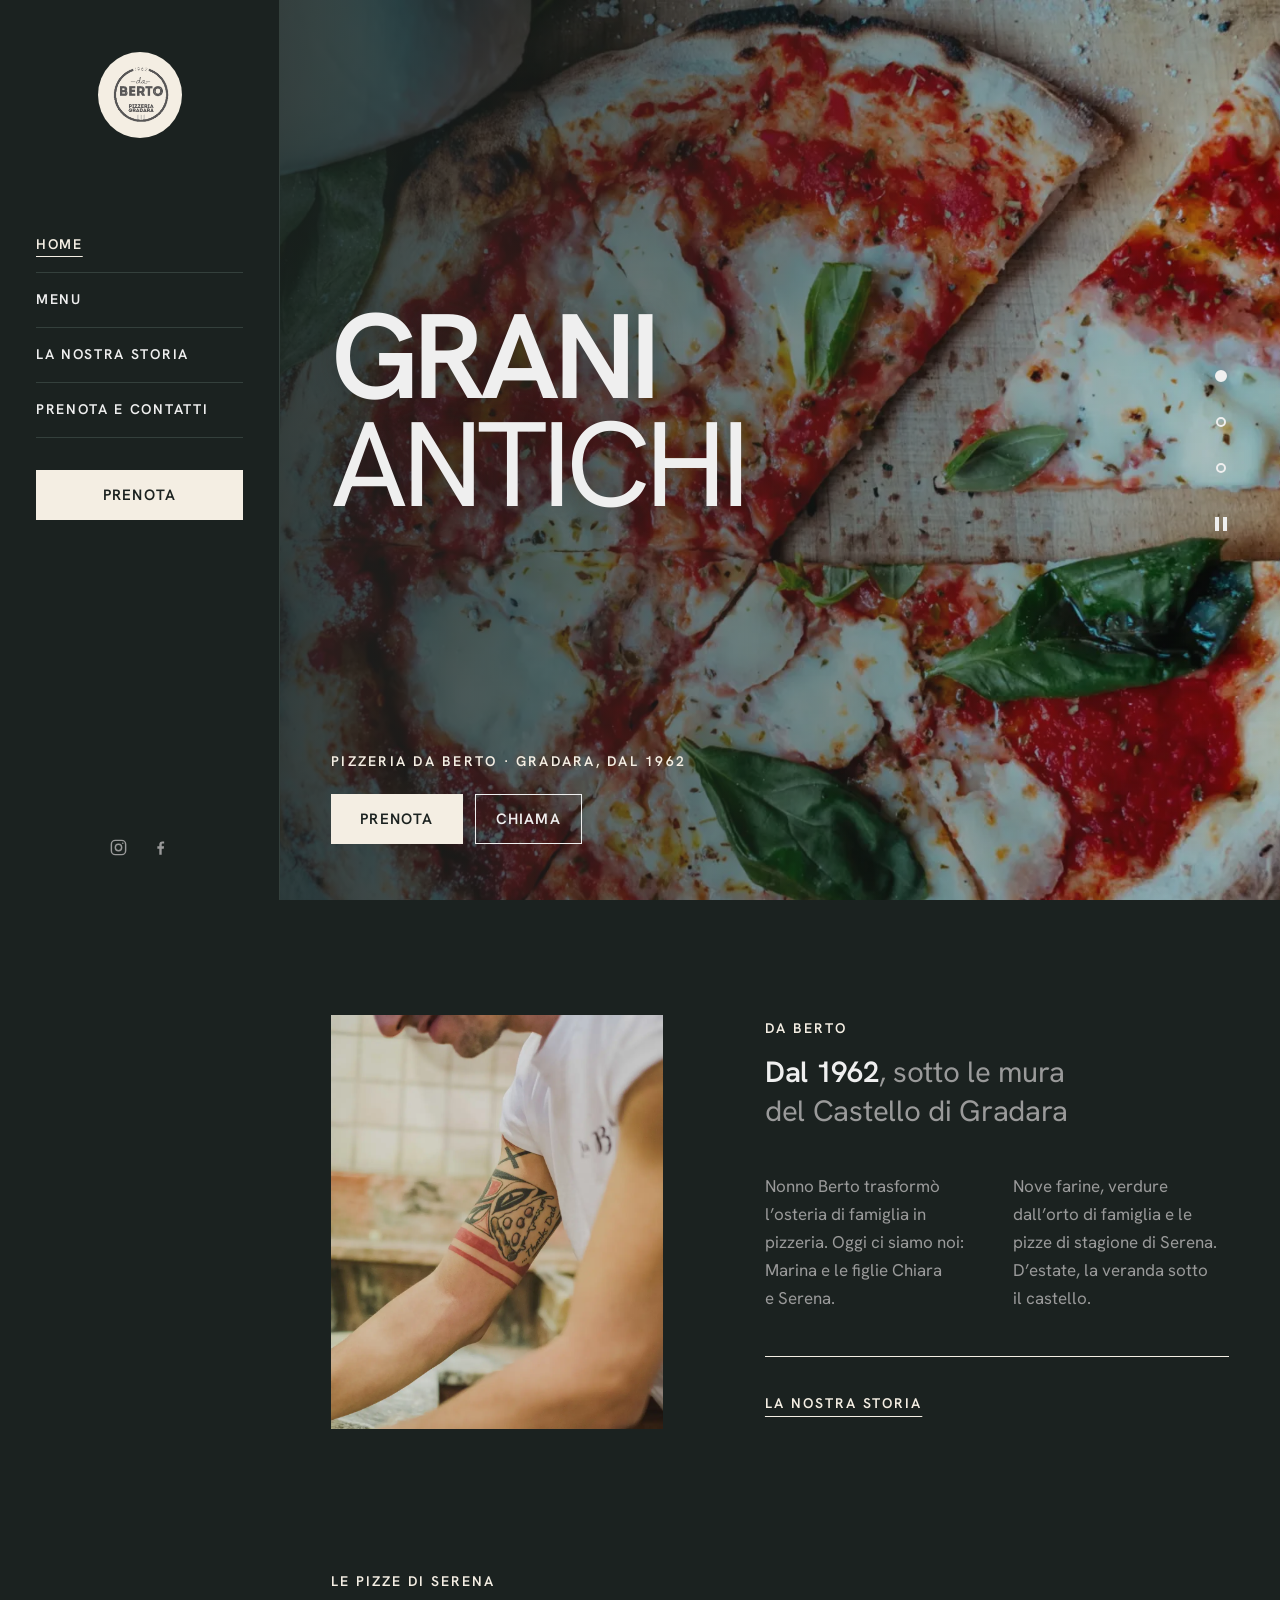
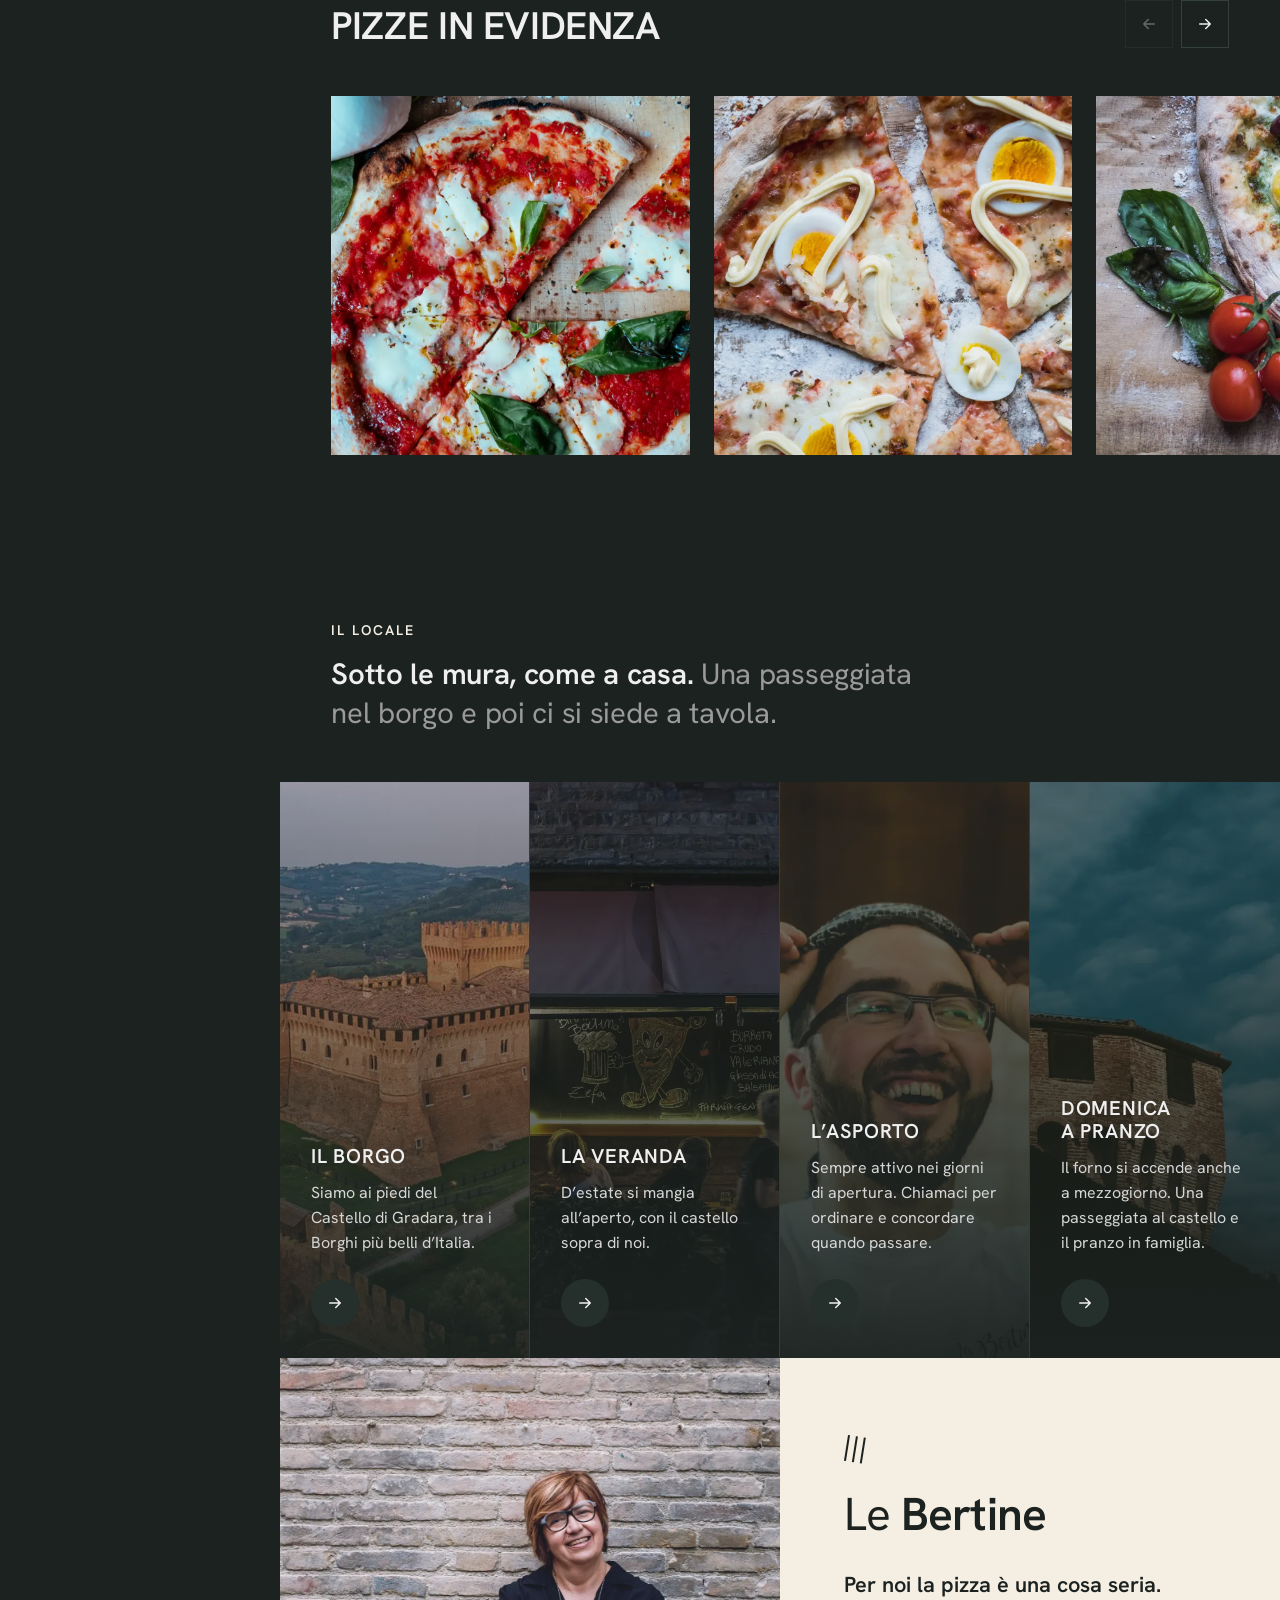
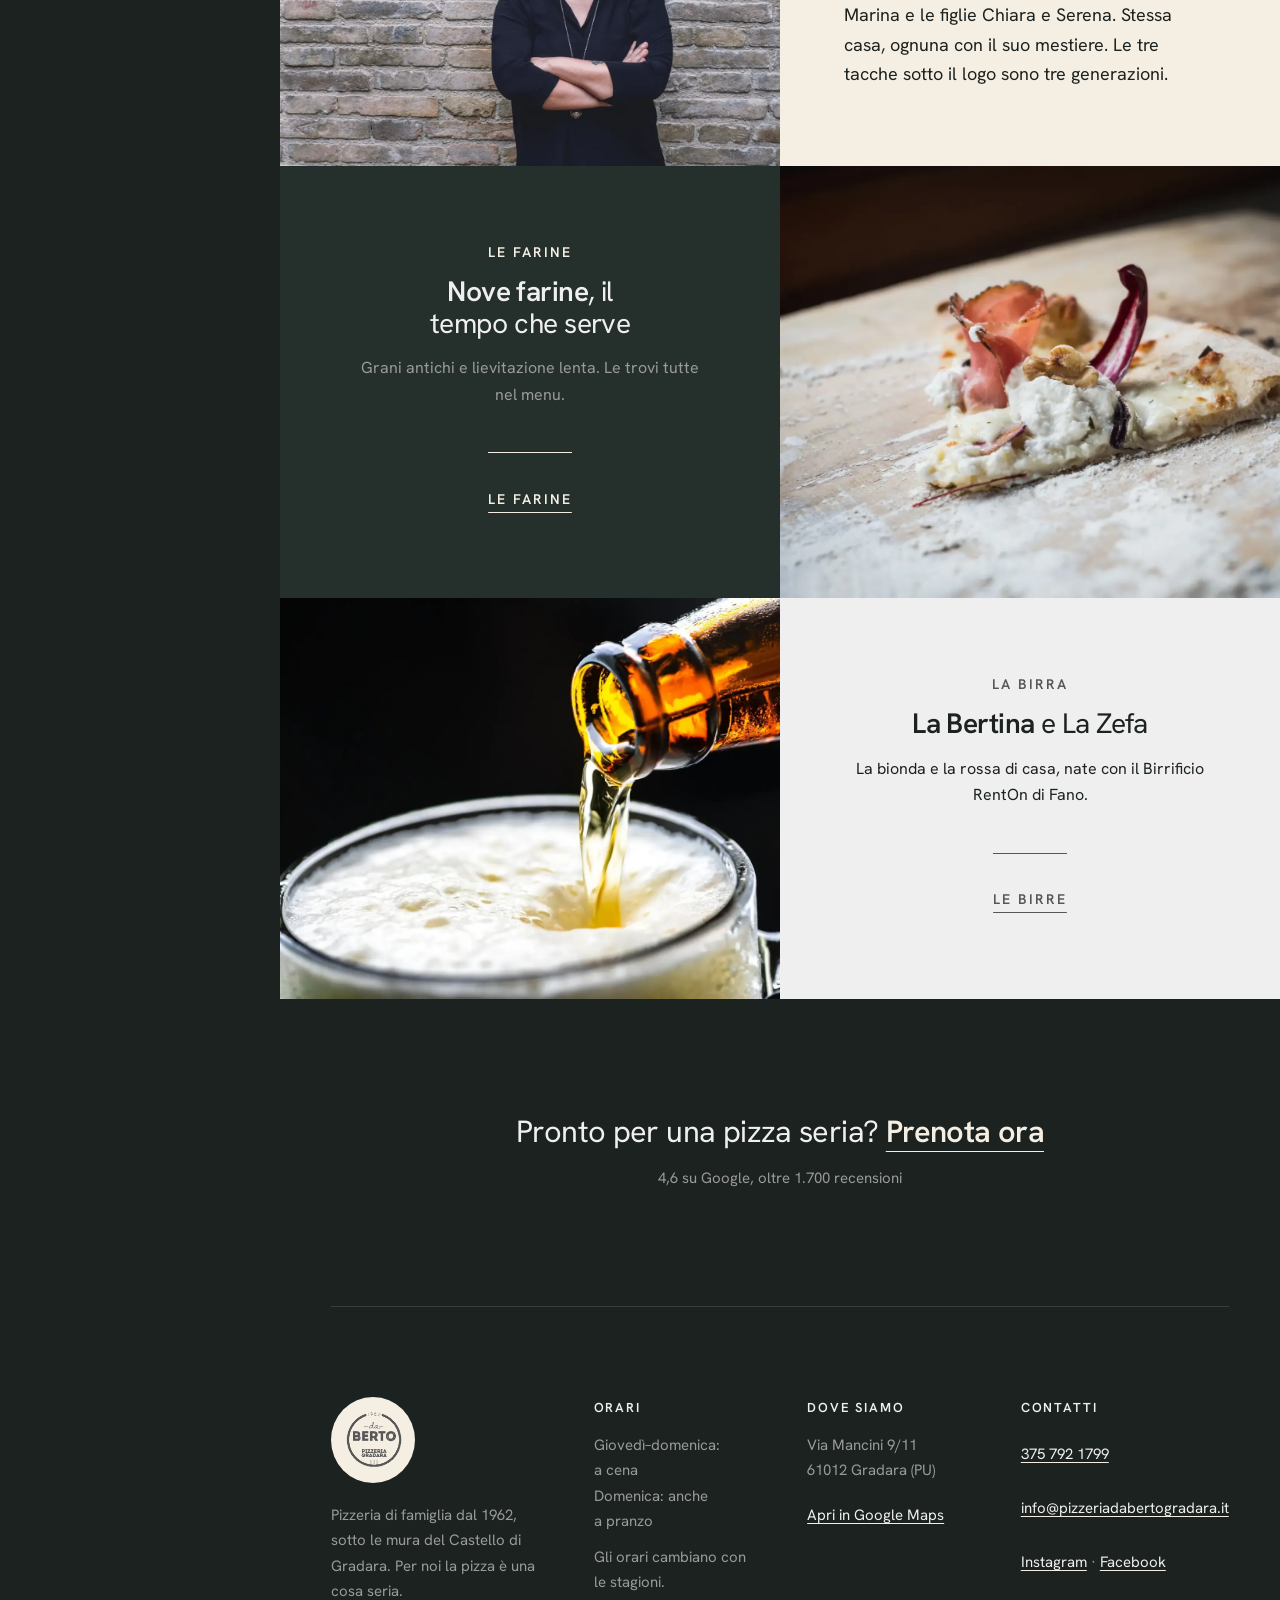
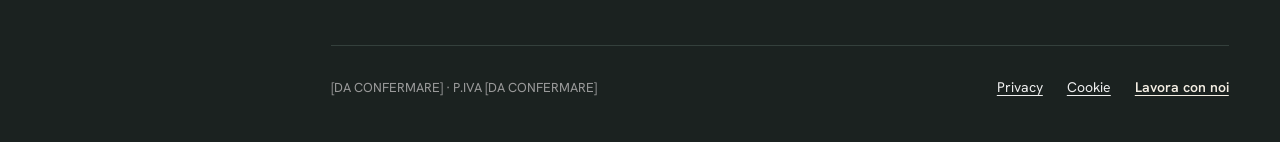
==== index.html @ d1d8c428 "Da Berto 4.0: anteprima statica (stile Pepe, verde notte e crema del logo) Co-Authored-By: Claude Op" ====
<!DOCTYPE html>
<html lang="it">
<head>
<meta name="robots" content="noindex, nofollow">
	<meta charset="UTF-8" />
	<meta name="viewport" content="width=device-width, initial-scale=1, viewport-fit=cover">
<meta name="theme-color" content="#1B2220">
<script>document.documentElement.classList.add("has-site-js")</script>
<meta name="viewport" content="width=device-width, initial-scale=1" />
<script>document.documentElement.classList.add('js')</script>
<link rel="preload" href="./wp-content/themes/daberto/assets/fonts/hankengrotesk-1.woff2" as="font" type="font/woff2" crossorigin>
<title>Pizzeria Da Berto &#8211; Per noi la pizza è una cosa seria.</title>
<meta name="description" content="Una pizza sotto il Castello di Gradara, dal 1962. Scopri Le Bertine, le pizze con grani antichi, il menu e come prenotare.">
<meta property="og:type" content="website">
<meta property="og:locale" content="it_IT">
<meta property="og:site_name" content="Pizzeria Da Berto">
<meta property="og:title" content="Pizzeria Da Berto &#8211; Per noi la pizza è una cosa seria.">
<meta property="og:description" content="Una pizza sotto il Castello di Gradara, dal 1962. Scopri Le Bertine, le pizze con grani antichi, il menu e come prenotare.">
<meta property="og:url" content="./">
<meta property="og:image" content="./wp-content/uploads/2026/10/veranda-1280-1024x652.webp">
<style id="wp-block-site-logo-inline-css">
.wp-block-site-logo{box-sizing:border-box;line-height:0}.wp-block-site-logo a{display:inline-block;line-height:0}.wp-block-site-logo.is-default-size img{height:auto;width:120px}.wp-block-site-logo img{height:auto;max-width:100%}.wp-block-site-logo a,.wp-block-site-logo img{border-radius:inherit}.wp-block-site-logo.aligncenter{margin-left:auto;margin-right:auto;text-align:center}:root :where(.wp-block-site-logo.is-style-rounded){border-radius:9999px}
/*# sourceURL=./wp-includes/blocks/site-logo/style.min.css */
</style>
<style id="wp-block-navigation-link-inline-css">
.wp-block-navigation .wp-block-navigation-item__label{overflow-wrap:break-word}.wp-block-navigation .wp-block-navigation-item__description{display:none}.link-ui-tools{outline:1px solid #f0f0f0;padding:8px}.link-ui-block-inserter{padding-top:8px}.link-ui-block-inserter__back{margin-left:8px;text-transform:uppercase}
/*# sourceURL=./wp-includes/blocks/navigation-link/style.min.css */
</style>
<link rel='stylesheet' id='wp-block-navigation-css' href='./wp-includes/blocks/navigation/style.min.css?ver=7.1.4' media='all' />
<style id="wp-block-button-inline-css">
.wp-block-button__link{align-content:center;box-sizing:border-box;cursor:pointer;display:inline-block;height:100%;text-align:center;word-break:break-word}.wp-block-button__link.aligncenter{text-align:center}.wp-block-button__link.alignright{text-align:right}:where(.wp-block-button__link){border-radius:9999px;box-shadow:none;padding:calc(.667em + 2px) calc(1.333em + 2px);text-decoration:none}.wp-block-button[style*=text-decoration] .wp-block-button__link{text-decoration:inherit}.wp-block-buttons>.wp-block-button.has-custom-width{max-width:none}.wp-block-buttons>.wp-block-button.has-custom-width .wp-block-button__link{width:100%}.wp-block-buttons>.wp-block-button.has-custom-font-size .wp-block-button__link{font-size:inherit}.wp-block-buttons>.wp-block-button[class*=wp-block-button__width]{width:calc(var(--wp--block-button--width)*1% - var(--wp--style--block-gap, .5em)*(1 - var(--wp--block-button--width)/100))}.wp-block-buttons>.wp-block-button.wp-block-button__width-25{width:calc(25% - var(--wp--style--block-gap, .5em)*.75)}.wp-block-buttons>.wp-block-button.wp-block-button__width-50{width:calc(50% - var(--wp--style--block-gap, .5em)*.5)}.wp-block-buttons>.wp-block-button.wp-block-button__width-75{width:calc(75% - var(--wp--style--block-gap, .5em)*.25)}.wp-block-buttons>.wp-block-button.wp-block-button__width-100{flex-basis:100%;width:100%}.wp-block-buttons.is-vertical>.wp-block-button[class*=wp-block-button__width]{width:calc(var(--wp--block-button--width)*1%)}.wp-block-buttons.is-vertical>.wp-block-button.wp-block-button__width-25{width:25%}.wp-block-buttons.is-vertical>.wp-block-button.wp-block-button__width-50{width:50%}.wp-block-buttons.is-vertical>.wp-block-button.wp-block-button__width-75{width:75%}.wp-block-button.is-style-squared,.wp-block-button__link.wp-block-button.is-style-squared{border-radius:0}.wp-block-button.no-border-radius,.wp-block-button__link.no-border-radius{border-radius:0!important}:root :where(.wp-block-button .wp-block-button__link.is-style-outline),:root :where(.wp-block-button.is-style-outline>.wp-block-button__link){border:2px solid;padding:.667em 1.333em}:root :where(.wp-block-button .wp-block-button__link.is-style-outline:not(.has-text-color)),:root :where(.wp-block-button.is-style-outline>.wp-block-button__link:not(.has-text-color)){color:currentColor}:root :where(.wp-block-button .wp-block-button__link.is-style-outline:not(.has-background)),:root :where(.wp-block-button.is-style-outline>.wp-block-button__link:not(.has-background)){background-color:transparent;background-image:none}
/*# sourceURL=./wp-includes/blocks/button/style.min.css */
</style>
<style id="wp-block-buttons-inline-css">
.wp-block-buttons{box-sizing:border-box}.wp-block-buttons.is-vertical{flex-direction:column}.wp-block-buttons.is-vertical>.wp-block-button:last-child{margin-bottom:0}.wp-block-buttons>.wp-block-button{display:inline-block;margin:0}.wp-block-buttons.is-content-justification-left{justify-content:flex-start}.wp-block-buttons.is-content-justification-left.is-vertical{align-items:flex-start}.wp-block-buttons.is-content-justification-center{justify-content:center}.wp-block-buttons.is-content-justification-center.is-vertical{align-items:center}.wp-block-buttons.is-content-justification-right{justify-content:flex-end}.wp-block-buttons.is-content-justification-right.is-vertical{align-items:flex-end}.wp-block-buttons.is-content-justification-space-between{justify-content:space-between}.wp-block-buttons.aligncenter{text-align:center}.wp-block-buttons:not(.is-content-justification-space-between,.is-content-justification-right,.is-content-justification-left,.is-content-justification-center) .wp-block-button.aligncenter{margin-left:auto;margin-right:auto;width:100%}.wp-block-buttons[style*=text-decoration] .wp-block-button,.wp-block-buttons[style*=text-decoration] .wp-block-button__link{text-decoration:inherit}.wp-block-buttons.has-custom-font-size .wp-block-button__link{font-size:inherit}.wp-block-buttons .wp-block-button__link{width:100%}.wp-block-button.aligncenter{text-align:center}
/*# sourceURL=./wp-includes/blocks/buttons/style.min.css */
</style>
<style id="wp-block-group-inline-css">
.wp-block-group{box-sizing:border-box}:where(.wp-block-group.wp-block-group-is-layout-constrained){position:relative}
/*# sourceURL=./wp-includes/blocks/group/style.min.css */
</style>
<style id="wp-block-paragraph-inline-css">
.is-small-text{font-size:.875em}.is-regular-text{font-size:1em}.is-large-text{font-size:2.25em}.is-larger-text{font-size:3em}.has-drop-cap:not(:focus):first-letter{float:left;font-size:8.4em;font-style:normal;font-weight:100;line-height:.68;margin:.05em .1em 0 0;text-transform:uppercase}body.rtl .has-drop-cap:not(:focus):first-letter{float:none;margin-left:.1em}p.has-drop-cap.has-background{overflow:hidden}:root :where(p.has-background){padding:1.25em 2.375em}:where(p.has-text-color:not(.has-link-color)) a{color:inherit}p.has-text-align-left[style*="writing-mode:vertical-lr"],p.has-text-align-right[style*="writing-mode:vertical-rl"]{rotate:180deg}
/*# sourceURL=./wp-includes/blocks/paragraph/style.min.css */
</style>
<style id="wp-block-cover-inline-css">
.wp-block-cover,.wp-block-cover-image{align-items:center;background-position:50%;box-sizing:border-box;display:flex;justify-content:center;min-height:430px;overflow:hidden;overflow:clip;padding:1em;position:relative}.wp-block-cover .has-background-dim:not([class*=-background-color]),.wp-block-cover-image .has-background-dim:not([class*=-background-color]),.wp-block-cover-image.has-background-dim:not([class*=-background-color]),.wp-block-cover.has-background-dim:not([class*=-background-color]){background-color:#000}.wp-block-cover .has-background-dim.has-background-gradient,.wp-block-cover-image .has-background-dim.has-background-gradient{background-color:transparent}.wp-block-cover-image.has-background-dim:before,.wp-block-cover.has-background-dim:before{background-color:inherit;content:""}.wp-block-cover .wp-block-cover__background,.wp-block-cover .wp-block-cover__gradient-background,.wp-block-cover-image .wp-block-cover__background,.wp-block-cover-image .wp-block-cover__gradient-background,.wp-block-cover-image.has-background-dim:not(.has-background-gradient):before,.wp-block-cover.has-background-dim:not(.has-background-gradient):before{bottom:0;left:0;opacity:.5;position:absolute;right:0;top:0}.wp-block-cover-image.has-background-dim.has-background-dim-10 .wp-block-cover__background,.wp-block-cover-image.has-background-dim.has-background-dim-10 .wp-block-cover__gradient-background,.wp-block-cover-image.has-background-dim.has-background-dim-10:not(.has-background-gradient):before,.wp-block-cover.has-background-dim.has-background-dim-10 .wp-block-cover__background,.wp-block-cover.has-background-dim.has-background-dim-10 .wp-block-cover__gradient-background,.wp-block-cover.has-background-dim.has-background-dim-10:not(.has-background-gradient):before{opacity:.1}.wp-block-cover-image.has-background-dim.has-background-dim-20 .wp-block-cover__background,.wp-block-cover-image.has-background-dim.has-background-dim-20 .wp-block-cover__gradient-background,.wp-block-cover-image.has-background-dim.has-background-dim-20:not(.has-background-gradient):before,.wp-block-cover.has-background-dim.has-background-dim-20 .wp-block-cover__background,.wp-block-cover.has-background-dim.has-background-dim-20 .wp-block-cover__gradient-background,.wp-block-cover.has-background-dim.has-background-dim-20:not(.has-background-gradient):before{opacity:.2}.wp-block-cover-image.has-background-dim.has-background-dim-30 .wp-block-cover__background,.wp-block-cover-image.has-background-dim.has-background-dim-30 .wp-block-cover__gradient-background,.wp-block-cover-image.has-background-dim.has-background-dim-30:not(.has-background-gradient):before,.wp-block-cover.has-background-dim.has-background-dim-30 .wp-block-cover__background,.wp-block-cover.has-background-dim.has-background-dim-30 .wp-block-cover__gradient-background,.wp-block-cover.has-background-dim.has-background-dim-30:not(.has-background-gradient):before{opacity:.3}.wp-block-cover-image.has-background-dim.has-background-dim-40 .wp-block-cover__background,.wp-block-cover-image.has-background-dim.has-background-dim-40 .wp-block-cover__gradient-background,.wp-block-cover-image.has-background-dim.has-background-dim-40:not(.has-background-gradient):before,.wp-block-cover.has-background-dim.has-background-dim-40 .wp-block-cover__background,.wp-block-cover.has-background-dim.has-background-dim-40 .wp-block-cover__gradient-background,.wp-block-cover.has-background-dim.has-background-dim-40:not(.has-background-gradient):before{opacity:.4}.wp-block-cover-image.has-background-dim.has-background-dim-50 .wp-block-cover__background,.wp-block-cover-image.has-background-dim.has-background-dim-50 .wp-block-cover__gradient-background,.wp-block-cover-image.has-background-dim.has-background-dim-50:not(.has-background-gradient):before,.wp-block-cover.has-background-dim.has-background-dim-50 .wp-block-cover__background,.wp-block-cover.has-background-dim.has-background-dim-50 .wp-block-cover__gradient-background,.wp-block-cover.has-background-dim.has-background-dim-50:not(.has-background-gradient):before{opacity:.5}.wp-block-cover-image.has-background-dim.has-background-dim-60 .wp-block-cover__background,.wp-block-cover-image.has-background-dim.has-background-dim-60 .wp-block-cover__gradient-background,.wp-block-cover-image.has-background-dim.has-background-dim-60:not(.has-background-gradient):before,.wp-block-cover.has-background-dim.has-background-dim-60 .wp-block-cover__background,.wp-block-cover.has-background-dim.has-background-dim-60 .wp-block-cover__gradient-background,.wp-block-cover.has-background-dim.has-background-dim-60:not(.has-background-gradient):before{opacity:.6}.wp-block-cover-image.has-background-dim.has-background-dim-70 .wp-block-cover__background,.wp-block-cover-image.has-background-dim.has-background-dim-70 .wp-block-cover__gradient-background,.wp-block-cover-image.has-background-dim.has-background-dim-70:not(.has-background-gradient):before,.wp-block-cover.has-background-dim.has-background-dim-70 .wp-block-cover__background,.wp-block-cover.has-background-dim.has-background-dim-70 .wp-block-cover__gradient-background,.wp-block-cover.has-background-dim.has-background-dim-70:not(.has-background-gradient):before{opacity:.7}.wp-block-cover-image.has-background-dim.has-background-dim-80 .wp-block-cover__background,.wp-block-cover-image.has-background-dim.has-background-dim-80 .wp-block-cover__gradient-background,.wp-block-cover-image.has-background-dim.has-background-dim-80:not(.has-background-gradient):before,.wp-block-cover.has-background-dim.has-background-dim-80 .wp-block-cover__background,.wp-block-cover.has-background-dim.has-background-dim-80 .wp-block-cover__gradient-background,.wp-block-cover.has-background-dim.has-background-dim-80:not(.has-background-gradient):before{opacity:.8}.wp-block-cover-image.has-background-dim.has-background-dim-90 .wp-block-cover__background,.wp-block-cover-image.has-background-dim.has-background-dim-90 .wp-block-cover__gradient-background,.wp-block-cover-image.has-background-dim.has-background-dim-90:not(.has-background-gradient):before,.wp-block-cover.has-background-dim.has-background-dim-90 .wp-block-cover__background,.wp-block-cover.has-background-dim.has-background-dim-90 .wp-block-cover__gradient-background,.wp-block-cover.has-background-dim.has-background-dim-90:not(.has-background-gradient):before{opacity:.9}.wp-block-cover-image.has-background-dim.has-background-dim-100 .wp-block-cover__background,.wp-block-cover-image.has-background-dim.has-background-dim-100 .wp-block-cover__gradient-background,.wp-block-cover-image.has-background-dim.has-background-dim-100:not(.has-background-gradient):before,.wp-block-cover.has-background-dim.has-background-dim-100 .wp-block-cover__background,.wp-block-cover.has-background-dim.has-background-dim-100 .wp-block-cover__gradient-background,.wp-block-cover.has-background-dim.has-background-dim-100:not(.has-background-gradient):before{opacity:1}.wp-block-cover .wp-block-cover__background.has-background-dim.has-background-dim-0,.wp-block-cover .wp-block-cover__gradient-background.has-background-dim.has-background-dim-0,.wp-block-cover-image .wp-block-cover__background.has-background-dim.has-background-dim-0,.wp-block-cover-image .wp-block-cover__gradient-background.has-background-dim.has-background-dim-0{opacity:0}.wp-block-cover .wp-block-cover__background.has-background-dim.has-background-dim-10,.wp-block-cover .wp-block-cover__gradient-background.has-background-dim.has-background-dim-10,.wp-block-cover-image .wp-block-cover__background.has-background-dim.has-background-dim-10,.wp-block-cover-image .wp-block-cover__gradient-background.has-background-dim.has-background-dim-10{opacity:.1}.wp-block-cover .wp-block-cover__background.has-background-dim.has-background-dim-20,.wp-block-cover .wp-block-cover__gradient-background.has-background-dim.has-background-dim-20,.wp-block-cover-image .wp-block-cover__background.has-background-dim.has-background-dim-20,.wp-block-cover-image .wp-block-cover__gradient-background.has-background-dim.has-background-dim-20{opacity:.2}.wp-block-cover .wp-block-cover__background.has-background-dim.has-background-dim-30,.wp-block-cover .wp-block-cover__gradient-background.has-background-dim.has-background-dim-30,.wp-block-cover-image .wp-block-cover__background.has-background-dim.has-background-dim-30,.wp-block-cover-image .wp-block-cover__gradient-background.has-background-dim.has-background-dim-30{opacity:.3}.wp-block-cover .wp-block-cover__background.has-background-dim.has-background-dim-40,.wp-block-cover .wp-block-cover__gradient-background.has-background-dim.has-background-dim-40,.wp-block-cover-image .wp-block-cover__background.has-background-dim.has-background-dim-40,.wp-block-cover-image .wp-block-cover__gradient-background.has-background-dim.has-background-dim-40{opacity:.4}.wp-block-cover .wp-block-cover__background.has-background-dim.has-background-dim-50,.wp-block-cover .wp-block-cover__gradient-background.has-background-dim.has-background-dim-50,.wp-block-cover-image .wp-block-cover__background.has-background-dim.has-background-dim-50,.wp-block-cover-image .wp-block-cover__gradient-background.has-background-dim.has-background-dim-50{opacity:.5}.wp-block-cover .wp-block-cover__background.has-background-dim.has-background-dim-60,.wp-block-cover .wp-block-cover__gradient-background.has-background-dim.has-background-dim-60,.wp-block-cover-image .wp-block-cover__background.has-background-dim.has-background-dim-60,.wp-block-cover-image .wp-block-cover__gradient-background.has-background-dim.has-background-dim-60{opacity:.6}.wp-block-cover .wp-block-cover__background.has-background-dim.has-background-dim-70,.wp-block-cover .wp-block-cover__gradient-background.has-background-dim.has-background-dim-70,.wp-block-cover-image .wp-block-cover__background.has-background-dim.has-background-dim-70,.wp-block-cover-image .wp-block-cover__gradient-background.has-background-dim.has-background-dim-70{opacity:.7}.wp-block-cover .wp-block-cover__background.has-background-dim.has-background-dim-80,.wp-block-cover .wp-block-cover__gradient-background.has-background-dim.has-background-dim-80,.wp-block-cover-image .wp-block-cover__background.has-background-dim.has-background-dim-80,.wp-block-cover-image .wp-block-cover__gradient-background.has-background-dim.has-background-dim-80{opacity:.8}.wp-block-cover .wp-block-cover__background.has-background-dim.has-background-dim-90,.wp-block-cover .wp-block-cover__gradient-background.has-background-dim.has-background-dim-90,.wp-block-cover-image .wp-block-cover__background.has-background-dim.has-background-dim-90,.wp-block-cover-image .wp-block-cover__gradient-background.has-background-dim.has-background-dim-90{opacity:.9}.wp-block-cover .wp-block-cover__background.has-background-dim.has-background-dim-100,.wp-block-cover .wp-block-cover__gradient-background.has-background-dim.has-background-dim-100,.wp-block-cover-image .wp-block-cover__background.has-background-dim.has-background-dim-100,.wp-block-cover-image .wp-block-cover__gradient-background.has-background-dim.has-background-dim-100{opacity:1}.wp-block-cover-image.alignleft,.wp-block-cover-image.alignright,.wp-block-cover.alignleft,.wp-block-cover.alignright{max-width:420px;width:100%}.wp-block-cover-image.aligncenter,.wp-block-cover-image.alignleft,.wp-block-cover-image.alignright,.wp-block-cover.aligncenter,.wp-block-cover.alignleft,.wp-block-cover.alignright{display:flex}.wp-block-cover .wp-block-cover__inner-container,.wp-block-cover-image .wp-block-cover__inner-container{color:inherit;position:relative;width:100%}.wp-block-cover-image.is-position-top-left,.wp-block-cover.is-position-top-left{align-items:flex-start;justify-content:flex-start}.wp-block-cover-image.is-position-top-center,.wp-block-cover.is-position-top-center{align-items:flex-start;justify-content:center}.wp-block-cover-image.is-position-top-right,.wp-block-cover.is-position-top-right{align-items:flex-start;justify-content:flex-end}.wp-block-cover-image.is-position-center-left,.wp-block-cover.is-position-center-left{align-items:center;justify-content:flex-start}.wp-block-cover-image.is-position-center-center,.wp-block-cover.is-position-center-center{align-items:center;justify-content:center}.wp-block-cover-image.is-position-center-right,.wp-block-cover.is-position-center-right{align-items:center;justify-content:flex-end}.wp-block-cover-image.is-position-bottom-left,.wp-block-cover.is-position-bottom-left{align-items:flex-end;justify-content:flex-start}.wp-block-cover-image.is-position-bottom-center,.wp-block-cover.is-position-bottom-center{align-items:flex-end;justify-content:center}.wp-block-cover-image.is-position-bottom-right,.wp-block-cover.is-position-bottom-right{align-items:flex-end;justify-content:flex-end}.wp-block-cover-image.has-custom-content-position.has-custom-content-position .wp-block-cover__inner-container,.wp-block-cover.has-custom-content-position.has-custom-content-position .wp-block-cover__inner-container{margin:0}.wp-block-cover-image.has-custom-content-position.has-custom-content-position.is-position-bottom-left .wp-block-cover__inner-container,.wp-block-cover-image.has-custom-content-position.has-custom-content-position.is-position-bottom-right .wp-block-cover__inner-container,.wp-block-cover-image.has-custom-content-position.has-custom-content-position.is-position-center-left .wp-block-cover__inner-container,.wp-block-cover-image.has-custom-content-position.has-custom-content-position.is-position-center-right .wp-block-cover__inner-container,.wp-block-cover-image.has-custom-content-position.has-custom-content-position.is-position-top-left .wp-block-cover__inner-container,.wp-block-cover-image.has-custom-content-position.has-custom-content-position.is-position-top-right .wp-block-cover__inner-container,.wp-block-cover.has-custom-content-position.has-custom-content-position.is-position-bottom-left .wp-block-cover__inner-container,.wp-block-cover.has-custom-content-position.has-custom-content-position.is-position-bottom-right .wp-block-cover__inner-container,.wp-block-cover.has-custom-content-position.has-custom-content-position.is-position-center-left .wp-block-cover__inner-container,.wp-block-cover.has-custom-content-position.has-custom-content-position.is-position-center-right .wp-block-cover__inner-container,.wp-block-cover.has-custom-content-position.has-custom-content-position.is-position-top-left .wp-block-cover__inner-container,.wp-block-cover.has-custom-content-position.has-custom-content-position.is-position-top-right .wp-block-cover__inner-container{margin:0;width:auto}.wp-block-cover .wp-block-cover__image-background,.wp-block-cover video.wp-block-cover__video-background,.wp-block-cover-image .wp-block-cover__image-background,.wp-block-cover-image video.wp-block-cover__video-background{border:none;bottom:0;box-shadow:none;height:100%;left:0;margin:0;max-height:none;max-width:none;-o-object-fit:cover;object-fit:cover;outline:none;padding:0;position:absolute;right:0;top:0;width:100%}.wp-block-cover .wp-block-cover__embed-background,.wp-block-cover-image .wp-block-cover__embed-background{border:none;bottom:0;box-shadow:none;height:100%;left:0;margin:0;max-height:none;max-width:none;outline:none;padding:0;pointer-events:none;position:absolute;right:0;top:0;width:100%}.wp-block-cover .wp-block-cover__embed-background .wp-block-embed__wrapper,.wp-block-cover-image .wp-block-cover__embed-background .wp-block-embed__wrapper{bottom:0;height:100%;left:0;margin:0;padding:0;position:absolute;right:0;top:0;width:100%}.wp-block-cover .wp-block-cover__embed-background .wp-block-embed__wrapper iframe,.wp-block-cover .wp-block-cover__embed-background iframe,.wp-block-cover-image .wp-block-cover__embed-background .wp-block-embed__wrapper iframe,.wp-block-cover-image .wp-block-cover__embed-background iframe{height:100vh;left:50%;min-height:100%;min-width:100%;pointer-events:none;position:absolute;top:50%;transform:translate(-50%,-50%);width:100vw}.wp-block-cover-image.has-parallax,.wp-block-cover.has-parallax,.wp-block-cover__image-background.has-parallax,video.wp-block-cover__video-background.has-parallax{background-attachment:fixed;background-repeat:no-repeat;background-size:cover}@supports (-webkit-touch-callout:inherit){.wp-block-cover-image.has-parallax,.wp-block-cover.has-parallax,.wp-block-cover__image-background.has-parallax,video.wp-block-cover__video-background.has-parallax{background-attachment:scroll}}@media (prefers-reduced-motion:reduce){.wp-block-cover-image.has-parallax,.wp-block-cover.has-parallax,.wp-block-cover__image-background.has-parallax,video.wp-block-cover__video-background.has-parallax{background-attachment:scroll}}.wp-block-cover-image.is-repeated,.wp-block-cover.is-repeated,.wp-block-cover__image-background.is-repeated,video.wp-block-cover__video-background.is-repeated{background-repeat:repeat;background-size:auto}.wp-block-cover-image-text,.wp-block-cover-image-text a,.wp-block-cover-image-text a:active,.wp-block-cover-image-text a:focus,.wp-block-cover-image-text a:hover,.wp-block-cover-text,.wp-block-cover-text a,.wp-block-cover-text a:active,.wp-block-cover-text a:focus,.wp-block-cover-text a:hover,section.wp-block-cover-image h2,section.wp-block-cover-image h2 a,section.wp-block-cover-image h2 a:active,section.wp-block-cover-image h2 a:focus,section.wp-block-cover-image h2 a:hover{color:#fff}.wp-block-cover-image .wp-block-cover.has-left-content{justify-content:flex-start}.wp-block-cover-image .wp-block-cover.has-right-content{justify-content:flex-end}.wp-block-cover-image.has-left-content .wp-block-cover-image-text,.wp-block-cover.has-left-content .wp-block-cover-text,section.wp-block-cover-image.has-left-content>h2{margin-left:0;text-align:left}.wp-block-cover-image.has-right-content .wp-block-cover-image-text,.wp-block-cover.has-right-content .wp-block-cover-text,section.wp-block-cover-image.has-right-content>h2{margin-right:0;text-align:right}.wp-block-cover .wp-block-cover-text,.wp-block-cover-image .wp-block-cover-image-text,section.wp-block-cover-image>h2{font-size:2em;line-height:1.25;margin-bottom:0;max-width:840px;padding:.44em;text-align:center;z-index:1}:where(.wp-block-cover-image:not(.has-text-color)),:where(.wp-block-cover:not(.has-text-color)){color:#fff}:where(.wp-block-cover-image.is-light:not(.has-text-color)),:where(.wp-block-cover.is-light:not(.has-text-color)){color:#000}:root :where(.wp-block-cover h1:not(.has-text-color)),:root :where(.wp-block-cover h2:not(.has-text-color)),:root :where(.wp-block-cover h3:not(.has-text-color)),:root :where(.wp-block-cover h4:not(.has-text-color)),:root :where(.wp-block-cover h5:not(.has-text-color)),:root :where(.wp-block-cover h6:not(.has-text-color)),:root :where(.wp-block-cover p:not(.has-text-color)){color:inherit}body:not(.editor-styles-wrapper) .wp-block-cover:not(.wp-block-cover:has(.wp-block-cover__background+.wp-block-cover__inner-container)) .wp-block-cover__video-background{z-index:0}body:not(.editor-styles-wrapper) .wp-block-cover:not(.wp-block-cover:has(.wp-block-cover__background+.wp-block-cover__inner-container)) .wp-block-cover__embed-background{z-index:0}body:not(.editor-styles-wrapper) .wp-block-cover:not(.wp-block-cover:has(.wp-block-cover__background+.wp-block-cover__inner-container)) .wp-block-cover__image-background{z-index:0}body:not(.editor-styles-wrapper) .wp-block-cover:not(.wp-block-cover:has(.wp-block-cover__background+.wp-block-cover__inner-container)) .wp-block-cover__background,body:not(.editor-styles-wrapper) .wp-block-cover:not(.wp-block-cover:has(.wp-block-cover__background+.wp-block-cover__inner-container)) .wp-block-cover__gradient-background,body:not(.editor-styles-wrapper) .wp-block-cover:not(.wp-block-cover:has(.wp-block-cover__background+.wp-block-cover__inner-container)).has-background-dim:not(.has-background-gradient):before{z-index:1}body:not(.editor-styles-wrapper) .wp-block-cover:not(.wp-block-cover:has(.wp-block-cover__background+.wp-block-cover__inner-container)) .wp-block-cover__inner-container{z-index:1}.has-modal-open body:not(.editor-styles-wrapper) .wp-block-cover:not(.wp-block-cover:has(.wp-block-cover__background+.wp-block-cover__inner-container)) .wp-block-cover__inner-container{z-index:auto}
/*# sourceURL=./wp-includes/blocks/cover/style.min.css */
</style>
<style id="wp-block-heading-inline-css">
h1:where(.wp-block-heading).has-background,h2:where(.wp-block-heading).has-background,h3:where(.wp-block-heading).has-background,h4:where(.wp-block-heading).has-background,h5:where(.wp-block-heading).has-background,h6:where(.wp-block-heading).has-background{padding:1.25em 2.375em}h1.has-text-align-left[style*=writing-mode]:where([style*=vertical-lr]),h1.has-text-align-right[style*=writing-mode]:where([style*=vertical-rl]),h2.has-text-align-left[style*=writing-mode]:where([style*=vertical-lr]),h2.has-text-align-right[style*=writing-mode]:where([style*=vertical-rl]),h3.has-text-align-left[style*=writing-mode]:where([style*=vertical-lr]),h3.has-text-align-right[style*=writing-mode]:where([style*=vertical-rl]),h4.has-text-align-left[style*=writing-mode]:where([style*=vertical-lr]),h4.has-text-align-right[style*=writing-mode]:where([style*=vertical-rl]),h5.has-text-align-left[style*=writing-mode]:where([style*=vertical-lr]),h5.has-text-align-right[style*=writing-mode]:where([style*=vertical-rl]),h6.has-text-align-left[style*=writing-mode]:where([style*=vertical-lr]),h6.has-text-align-right[style*=writing-mode]:where([style*=vertical-rl]){rotate:180deg}
/*# sourceURL=./wp-includes/blocks/heading/style.min.css */
</style>
<style id="wp-block-image-inline-css">
.wp-block-image>a,.wp-block-image>figure>a{display:inline-block}.wp-block-image img{box-sizing:border-box;height:auto;max-width:100%;vertical-align:bottom}@media not (prefers-reduced-motion){.wp-block-image img.hide{visibility:hidden}.wp-block-image img.show{animation:show-content-image .4s}}.wp-block-image[style*=border-radius] img,.wp-block-image[style*=border-radius]>a{border-radius:inherit}.wp-block-image.has-custom-border img{box-sizing:border-box}.wp-block-image.aligncenter{text-align:center}.wp-block-image.alignfull>a,.wp-block-image.alignwide>a{width:100%}.wp-block-image.alignfull img,.wp-block-image.alignwide img{height:auto;width:100%}.wp-block-image .aligncenter,.wp-block-image .alignleft,.wp-block-image .alignright,.wp-block-image.aligncenter,.wp-block-image.alignleft,.wp-block-image.alignright{display:table}.wp-block-image .aligncenter>figcaption,.wp-block-image .alignleft>figcaption,.wp-block-image .alignright>figcaption,.wp-block-image.aligncenter>figcaption,.wp-block-image.alignleft>figcaption,.wp-block-image.alignright>figcaption{caption-side:bottom;display:table-caption}.wp-block-image .alignleft{float:left;margin:.5em 1em .5em 0}.wp-block-image .alignright{float:right;margin:.5em 0 .5em 1em}.wp-block-image .aligncenter{margin-left:auto;margin-right:auto}.wp-block-image :where(figcaption){margin-bottom:1em;margin-top:.5em}.wp-block-image.is-style-circle-mask img{border-radius:9999px}@supports ((-webkit-mask-image:none) or (mask-image:none)) or (-webkit-mask-image:none){.wp-block-image.is-style-circle-mask img{border-radius:0;-webkit-mask-image:url('data:image/svg+xml;utf8,<svg viewBox="0 0 100 100" xmlns="http://www.w3.org/2000/svg"><circle cx="50" cy="50" r="50"/></svg>');mask-image:url('data:image/svg+xml;utf8,<svg viewBox="0 0 100 100" xmlns="http://www.w3.org/2000/svg"><circle cx="50" cy="50" r="50"/></svg>');mask-mode:alpha;-webkit-mask-position:center;mask-position:center;-webkit-mask-repeat:no-repeat;mask-repeat:no-repeat;-webkit-mask-size:contain;mask-size:contain}}:root :where(.wp-block-image.is-style-rounded img,.wp-block-image .is-style-rounded img){border-radius:9999px}.wp-block-image figure{margin:0}.wp-lightbox-container{display:flex;flex-direction:column;position:relative}.wp-lightbox-container img{cursor:zoom-in}.wp-lightbox-container img:hover+button{opacity:1}.wp-lightbox-container button{align-items:center;backdrop-filter:blur(16px) saturate(180%);background-color:rgba(90,90,90,.25);border:none;border-radius:4px;cursor:zoom-in;display:flex;height:20px;justify-content:center;opacity:0;padding:0;position:absolute;right:16px;text-align:center;top:16px;width:20px;z-index:100}@media not (prefers-reduced-motion){.wp-lightbox-container button{transition:opacity .2s ease}}.wp-lightbox-container button:focus-visible{outline:3px auto rgba(90,90,90,.25);outline:3px auto -webkit-focus-ring-color;outline-offset:3px}.wp-lightbox-container button:hover{cursor:pointer;opacity:1}.wp-lightbox-container button:focus{opacity:1}.wp-lightbox-container button:focus,.wp-lightbox-container button:hover,.wp-lightbox-container button:not(:hover):not(:active):not(.has-background){background-color:rgba(90,90,90,.25);border:none}.wp-lightbox-overlay{box-sizing:border-box;cursor:zoom-out;height:100vh;left:0;overflow:hidden;position:fixed;top:0;visibility:hidden;width:100%;z-index:100000}.wp-lightbox-overlay .wp-lightbox-close-button{align-items:center;cursor:pointer;display:flex;font-family:inherit;gap:8px;justify-content:center;line-height:1;min-height:40px;min-width:40px;padding:0 4px;position:absolute;right:calc(env(safe-area-inset-right) + 16px);top:calc(env(safe-area-inset-top) + 16px);z-index:5000000}.wp-lightbox-overlay .wp-lightbox-close-button:focus,.wp-lightbox-overlay .wp-lightbox-close-button:hover,.wp-lightbox-overlay .wp-lightbox-close-button:not(:hover):not(:active):not(.has-background){background:none;border:none}.wp-lightbox-overlay .wp-lightbox-close-button:has(.wp-lightbox-close-text:not([hidden])) .wp-lightbox-close-icon svg{height:1em;width:1em}.wp-lightbox-overlay .wp-lightbox-close-icon svg{display:block}.wp-lightbox-overlay .wp-lightbox-navigation-button-next,.wp-lightbox-overlay .wp-lightbox-navigation-button-prev{align-items:center;bottom:16px;cursor:pointer;display:flex;font-family:inherit;gap:4px;justify-content:center;line-height:1;min-height:40px;min-width:40px;padding:0 8px;position:absolute;z-index:2000002}.wp-lightbox-overlay .wp-lightbox-navigation-button-next[hidden],.wp-lightbox-overlay .wp-lightbox-navigation-button-prev[hidden]{display:none}@media (min-width:960px){.wp-lightbox-overlay .wp-lightbox-navigation-button-next,.wp-lightbox-overlay .wp-lightbox-navigation-button-prev{bottom:50%;transform:translateY(-50%)}}.wp-lightbox-overlay .wp-lightbox-navigation-button-next:focus,.wp-lightbox-overlay .wp-lightbox-navigation-button-next:hover,.wp-lightbox-overlay .wp-lightbox-navigation-button-next:not(:hover):not(:active):not(.has-background),.wp-lightbox-overlay .wp-lightbox-navigation-button-prev:focus,.wp-lightbox-overlay .wp-lightbox-navigation-button-prev:hover,.wp-lightbox-overlay .wp-lightbox-navigation-button-prev:not(:hover):not(:active):not(.has-background){background:none;border:none;padding:0 8px}.wp-lightbox-overlay .wp-lightbox-navigation-button-next:has(.wp-lightbox-navigation-text:not([hidden])) .wp-lightbox-navigation-icon svg,.wp-lightbox-overlay .wp-lightbox-navigation-button-prev:has(.wp-lightbox-navigation-text:not([hidden])) .wp-lightbox-navigation-icon svg{display:block;height:1.5em;width:1.5em}.wp-lightbox-overlay .wp-lightbox-navigation-button-prev{left:calc(env(safe-area-inset-left) + 16px)}.wp-lightbox-overlay .wp-lightbox-navigation-button-next{right:calc(env(safe-area-inset-right) + 16px)}.wp-lightbox-overlay .wp-lightbox-navigation-icon svg{vertical-align:middle}.wp-lightbox-overlay .lightbox-image-container{height:var(--wp--lightbox-container-height);left:50%;overflow:hidden;position:absolute;top:50%;transform:translate(-50%,-50%);transform-origin:top left;width:var(--wp--lightbox-container-width);z-index:2000001}.wp-lightbox-overlay .wp-block-image{align-items:center;box-sizing:border-box;display:flex;height:100%;justify-content:center;margin:0;position:relative;transform-origin:0 0;width:100%;z-index:3000000}.wp-lightbox-overlay .wp-block-image img{height:var(--wp--lightbox-image-height);min-height:var(--wp--lightbox-image-height);min-width:var(--wp--lightbox-image-width);width:var(--wp--lightbox-image-width)}.wp-lightbox-overlay .wp-block-image figcaption{display:none}.wp-lightbox-overlay button{background:none;border:none}.wp-lightbox-overlay .scrim{background-color:#fff;height:100%;opacity:.9;position:absolute;width:100%;z-index:2000000}.wp-lightbox-overlay.active{visibility:visible}@media not (prefers-reduced-motion){.wp-lightbox-overlay.active{animation:turn-on-visibility .25s both}.wp-lightbox-overlay.active img{animation:turn-on-visibility .35s both}.wp-lightbox-overlay.show-closing-animation:not(.active){animation:turn-off-visibility .35s both}.wp-lightbox-overlay.show-closing-animation:not(.active) img{animation:turn-off-visibility .25s both}.wp-lightbox-overlay.zoom.active{animation:none;opacity:1;visibility:visible}.wp-lightbox-overlay.zoom.active .lightbox-image-container{animation:lightbox-zoom-in .4s}.wp-lightbox-overlay.zoom.active .lightbox-image-container img{animation:none}.wp-lightbox-overlay.zoom.active .scrim{animation:turn-on-visibility .4s forwards}.wp-lightbox-overlay.zoom.show-closing-animation:not(.active){animation:none}.wp-lightbox-overlay.zoom.show-closing-animation:not(.active) .lightbox-image-container{animation:lightbox-zoom-out .4s}.wp-lightbox-overlay.zoom.show-closing-animation:not(.active) .lightbox-image-container img{animation:none}.wp-lightbox-overlay.zoom.show-closing-animation:not(.active) .scrim{animation:turn-off-visibility .4s forwards}}@keyframes show-content-image{0%{visibility:hidden}99%{visibility:hidden}to{visibility:visible}}@keyframes turn-on-visibility{0%{opacity:0}to{opacity:1}}@keyframes turn-off-visibility{0%{opacity:1;visibility:visible}99%{opacity:0;visibility:visible}to{opacity:0;visibility:hidden}}@keyframes lightbox-zoom-in{0%{transform:translate(calc((-100vw + var(--wp--lightbox-scrollbar-width))/2 + var(--wp--lightbox-initial-left-position)),calc(-50vh + var(--wp--lightbox-initial-top-position))) scale(var(--wp--lightbox-scale))}to{transform:translate(-50%,-50%) scale(1)}}@keyframes lightbox-zoom-out{0%{transform:translate(-50%,-50%) scale(1);visibility:visible}99%{visibility:visible}to{transform:translate(calc((-100vw + var(--wp--lightbox-scrollbar-width))/2 + var(--wp--lightbox-initial-left-position)),calc(-50vh + var(--wp--lightbox-initial-top-position))) scale(var(--wp--lightbox-scale));visibility:hidden}}
/*# sourceURL=./wp-includes/blocks/image/style.min.css */
</style>
<style id="wp-block-post-content-inline-css">
.wp-block-post-content{display:flow-root}
/*# sourceURL=./wp-includes/blocks/post-content/style.min.css */
</style>
<style id="wp-block-library-inline-css">
:root{--wp-block-synced-color:#7a00df;--wp-block-synced-color--rgb:122,0,223;--wp-bound-block-color:var(--wp-block-synced-color);--wp-editor-canvas-background:#ddd;--wp-admin-theme-color:#007cba;--wp-admin-theme-color--rgb:0,124,186;--wp-admin-theme-color-darker-10:#006ba1;--wp-admin-theme-color-darker-10--rgb:0,107,160.5;--wp-admin-theme-color-darker-20:#005a87;--wp-admin-theme-color-darker-20--rgb:0,90,135;--wp-admin-border-width-focus:2px}@media (min-resolution:192dpi){:root{--wp-admin-border-width-focus:1.5px}}.wp-element-button{cursor:pointer}:root .has-very-light-gray-background-color{background-color:#eee}:root .has-very-dark-gray-background-color{background-color:#313131}:root .has-very-light-gray-color{color:#eee}:root .has-very-dark-gray-color{color:#313131}:root .has-vivid-green-cyan-to-vivid-cyan-blue-gradient-background{background:linear-gradient(135deg,#00d084,#0693e3)}:root .has-purple-crush-gradient-background{background:linear-gradient(135deg,#34e2e4,#4721fb 50%,#ab1dfe)}:root .has-hazy-dawn-gradient-background{background:linear-gradient(135deg,#faaca8,#dad0ec)}:root .has-subdued-olive-gradient-background{background:linear-gradient(135deg,#fafae1,#67a671)}:root .has-atomic-cream-gradient-background{background:linear-gradient(135deg,#fdd79a,#004a59)}:root .has-nightshade-gradient-background{background:linear-gradient(135deg,#330968,#31cdcf)}:root .has-midnight-gradient-background{background:linear-gradient(135deg,#020381,#2874fc)}:root{--wp--preset--font-size--normal:16px;--wp--preset--font-size--huge:42px}.has-regular-font-size{font-size:1em}.has-larger-font-size{font-size:2.625em}.has-normal-font-size{font-size:var(--wp--preset--font-size--normal)}.has-huge-font-size{font-size:var(--wp--preset--font-size--huge)}:root .has-text-align-center{text-align:center}:root .has-text-align-left{text-align:left}:root .has-text-align-right{text-align:right}.has-fit-text{white-space:nowrap!important}#end-resizable-editor-section{display:none}.aligncenter{clear:both}.items-justified-left{justify-content:flex-start}.items-justified-center{justify-content:center}.items-justified-right{justify-content:flex-end}.items-justified-space-between{justify-content:space-between}.screen-reader-text{word-wrap:normal!important;border:0;clip-path:inset(50%);height:1px;margin:-1px;overflow:hidden;padding:0;position:absolute;width:1px;word-break:normal!important}.screen-reader-text:focus{background-color:#ddd;clip-path:none;color:#444;display:block;font-size:1em;height:auto;left:5px;line-height:normal;padding:15px 23px 14px;text-decoration:none;top:5px;width:auto;z-index:100000}html :where(.has-border-color){border-style:solid}html :where([style^=border-color],[style*=";border-color"],[style*="; border-color"]){border-style:solid}html :where([style^=border-top-color],[style*=";border-top-color"],[style*="; border-top-color"]){border-top-style:solid}html :where([style^=border-right-color],[style*=";border-right-color"],[style*="; border-right-color"]){border-right-style:solid}html :where([style^=border-bottom-color],[style*=";border-bottom-color"],[style*="; border-bottom-color"]){border-bottom-style:solid}html :where([style^=border-left-color],[style*=";border-left-color"],[style*="; border-left-color"]){border-left-style:solid}html :where([style^=border-width],[style*=";border-width"],[style*="; border-width"]){border-style:solid}html :where([style^=border-top-width],[style*=";border-top-width"],[style*="; border-top-width"]){border-top-style:solid}html :where([style^=border-right-width],[style*=";border-right-width"],[style*="; border-right-width"]){border-right-style:solid}html :where([style^=border-bottom-width],[style*=";border-bottom-width"],[style*="; border-bottom-width"]){border-bottom-style:solid}html :where([style^=border-left-width],[style*=";border-left-width"],[style*="; border-left-width"]){border-left-style:solid}html :where(img[class*=wp-image-]){height:auto;max-width:100%}:where(figure){margin:0 0 1em}html :where(.is-position-sticky){--wp-admin--admin-bar--position-offset:var(--wp-admin--admin-bar--height,0px)}@media screen and (max-width:600px){html :where(.is-position-sticky){--wp-admin--admin-bar--position-offset:0px}}
/*# sourceURL=/wp-includes/css/dist/block-library/common.min.css */
</style>
<style id="global-styles-inline-css">
:root{--wp--preset--aspect-ratio--square: 1;--wp--preset--aspect-ratio--4-3: 4/3;--wp--preset--aspect-ratio--3-4: 3/4;--wp--preset--aspect-ratio--3-2: 3/2;--wp--preset--aspect-ratio--2-3: 2/3;--wp--preset--aspect-ratio--16-9: 16/9;--wp--preset--aspect-ratio--9-16: 9/16;--wp--preset--color--black: #000000;--wp--preset--color--cyan-bluish-gray: #abb8c3;--wp--preset--color--white: #ffffff;--wp--preset--color--pale-pink: #f78da7;--wp--preset--color--vivid-red: #cf2e2e;--wp--preset--color--luminous-vivid-orange: #ff6900;--wp--preset--color--luminous-vivid-amber: #fcb900;--wp--preset--color--light-green-cyan: #7bdcb5;--wp--preset--color--vivid-green-cyan: #00d084;--wp--preset--color--pale-cyan-blue: #8ed1fc;--wp--preset--color--vivid-cyan-blue: #0693e3;--wp--preset--color--vivid-purple: #9b51e0;--wp--preset--color--notte: #1B2220;--wp--preset--color--notte-chiara: #25302C;--wp--preset--color--crema: #EFEFEF;--wp--preset--color--crema-tenue: #9A9A9A;--wp--preset--color--ambra: #F4EEE3;--wp--preset--color--mattone: #D98462;--wp--preset--color--salvia: #F4EEE3;--wp--preset--color--linea: #34403C;--wp--preset--gradient--vivid-cyan-blue-to-vivid-purple: linear-gradient(135deg,rgb(6,147,227) 0%,rgb(155,81,224) 100%);--wp--preset--gradient--light-green-cyan-to-vivid-green-cyan: linear-gradient(135deg,rgb(122,220,180) 0%,rgb(0,208,130) 100%);--wp--preset--gradient--luminous-vivid-amber-to-luminous-vivid-orange: linear-gradient(135deg,rgb(252,185,0) 0%,rgb(255,105,0) 100%);--wp--preset--gradient--luminous-vivid-orange-to-vivid-red: linear-gradient(135deg,rgb(255,105,0) 0%,rgb(207,46,46) 100%);--wp--preset--gradient--very-light-gray-to-cyan-bluish-gray: linear-gradient(135deg,rgb(238,238,238) 0%,rgb(169,184,195) 100%);--wp--preset--gradient--cool-to-warm-spectrum: linear-gradient(135deg,rgb(74,234,220) 0%,rgb(151,120,209) 20%,rgb(207,42,186) 40%,rgb(238,44,130) 60%,rgb(251,105,98) 80%,rgb(254,248,76) 100%);--wp--preset--gradient--blush-light-purple: linear-gradient(135deg,rgb(255,206,236) 0%,rgb(152,150,240) 100%);--wp--preset--gradient--blush-bordeaux: linear-gradient(135deg,rgb(254,205,165) 0%,rgb(254,45,45) 50%,rgb(107,0,62) 100%);--wp--preset--gradient--luminous-dusk: linear-gradient(135deg,rgb(255,203,112) 0%,rgb(199,81,192) 50%,rgb(65,88,208) 100%);--wp--preset--gradient--pale-ocean: linear-gradient(135deg,rgb(255,245,203) 0%,rgb(182,227,212) 50%,rgb(51,167,181) 100%);--wp--preset--gradient--electric-grass: linear-gradient(135deg,rgb(202,248,128) 0%,rgb(113,206,126) 100%);--wp--preset--gradient--midnight: linear-gradient(135deg,rgb(2,3,129) 0%,rgb(40,116,252) 100%);--wp--preset--font-size--small: 13px;--wp--preset--font-size--medium: clamp(14px, 0.875rem + ((1vw - 3.9px) * 0.779), 20px);--wp--preset--font-size--large: clamp(22.041px, 1.378rem + ((1vw - 3.9px) * 1.813), 36px);--wp--preset--font-size--x-large: clamp(25.014px, 1.563rem + ((1vw - 3.9px) * 2.206), 42px);--wp--preset--font-size--piccolo: 14px;--wp--preset--font-size--base: clamp(17px, 1.063rem + ((1vw - 3.9px) * 0.13), 18px);--wp--preset--font-size--sottotitolo: clamp(24px, 1.5rem + ((1vw - 3.9px) * 0.13), 25px);--wp--preset--font-size--sezione: clamp(30px, 1.875rem + ((1vw - 3.9px) * 1.299), 40px);--wp--preset--font-size--titolo: clamp(35px, 2.188rem + ((1vw - 3.9px) * 2.468), 54px);--wp--preset--font-family--titoli: "Hanken Grotesk", sans-serif;--wp--preset--font-family--testo: "Hanken Grotesk", sans-serif;--wp--preset--spacing--20: 0.44rem;--wp--preset--spacing--30: 0.67rem;--wp--preset--spacing--40: 1rem;--wp--preset--spacing--50: 1.5rem;--wp--preset--spacing--60: 2.25rem;--wp--preset--spacing--70: 3.38rem;--wp--preset--spacing--80: 5.06rem;--wp--preset--spacing--8: 8px;--wp--preset--spacing--16: 16px;--wp--preset--spacing--24: 24px;--wp--preset--spacing--32: 32px;--wp--preset--spacing--48: 48px;--wp--preset--spacing--72: 72px;--wp--preset--spacing--96: 96px;--wp--preset--shadow--natural: 6px 6px 9px rgba(0, 0, 0, 0.2);--wp--preset--shadow--deep: 12px 12px 50px rgba(0, 0, 0, 0.4);--wp--preset--shadow--sharp: 6px 6px 0px rgba(0, 0, 0, 0.2);--wp--preset--shadow--outlined: 6px 6px 0px -3px rgb(255, 255, 255), 6px 6px rgb(0, 0, 0);--wp--preset--shadow--crisp: 6px 6px 0px rgb(0, 0, 0);}.wp-block-button{--wp--preset--dimension--25: 25%;--wp--preset--dimension--50: 50%;--wp--preset--dimension--75: 75%;--wp--preset--dimension--100: 100%;}:root { --wp--style--global--content-size: 720px;--wp--style--global--wide-size: 1360px; }:where(body) { margin: 0; }.wp-site-blocks > .alignleft { float: left; margin-right: 2em; }.wp-site-blocks > .alignright { float: right; margin-left: 2em; }.wp-site-blocks > .aligncenter { justify-content: center; margin-left: auto; margin-right: auto; }:where(.wp-site-blocks) > * { margin-block-start: 0; margin-block-end: 0; }:where(.wp-site-blocks) > :first-child { margin-block-start: 0; }:where(.wp-site-blocks) > :last-child { margin-block-end: 0; }:root { --wp--style--block-gap: 0; }:root :where(.is-layout-flow) > :first-child{margin-block-start: 0;}:root :where(.is-layout-flow) > :last-child{margin-block-end: 0;}:root :where(.is-layout-flow) > *{margin-block-start: 0;margin-block-end: 0;}:root :where(.is-layout-constrained) > :first-child{margin-block-start: 0;}:root :where(.is-layout-constrained) > :last-child{margin-block-end: 0;}:root :where(.is-layout-constrained) > *{margin-block-start: 0;margin-block-end: 0;}:root :where(.is-layout-flex){gap: 0;}:root :where(.is-layout-grid){gap: 0;}.is-layout-flow > .alignleft{float: left;margin-inline-start: 0;margin-inline-end: 2em;}.is-layout-flow > .alignright{float: right;margin-inline-start: 2em;margin-inline-end: 0;}.is-layout-flow > .aligncenter{margin-left: auto !important;margin-right: auto !important;}.is-layout-constrained > .alignleft{float: left;margin-inline-start: 0;margin-inline-end: 2em;}.is-layout-constrained > .alignright{float: right;margin-inline-start: 2em;margin-inline-end: 0;}.is-layout-constrained > .aligncenter{margin-left: auto !important;margin-right: auto !important;}.is-layout-constrained > :where(:not(.alignleft):not(.alignright):not(.alignfull)){max-width: var(--wp--style--global--content-size);margin-left: auto !important;margin-right: auto !important;}.is-layout-constrained > .alignwide{max-width: var(--wp--style--global--wide-size);}body .is-layout-flex{display: flex;}.is-layout-flex{flex-wrap: wrap;align-items: center;}.is-layout-flex > :is(*, div){margin: 0;}body .is-layout-grid{display: grid;}.is-layout-grid > :is(*, div){margin: 0;}body{background-color: var(--wp--preset--color--notte);color: var(--wp--preset--color--crema);font-family: var(--wp--preset--font-family--testo);font-size: var(--wp--preset--font-size--base);line-height: 1.65;padding-top: 0px;padding-right: 0px;padding-bottom: 0px;padding-left: 0px;}a:where(:not(.wp-element-button)){color: var(--wp--preset--color--salvia);text-decoration: underline;}h1, h2, h3, h4, h5, h6{font-family: var(--wp--preset--font-family--titoli);font-weight: 600;letter-spacing: -0.02em;line-height: 1.12;}h1{font-size: var(--wp--preset--font-size--titolo);letter-spacing: -0.03em;}h2{font-size: var(--wp--preset--font-size--sezione);}h3{font-size: var(--wp--preset--font-size--sottotitolo);}:root :where(.wp-element-button, .wp-block-button__link){background-color: #32373c;border-width: 0;color: #fff;font-family: inherit;font-size: inherit;font-style: inherit;font-weight: inherit;letter-spacing: inherit;line-height: inherit;padding-top: calc(0.667em + 2px);padding-right: calc(1.333em + 2px);padding-bottom: calc(0.667em + 2px);padding-left: calc(1.333em + 2px);text-decoration: none;text-transform: inherit;}.has-black-color{color: var(--wp--preset--color--black) !important;}.has-cyan-bluish-gray-color{color: var(--wp--preset--color--cyan-bluish-gray) !important;}.has-white-color{color: var(--wp--preset--color--white) !important;}.has-pale-pink-color{color: var(--wp--preset--color--pale-pink) !important;}.has-vivid-red-color{color: var(--wp--preset--color--vivid-red) !important;}.has-luminous-vivid-orange-color{color: var(--wp--preset--color--luminous-vivid-orange) !important;}.has-luminous-vivid-amber-color{color: var(--wp--preset--color--luminous-vivid-amber) !important;}.has-light-green-cyan-color{color: var(--wp--preset--color--light-green-cyan) !important;}.has-vivid-green-cyan-color{color: var(--wp--preset--color--vivid-green-cyan) !important;}.has-pale-cyan-blue-color{color: var(--wp--preset--color--pale-cyan-blue) !important;}.has-vivid-cyan-blue-color{color: var(--wp--preset--color--vivid-cyan-blue) !important;}.has-vivid-purple-color{color: var(--wp--preset--color--vivid-purple) !important;}.has-notte-color{color: var(--wp--preset--color--notte) !important;}.has-notte-chiara-color{color: var(--wp--preset--color--notte-chiara) !important;}.has-crema-color{color: var(--wp--preset--color--crema) !important;}.has-crema-tenue-color{color: var(--wp--preset--color--crema-tenue) !important;}.has-ambra-color{color: var(--wp--preset--color--ambra) !important;}.has-mattone-color{color: var(--wp--preset--color--mattone) !important;}.has-salvia-color{color: var(--wp--preset--color--salvia) !important;}.has-linea-color{color: var(--wp--preset--color--linea) !important;}.has-black-background-color{background-color: var(--wp--preset--color--black) !important;}.has-cyan-bluish-gray-background-color{background-color: var(--wp--preset--color--cyan-bluish-gray) !important;}.has-white-background-color{background-color: var(--wp--preset--color--white) !important;}.has-pale-pink-background-color{background-color: var(--wp--preset--color--pale-pink) !important;}.has-vivid-red-background-color{background-color: var(--wp--preset--color--vivid-red) !important;}.has-luminous-vivid-orange-background-color{background-color: var(--wp--preset--color--luminous-vivid-orange) !important;}.has-luminous-vivid-amber-background-color{background-color: var(--wp--preset--color--luminous-vivid-amber) !important;}.has-light-green-cyan-background-color{background-color: var(--wp--preset--color--light-green-cyan) !important;}.has-vivid-green-cyan-background-color{background-color: var(--wp--preset--color--vivid-green-cyan) !important;}.has-pale-cyan-blue-background-color{background-color: var(--wp--preset--color--pale-cyan-blue) !important;}.has-vivid-cyan-blue-background-color{background-color: var(--wp--preset--color--vivid-cyan-blue) !important;}.has-vivid-purple-background-color{background-color: var(--wp--preset--color--vivid-purple) !important;}.has-notte-background-color{background-color: var(--wp--preset--color--notte) !important;}.has-notte-chiara-background-color{background-color: var(--wp--preset--color--notte-chiara) !important;}.has-crema-background-color{background-color: var(--wp--preset--color--crema) !important;}.has-crema-tenue-background-color{background-color: var(--wp--preset--color--crema-tenue) !important;}.has-ambra-background-color{background-color: var(--wp--preset--color--ambra) !important;}.has-mattone-background-color{background-color: var(--wp--preset--color--mattone) !important;}.has-salvia-background-color{background-color: var(--wp--preset--color--salvia) !important;}.has-linea-background-color{background-color: var(--wp--preset--color--linea) !important;}.has-black-border-color{border-color: var(--wp--preset--color--black) !important;}.has-cyan-bluish-gray-border-color{border-color: var(--wp--preset--color--cyan-bluish-gray) !important;}.has-white-border-color{border-color: var(--wp--preset--color--white) !important;}.has-pale-pink-border-color{border-color: var(--wp--preset--color--pale-pink) !important;}.has-vivid-red-border-color{border-color: var(--wp--preset--color--vivid-red) !important;}.has-luminous-vivid-orange-border-color{border-color: var(--wp--preset--color--luminous-vivid-orange) !important;}.has-luminous-vivid-amber-border-color{border-color: var(--wp--preset--color--luminous-vivid-amber) !important;}.has-light-green-cyan-border-color{border-color: var(--wp--preset--color--light-green-cyan) !important;}.has-vivid-green-cyan-border-color{border-color: var(--wp--preset--color--vivid-green-cyan) !important;}.has-pale-cyan-blue-border-color{border-color: var(--wp--preset--color--pale-cyan-blue) !important;}.has-vivid-cyan-blue-border-color{border-color: var(--wp--preset--color--vivid-cyan-blue) !important;}.has-vivid-purple-border-color{border-color: var(--wp--preset--color--vivid-purple) !important;}.has-notte-border-color{border-color: var(--wp--preset--color--notte) !important;}.has-notte-chiara-border-color{border-color: var(--wp--preset--color--notte-chiara) !important;}.has-crema-border-color{border-color: var(--wp--preset--color--crema) !important;}.has-crema-tenue-border-color{border-color: var(--wp--preset--color--crema-tenue) !important;}.has-ambra-border-color{border-color: var(--wp--preset--color--ambra) !important;}.has-mattone-border-color{border-color: var(--wp--preset--color--mattone) !important;}.has-salvia-border-color{border-color: var(--wp--preset--color--salvia) !important;}.has-linea-border-color{border-color: var(--wp--preset--color--linea) !important;}.has-vivid-cyan-blue-to-vivid-purple-gradient-background{background: var(--wp--preset--gradient--vivid-cyan-blue-to-vivid-purple) !important;}.has-light-green-cyan-to-vivid-green-cyan-gradient-background{background: var(--wp--preset--gradient--light-green-cyan-to-vivid-green-cyan) !important;}.has-luminous-vivid-amber-to-luminous-vivid-orange-gradient-background{background: var(--wp--preset--gradient--luminous-vivid-amber-to-luminous-vivid-orange) !important;}.has-luminous-vivid-orange-to-vivid-red-gradient-background{background: var(--wp--preset--gradient--luminous-vivid-orange-to-vivid-red) !important;}.has-very-light-gray-to-cyan-bluish-gray-gradient-background{background: var(--wp--preset--gradient--very-light-gray-to-cyan-bluish-gray) !important;}.has-cool-to-warm-spectrum-gradient-background{background: var(--wp--preset--gradient--cool-to-warm-spectrum) !important;}.has-blush-light-purple-gradient-background{background: var(--wp--preset--gradient--blush-light-purple) !important;}.has-blush-bordeaux-gradient-background{background: var(--wp--preset--gradient--blush-bordeaux) !important;}.has-luminous-dusk-gradient-background{background: var(--wp--preset--gradient--luminous-dusk) !important;}.has-pale-ocean-gradient-background{background: var(--wp--preset--gradient--pale-ocean) !important;}.has-electric-grass-gradient-background{background: var(--wp--preset--gradient--electric-grass) !important;}.has-midnight-gradient-background{background: var(--wp--preset--gradient--midnight) !important;}.has-small-font-size{font-size: var(--wp--preset--font-size--small) !important;}.has-medium-font-size{font-size: var(--wp--preset--font-size--medium) !important;}.has-large-font-size{font-size: var(--wp--preset--font-size--large) !important;}.has-x-large-font-size{font-size: var(--wp--preset--font-size--x-large) !important;}.has-piccolo-font-size{font-size: var(--wp--preset--font-size--piccolo) !important;}.has-base-font-size{font-size: var(--wp--preset--font-size--base) !important;}.has-sottotitolo-font-size{font-size: var(--wp--preset--font-size--sottotitolo) !important;}.has-sezione-font-size{font-size: var(--wp--preset--font-size--sezione) !important;}.has-titolo-font-size{font-size: var(--wp--preset--font-size--titolo) !important;}.has-titoli-font-family{font-family: var(--wp--preset--font-family--titoli) !important;}.has-testo-font-family{font-family: var(--wp--preset--font-family--testo) !important;}
:root :where(.wp-block-button .wp-block-button__link){background-color: var(--wp--preset--color--ambra);border-radius: 0;border-color: var(--wp--preset--color--ambra);border-width: 1px;border-style: solid;color: var(--wp--preset--color--notte);font-size: clamp(14px, 0.875rem + ((1vw - 3.9px) * 0.13), 15px);font-weight: 600;letter-spacing: 0.08em;line-height: 1.2;padding-top: 14px;padding-right: 28px;padding-bottom: 14px;padding-left: 28px;text-decoration: none;text-transform: uppercase;}
:root :where(.wp-block-navigation){font-size: clamp(14px, 0.875rem + ((1vw - 3.9px) * 0.26), 16px);}:root :where(.wp-block-navigation-is-layout-flow) > :first-child{margin-block-start: 0;}:root :where(.wp-block-navigation-is-layout-flow) > :last-child{margin-block-end: 0;}:root :where(.wp-block-navigation-is-layout-flow) > *{margin-block-start: 30px;margin-block-end: 0;}:root :where(.wp-block-navigation-is-layout-constrained) > :first-child{margin-block-start: 0;}:root :where(.wp-block-navigation-is-layout-constrained) > :last-child{margin-block-end: 0;}:root :where(.wp-block-navigation-is-layout-constrained) > *{margin-block-start: 30px;margin-block-end: 0;}:root :where(.wp-block-navigation-is-layout-flex){gap: 30px;}:root :where(.wp-block-navigation-is-layout-grid){gap: 30px;}
:root :where(.wp-block-navigation a:where(:not(.wp-element-button))){color: var(--wp--preset--color--crema);text-decoration: none;}
:root :where(.wp-block-heading){margin-top: 0;margin-bottom: 0;}
:root :where(.wp-block-image){margin-top: 0;margin-bottom: 0;}
:root :where(.wp-block-image .wp-element-caption, .wp-block-image .wp-block-audio figcaption, .wp-block-image .wp-block-embed figcaption, .wp-block-image .wp-block-gallery figcaption, .wp-block-image .wp-block-image figcaption, .wp-block-image .wp-block-table figcaption, .wp-block-image .wp-block-video figcaption){color: var(--wp--preset--color--crema-tenue);font-size: 14px;line-height: 1.5;}
:root :where(.wp-block-post-content-is-layout-flow) > :first-child{margin-block-start: 0;}:root :where(.wp-block-post-content-is-layout-flow) > :last-child{margin-block-end: 0;}:root :where(.wp-block-post-content-is-layout-flow) > *{margin-block-start: 0;margin-block-end: 0;}:root :where(.wp-block-post-content-is-layout-constrained) > :first-child{margin-block-start: 0;}:root :where(.wp-block-post-content-is-layout-constrained) > :last-child{margin-block-end: 0;}:root :where(.wp-block-post-content-is-layout-constrained) > *{margin-block-start: 0;margin-block-end: 0;}:root :where(.wp-block-post-content-is-layout-flex){gap: 0;}:root :where(.wp-block-post-content-is-layout-grid){gap: 0;}
/*# sourceURL=global-styles-inline-css */
</style>
<style id="block-style-variation-styles-inline-css">
:root :where(.wp-block-button.is-style-outline--2 .wp-block-button__link){background: transparent none;background-color: transparent;border-color: var(--wp--preset--color--crema);border-width: 1px;border-style: solid;color: var(--wp--preset--color--crema);padding-top: 0.667em;padding-right: 1.33em;padding-bottom: 0.667em;padding-left: 1.33em;}
:root :where(.wp-block-button.is-style-outline--3 .wp-block-button__link){background: transparent none;background-color: transparent;border-color: var(--wp--preset--color--crema);border-width: 1px;border-style: solid;color: var(--wp--preset--color--crema);padding-top: 0.667em;padding-right: 1.33em;padding-bottom: 0.667em;padding-left: 1.33em;}
:root :where(.wp-block-button.is-style-outline--4 .wp-block-button__link){background: transparent none;background-color: transparent;border-color: var(--wp--preset--color--crema);border-width: 1px;border-style: solid;color: var(--wp--preset--color--crema);padding-top: 0.667em;padding-right: 1.33em;padding-bottom: 0.667em;padding-left: 1.33em;}
/*# sourceURL=block-style-variation-styles-inline-css */
</style>
<style id="core-block-supports-inline-css">
.wp-container-core-navigation-is-layout-5a33197b{justify-content:flex-end;}
/*# sourceURL=core-block-supports-inline-css */
</style>
<style id="wp-block-template-skip-link-inline-css">
/*! This file is auto-generated */
.skip-link.screen-reader-text{border:0;clip-path:inset(50%);height:1px;margin:-1px;overflow:hidden;padding:0;position:absolute!important;width:1px;word-wrap:normal!important;word-break:normal!important}.skip-link.screen-reader-text:focus{background-color:#eee;clip-path:none;color:#444;display:block;font-size:1em;height:auto;left:5px;line-height:normal;padding:15px 23px 14px;text-decoration:none;top:5px;width:auto;z-index:100000}
/*# sourceURL=/wp-includes/css/wp-block-template-skip-link.min.css */
</style>
<link rel='stylesheet' id='daberto-css' href='./wp-content/themes/daberto/assets/css/theme.css?ver=1794484530' media='all' />
<style id="daberto-pepe-inline-css">
/* Stile Pepe (copia di prova, 12/11/2026): look ispirato a pepeingrani.it sopra theme.css.
   Verde notte del 3.0, accento crema del logo (#F4EEE3; le classi conservano il nome "rame"), titoli maiuscoli a due pesi, barra laterale fissa su desktop.
   Togliere questo file (e il suo enqueue in functions.php) riporta il tema 3.4.9. */
:root{--nero:var(--wp--preset--color--notte);--scuro:var(--wp--preset--color--notte-chiara);--bianco:var(--wp--preset--color--crema);--grigio:var(--wp--preset--color--crema-tenue);--rame:var(--wp--preset--color--ambra);--linea:var(--wp--preset--color--linea);--rame-scuro:#575656;--rame-testo:var(--wp--preset--color--salvia);--su-rame:var(--nero);--nero-rgb:27 34 32;--rame-rgb:244 238 227;--side:0px;--freccia:url("data:image/svg+xml,%3Csvg xmlns='http://www.w3.org/2000/svg' viewBox='0 0 24 24' fill='none' stroke='%23000' stroke-width='2' stroke-linecap='round' stroke-linejoin='round'%3E%3Cpath d='M5 12h14M13 6l6 6-6 6'/%3E%3C/svg%3E")}
html{scrollbar-color:var(--rame) var(--nero)}
::selection{background:var(--rame);color:var(--su-rame)}
.is-style-luce::after{background:linear-gradient(to top,rgb(var(--rame-rgb) / .4),rgb(var(--rame-rgb) / .1) 45%,transparent 75%)}
.wp-block-button__link{border-radius:0}

/* Testi ricorrenti: sopratitolo rame, titoli maiuscoli, frasi a due toni (grigio + parole chiave in bianco). */
.sopra{margin:0 0 14px;max-width:none;font-size:14px;line-height:1.4;font-weight:600;letter-spacing:.14em;text-transform:uppercase;color:var(--rame-testo)}
.maiuscolo{text-transform:uppercase;font-size:clamp(28px,3vw,40px);letter-spacing:-.01em}
.dichiarazione{max-width:none;font-size:clamp(24px,2.3vw,34px);line-height:1.35;font-weight:400;letter-spacing:-.01em;color:var(--grigio)}
.dichiarazione strong{color:var(--bianco);font-weight:600}
.link-rame{max-width:none;margin-top:44px;padding-top:24px;border-top:1px solid var(--rame-testo)}
.link-rame a{display:inline-flex;align-items:center;min-height:44px;color:var(--rame-testo);font-size:14px;font-weight:600;letter-spacing:.14em;text-transform:uppercase;text-decoration:underline;text-decoration-thickness:1px;text-underline-offset:.6em}
.link-rame a:hover{color:var(--bianco)}

/* Freccia tonda (riquadri e scacchiera): pulsante con il testo come nome accessibile, a schermo solo la freccia. */
.freccia-tonda{margin-top:24px}
.freccia-tonda .wp-block-button__link{width:48px;height:48px;min-height:48px;padding:0;border:0;border-radius:50%;font-size:0;letter-spacing:0;background:var(--scuro);color:var(--bianco)}
.freccia-tonda .wp-block-button__link::before{content:'';width:18px;height:18px;background:currentColor;-webkit-mask:var(--freccia) center/contain no-repeat;mask:var(--freccia) center/contain no-repeat}
@media(hover:hover) and (pointer:fine){.freccia-tonda .wp-block-button__link:hover{transform:translateX(4px)}}

/* Apertura: slider a tutto schermo, una foto alla volta (site.js). Senza JS resta la prima foto. */
.pepe-slider{position:relative;display:grid;min-height:100svh;background:var(--nero);overflow:hidden;isolation:isolate}
.pepe-slider>*{grid-area:1/1;min-width:0}
.pepe-slider .pepe-slide.wp-block-cover{min-height:100svh;padding:140px var(--gutter) 220px;align-items:center;justify-content:flex-start;transition:opacity .9s var(--ease-out),visibility 0s .9s}
.pepe-slide .wp-block-cover__background{background:linear-gradient(90deg,rgb(var(--nero-rgb) / .86) 0%,rgb(var(--nero-rgb) / .55) 45%,rgb(var(--nero-rgb) / .2) 100%)!important;opacity:1!important}
.pepe-slide .wp-block-cover__inner-container{width:100%;color:var(--bianco)}
.slide-title{margin:0;max-width:none;font-size:clamp(52px,9.4vw,136px);line-height:.9;font-weight:400;letter-spacing:-.05em;text-transform:uppercase;color:var(--bianco);text-shadow:0 2px 28px rgb(var(--nero-rgb) / .45)}
.slide-title strong{display:block;font-weight:600}
.pepe-slider:not(.is-ready) .pepe-slide~.pepe-slide,.pepe-slider.is-ready .pepe-slide:not(.is-active){opacity:0;visibility:hidden}
.pepe-slider.is-ready .pepe-slide.is-active{transition:opacity .9s var(--ease-out),visibility 0s}
@media(prefers-reduced-motion:no-preference){
 .pepe-slider.is-ready .slide-title{transform:translateY(48px);transition:transform 1.1s var(--ease-out)}
 .pepe-slider.is-ready .is-active .slide-title{transform:none}
}
.slider-copy{z-index:3;align-self:end;padding:0 var(--gutter) 56px}
.slider-copy h1{margin:0;font-size:14px;line-height:1.5;font-weight:600;letter-spacing:.16em;text-transform:uppercase;color:var(--rame-testo)}
.slider-copy .actions{justify-content:flex-start;margin-top:22px}
.slider-nav{position:absolute;z-index:4;top:50%;right:max(8px,calc(var(--gutter) - 14px));transform:translateY(-50%);display:flex;flex-direction:column;align-items:center;gap:2px}
.slider-nav button{width:44px;height:44px;display:grid;place-items:center;padding:0;border:0;background:none;color:var(--bianco);cursor:pointer}
.slider-nav button::before{content:'';width:10px;height:10px;border:2px solid currentColor;border-radius:50%;transition:background-color .2s,transform .2s}
.slider-nav button[aria-current="true"]::before{background:currentColor;transform:scale(1.2)}
.slider-nav .slider-pause{margin-top:10px}
.slider-nav .slider-pause::before{width:12px;height:14px;border:0;border-radius:0;background:linear-gradient(90deg,currentColor 0 4px,transparent 4px 8px,currentColor 8px)}
.slider-nav .slider-pause.is-paused::before{width:0;height:0;background:none;border-style:solid;border-width:8px 0 8px 13px;border-color:transparent transparent transparent currentColor}

/* Dal 1962: foto a sinistra, frase e due colonne a destra. */
.pepe-intro{display:grid;grid-template-columns:minmax(0,5fr) minmax(0,7fr);gap:clamp(40px,8vw,140px);align-items:center;padding-block:clamp(72px,9vw,130px) 40px}
.pepe-intro .wp-block-image img{width:100%;aspect-ratio:4/5;object-fit:cover}
.intro-colonne{display:grid;grid-template-columns:1fr 1fr;gap:32px;margin-top:40px}
.intro-colonne p{font-size:17px;color:var(--grigio)}

/* Pizze in evidenza: fila che scorre di lato dentro la sezione (la pagina non scorre mai di lato). */
.pepe-pizze{padding-block:clamp(64px,8vw,110px)}
.pizze-head{display:flex;align-items:flex-end;justify-content:space-between;gap:24px;margin-bottom:48px}
.pizze-frecce{display:flex;gap:8px;flex:none}
.pizze-frecce button{width:48px;height:48px;display:grid;place-items:center;padding:0;border:1px solid var(--linea);background:none;color:var(--bianco);cursor:pointer;transition:border-color .2s,color .2s}
.pizze-frecce button::before{content:'';width:18px;height:18px;background:currentColor;-webkit-mask:var(--freccia) center/contain no-repeat;mask:var(--freccia) center/contain no-repeat}
.pizze-frecce .freccia-indietro::before{transform:scaleX(-1)}
.pizze-frecce button:hover{border-color:var(--rame-testo);color:var(--rame-testo)}
.pizze-frecce button:disabled{opacity:.35;cursor:default;border-color:var(--linea);color:var(--bianco)}
.pizze-track{display:flex;gap:24px;overflow-x:auto;overscroll-behavior-x:contain;scroll-snap-type:x mandatory;scrollbar-width:none;padding-inline:max(var(--gutter),(100% - var(--page-max)) / 2);scroll-padding-inline:max(var(--gutter),(100% - var(--page-max)) / 2)}
.pizze-track::-webkit-scrollbar{display:none}
.pizza-card{position:relative;flex:0 0 clamp(270px,28vw,420px);margin:0;overflow:hidden;scroll-snap-align:start;background:var(--scuro)}
.pizza-card .wp-block-image img{width:100%;aspect-ratio:1;object-fit:cover;transition:transform .8s var(--ease-out)}
.pizza-testo{position:absolute;inset:0;display:flex;flex-direction:column;justify-content:flex-end;gap:8px;padding:clamp(22px,2.4vw,40px);background:var(--rame);color:var(--su-rame);opacity:0;transition:opacity .35s var(--ease-out)}
.pizza-testo h3{font-size:22px;font-weight:600;letter-spacing:.02em;text-transform:uppercase;color:inherit}
.pizza-testo p,.pizza-testo p+p{margin:0;font-size:16px;line-height:1.5}
.pizza-testo .price{margin-top:6px;font-size:17px}
.pizza-card:hover .pizza-testo,.pizze-track:focus-visible .pizza-testo{opacity:1}
.pizza-card:hover img{transform:scale(1.04)}
@media(hover:none),(max-width:760px){
 .pizza-testo{position:static;opacity:1;padding:20px 20px 24px;background:var(--scuro);color:var(--bianco)}
 .pizza-testo h3{color:var(--bianco)}.pizza-testo p{color:var(--grigio)}.pizza-testo .price{color:var(--rame-testo)}
}

/* Il locale: quattro riquadri con foto; al passaggio il rame sale dal basso. */
.pepe-locale-head{padding-block:clamp(40px,5vw,72px) 48px}
.pepe-tessere{display:grid;grid-template-columns:repeat(4,minmax(0,1fr))}
.pepe-tessere>.wp-block-cover{min-height:clamp(440px,64vh,640px);margin:0;padding:clamp(24px,2.4vw,40px);align-items:flex-end;justify-content:flex-start;overflow:hidden;border-right:1px solid rgba(239,239,239,.12)}
.pepe-tessere>.wp-block-cover:last-child{border-right:0}
.pepe-tessere .wp-block-cover__background{background:linear-gradient(to top,rgb(var(--nero-rgb) / .94) 0%,rgb(var(--nero-rgb) / .62) 45%,rgb(var(--nero-rgb) / .25) 100%)!important;opacity:1!important}
.pepe-tessere>.wp-block-cover::after{content:'';position:absolute;inset:0;z-index:1;background:var(--rame);transform:translateY(101%);transition:transform .5s var(--ease-out)}
.pepe-tessere .wp-block-cover__inner-container{z-index:2;width:100%}
.pepe-tessere h3{margin-bottom:14px;font-size:20px;font-weight:600;letter-spacing:.04em;text-transform:uppercase;color:var(--bianco)}
.pepe-tessere p{max-width:34ch;font-size:16px;line-height:1.55;color:#D6D6D6}
@media(hover:hover) and (pointer:fine){
 .pepe-tessere>.wp-block-cover:is(:hover,:focus-within)::after{transform:none}
 .pepe-tessere>.wp-block-cover:is(:hover,:focus-within) :is(h3,p){color:var(--su-rame)}
}

/* Scacchiera: foto e blocchi di colore alternati (rame, grigio scuro, bianco). */
.pepe-scacchi{display:grid;grid-template-columns:repeat(2,minmax(0,1fr))}
.pepe-scacchi>*{min-width:0;margin:0}
.pepe-scacchi>.wp-block-image img{width:100%;height:100%;min-height:340px;object-fit:cover}
.pepe-scacchi .s-marina img{object-position:63% 35%}
.scacco{display:flex;flex-direction:column;justify-content:center;padding:clamp(40px,6vw,104px) clamp(28px,5vw,96px)}
.scacco-rame{background:var(--rame);color:var(--su-rame)}
.scacco-rame h2{font-size:clamp(34px,3.6vw,52px);font-weight:400;color:inherit}
.scacco-rame h2 strong{font-weight:600}
.scacco-rame h2::before{content:'';display:block;width:2px;height:26px;margin:0 0 28px 2px;background:currentColor;transform:rotate(9deg);box-shadow:8px 0,16px 0}
.scacco-rame .citazione{margin-top:28px;font-size:clamp(20px,1.7vw,24px);line-height:1.45;font-weight:600}
.scacco-rame p{max-width:46ch}
.scacco-scuro{background:var(--scuro)}
.scacco-chiaro{background:var(--bianco);color:var(--nero)}
.scacco-scuro,.scacco-chiaro{align-items:center;text-align:center}
.scacco-scuro p,.scacco-chiaro p{margin-inline:auto}
.scacco h3{font-size:clamp(24px,2.2vw,32px);font-weight:400}
.scacco h3 strong{font-weight:600}
.scacco h3+p{margin-top:16px;font-size:16px}
.scacco-scuro h3+p{color:var(--grigio)}
.scacco-chiaro .sopra,.scacco-chiaro .link-rame a{color:var(--rame-scuro)}
.scacco-chiaro .link-rame{border-top-color:var(--rame-scuro)}
.scacco-chiaro .link-rame a:hover{color:var(--nero)}
.scacco-chiaro h3{color:var(--nero)}
.scacco-chiaro .freccia-tonda .wp-block-button__link{background:var(--nero)}
.scacco-scuro .freccia-tonda .wp-block-button__link{background:var(--nero)}
.s-marina{order:1}.scacco-rame{order:2}.scacco-scuro{order:3}.s-tavola{order:4}.s-birra{order:5}.scacco-chiaro{order:6}

/* Invito finale. */
.pepe-cta{padding-block:clamp(72px,9vw,130px);text-align:center}
.pepe-cta h2{max-width:none;font-size:clamp(24px,2.4vw,34px);font-weight:400}
.pepe-cta h2 a{color:var(--rame-testo);font-weight:600;text-decoration-thickness:1px;text-underline-offset:.3em}
.pepe-cta h2 a:hover{color:var(--bianco)}
.pepe-cta .recensioni{margin:18px auto 0;font-size:15px;color:var(--grigio)}

/* Piè di pagina a quattro colonne: marchio, orari, dove siamo, contatti. */
.footer.wrap{padding-block:0}
.footer-pepe{display:grid;grid-template-columns:1.3fr 1fr 1fr 1fr;gap:clamp(32px,4vw,64px);padding-block:clamp(56px,7vw,96px) 40px;border-top:1px solid var(--linea)}
.footer-pepe p,.footer-pepe p+p{margin:0;max-width:none;font-size:15px;line-height:1.7;color:var(--grigio)}
.footer-pepe p+p{margin-top:10px}
.footer-pepe .footer-etichetta{margin-bottom:14px;font-size:13px;font-weight:600;letter-spacing:.14em;text-transform:uppercase;color:var(--bianco)}
.footer-pepe a{display:inline-flex;align-items:center;min-height:44px;color:var(--bianco);text-decoration-color:var(--rame-testo)}
.footer-pepe .footer-marchio .logo{margin-bottom:20px}
.footer-fondo{display:flex;flex-wrap:wrap;justify-content:space-between;align-items:center;gap:4px 32px;padding-block:20px 32px;border-top:1px solid var(--linea)}
.footer-fondo p{margin:0;max-width:none;font-size:13px;color:var(--grigio)}
.footer-fondo .footer-links{gap:4px 24px}
.footer-links .wp-block-button__link{font-size:14px;letter-spacing:0;text-transform:none}

/* Desktop: navigazione in una barra laterale fissa, come Pepe in Grani. */
@media(min-width:1024px){
 :root{--side:280px}
 html{scroll-padding-top:32px}
 a,button,summary{scroll-margin-block:32px 32px}
 .wp-site-blocks{padding-left:var(--side)}
 html .site-header.site-header.site-header{position:fixed;top:0;bottom:0;left:0;right:auto;width:var(--side);background:var(--nero);border:0;border-right:1px solid var(--linea);overflow-y:auto;transition:none}
 html .admin-bar .site-header.site-header.site-header{top:32px}
 .site-header .header-inner{width:auto;min-height:100%;margin:0;display:flex;flex-direction:column;align-items:stretch;gap:0;padding:52px 36px 28px}
 .site-header .logo{align-self:center}
 .site-header .main-nav{display:block;width:100%;margin:40px 0 0}
 html body .site-header .main-nav .wp-block-navigation__responsive-container:not(.is-menu-open){display:block!important;position:static}
 html body .site-header .main-nav .wp-block-navigation__container{display:flex;flex-direction:column;align-items:stretch;justify-content:flex-start;gap:0}
 .site-header .main-nav .wp-block-navigation-item{border-bottom:1px solid var(--linea)}
 html body .site-header .main-nav .wp-block-navigation-item__content{display:flex;align-items:center;min-height:54px;font-size:14px;font-weight:600;letter-spacing:.12em;text-transform:uppercase;text-decoration:none;text-shadow:none;color:var(--bianco)}
 html body .site-header .main-nav :is(.current-menu-item>a,[aria-current="page"],a:hover){color:var(--rame-testo);text-decoration:underline;text-decoration-thickness:1px;text-underline-offset:.5em}
 .site-header .header-booking{order:3;margin-top:32px}
 .site-header .header-booking .wp-block-button,.site-header .header-booking .wp-block-button__link{width:100%}
 .site-header .header-social{order:4;justify-content:center;margin-top:auto;padding-top:40px}
 .carta-index{top:0}.admin-bar .carta-index{top:32px}
 .legal-aside,.prenota-layout .practical{top:40px}
}
@media(min-width:761px) and (max-width:1100px){
 .pepe-tessere{grid-template-columns:repeat(2,minmax(0,1fr))}
 .pepe-tessere>.wp-block-cover:nth-child(2n){border-right:0}
 .footer-pepe{grid-template-columns:1fr 1fr}
 .intro-colonne{grid-template-columns:1fr}
}
@media(max-width:760px){
 .pepe-slider .pepe-slide.wp-block-cover{padding:110px 20px 270px}
 .slider-copy{padding:0 20px 40px}
 .slider-copy .actions{margin-top:18px}
 .pepe-intro{grid-template-columns:1fr;gap:32px;padding-block:56px 16px}
 .pepe-intro .wp-block-image img{aspect-ratio:4/3}
 .intro-colonne{grid-template-columns:1fr;gap:0;margin-top:24px}
 .intro-colonne p{margin-top:16px}
 .link-rame{margin-top:32px}
 .pizze-head{margin-bottom:28px}
 .pizza-card{flex-basis:78vw}
 .pizze-track{gap:14px}
 .pepe-tessere{grid-template-columns:1fr}
 .pepe-tessere>.wp-block-cover{min-height:380px;border-right:0;border-bottom:1px solid rgba(239,239,239,.12)}
 .pepe-scacchi{grid-template-columns:1fr}
 .pepe-scacchi>*{order:0}
 .pepe-scacchi>.wp-block-image img{min-height:0;height:auto;aspect-ratio:4/3}
 .scacco{padding:44px 24px}
 .footer-pepe{grid-template-columns:1fr;gap:32px;padding-block:48px 32px}
 .footer-fondo{flex-direction:column;align-items:flex-start}
}

/*# sourceURL=./wp-content/themes/daberto/assets/css/pepe.css */
</style>
<script type="application/ld+json">{"@context":"https://schema.org","@type":"Restaurant","name":"Pizzeria Da Berto","description":"Per noi la pizza è una cosa seria.","url":"./","telephone":"+393757921799","servesCuisine":["Pizza","Italiana"],"priceRange":"€€","acceptsReservations":"https://mytablebooking.lasersoft.it/berto/booking-engine/event/109","address":{"@type":"PostalAddress","streetAddress":"Via Mancini 9/11","addressLocality":"Gradara","postalCode":"61012","addressRegion":"PU","addressCountry":"IT"},"sameAs":["https://www.instagram.com/pizzeriadaberto/","https://www.facebook.com/pizzeriadaberto/"],"logo":"./wp-content/uploads/2026/10/logo.png","hasMenu":"./wp-content/uploads/2026/10/menu-marzo-2026.pdf"}</script>
<script id="wp-importmap" type="importmap">
{"imports":{"@wordpress/interactivity":"./wp-includes/js/dist/script-modules/interactivity/index.min.js?ver=6a43cba92ed701f32cd9"}}
</script>
<link rel="modulepreload" href="./wp-includes/js/dist/script-modules/interactivity/index.min.js?ver=6a43cba92ed701f32cd9" id="@wordpress/interactivity-js-modulepreload" fetchpriority="low">
<style class="wp-fonts-local">
@font-face{font-family:"Hanken Grotesk";font-style:normal;font-weight:400;font-display:swap;src:url('./wp-content/themes/daberto/assets/fonts/hankengrotesk-0.woff2') format('woff2');}
@font-face{font-family:"Hanken Grotesk";font-style:normal;font-weight:600;font-display:swap;src:url('./wp-content/themes/daberto/assets/fonts/hankengrotesk-1.woff2') format('woff2');}
</style>
<link rel="icon" href="./wp-content/uploads/2026/10/logo-150x150.png" sizes="32x32" />
<link rel="icon" href="./wp-content/uploads/2026/10/logo.png" sizes="192x192" />
<link rel="apple-touch-icon" href="./wp-content/uploads/2026/10/logo.png" />
<meta name="msapplication-TileImage" content="./wp-content/uploads/2026/10/logo.png" />
</head>

<body class="home wp-singular page-template-default page page-id-16 wp-custom-logo wp-embed-responsive wp-theme-daberto">

<a class="skip-link screen-reader-text" id="wp-skip-link" href="#contenuto">Vai al contenuto</a><div class="wp-site-blocks"><header class="site-header wp-block-template-part">
<div class="wp-block-group wrap header-inner is-layout-flow wp-block-group-is-layout-flow"><div class="logo wp-block-site-logo"><a href="./" class="custom-logo-link" rel="home" aria-current="page"><img width="84" height="85" src="./wp-content/uploads/2026/10/logo.png" class="custom-logo" alt="Da Berto, pizzeria Gradara dal 1962" decoding="async" srcset="./wp-content/uploads/2026/10/logo.png 235w, ./wp-content/uploads/2026/10/logo-150x150.png 150w" sizes="(max-width: 84px) 100vw, 84px" /></a></div>

<nav class="is-responsive items-justified-right main-nav wp-block-navigation is-content-justification-right is-layout-flex wp-container-core-navigation-is-layout-5a33197b wp-block-navigation-is-layout-flex" aria-label="Navigazione principale" 
		 data-wp-interactive="core/navigation" data-wp-context='{"overlayOpenedBy":{"click":false,"hover":false,"focus":false},"type":"overlay","roleAttribute":"","ariaLabel":"Menu"}'><button aria-haspopup="dialog" aria-label="Apri menu" class="wp-block-navigation__responsive-container-open" 
				data-wp-on--click="actions.openMenuOnClick"
				data-wp-on--keydown="actions.handleMenuKeydown"
			><svg width="24" height="24" xmlns="http://www.w3.org/2000/svg" viewBox="0 0 24 24"><path d="M5 5v1.5h14V5H5z"></path><path d="M5 12.8h14v-1.5H5v1.5z"></path><path d="M5 19h14v-1.5H5V19z"></path></svg></button>
				<div class="wp-block-navigation__responsive-container"  id="modal-1" 
				data-wp-class--has-modal-open="state.isMenuOpen"
				data-wp-class--is-menu-open="state.isMenuOpen"
				data-wp-watch="callbacks.initMenu"
				data-wp-on--keydown="actions.handleMenuKeydown"
				data-wp-on--focusout="actions.handleMenuFocusout"
				tabindex="-1"
			>
					<div class="wp-block-navigation__responsive-close" tabindex="-1">
						<div class="wp-block-navigation__responsive-dialog" 
				data-wp-bind--aria-modal="state.ariaModal"
				data-wp-bind--aria-label="state.ariaLabel"
				data-wp-bind--role="state.roleAttribute"
			>
							<button aria-label="Chiudi menu" class="wp-block-navigation__responsive-container-close" 
				data-wp-on--click="actions.closeMenuOnClick"
			><svg xmlns="http://www.w3.org/2000/svg" viewBox="0 0 24 24" width="24" height="24" aria-hidden="true" focusable="false"><path d="m13.06 12 6.47-6.47-1.06-1.06L12 10.94 5.53 4.47 4.47 5.53 10.94 12l-6.47 6.47 1.06 1.06L12 13.06l6.47 6.47 1.06-1.06L13.06 12Z"></path></svg></button>
							<div class="wp-block-navigation__responsive-container-content" 
				data-wp-watch="callbacks.focusFirstElement"
			 id="modal-1-content">
								<ul class="wp-block-navigation__container is-responsive items-justified-right main-nav wp-block-navigation" aria-label="Navigazione principale"><li class="wp-block-navigation-item current-menu-item wp-block-home-link"><a class="wp-block-home-link__content wp-block-navigation-item__content" href="./" rel="home"  aria-current="page">Home</a></li><li class="wp-block-navigation-item wp-block-navigation-link"><a class="wp-block-navigation-item__content"  href="./menu/"><span class="wp-block-navigation-item__label">Menu</span></a></li><li class="wp-block-navigation-item wp-block-navigation-link"><a class="wp-block-navigation-item__content"  href="./storia/"><span class="wp-block-navigation-item__label">La nostra storia</span></a></li><li class="wp-block-navigation-item wp-block-navigation-link"><a class="wp-block-navigation-item__content"  href="./prenota/"><span class="wp-block-navigation-item__label">Prenota e contatti</span></a></li></ul>
								
							</div>
						</div>
					</div>
				</div></nav>


<div class="wp-block-buttons header-social is-layout-flex wp-block-buttons-is-layout-flex">
<div class="wp-block-button social-instagram"><a class="wp-block-button__link wp-element-button" href="https://www.instagram.com/pizzeriadaberto/">Instagram</a></div>



<div class="wp-block-button social-facebook"><a class="wp-block-button__link wp-element-button" href="https://www.facebook.com/pizzeriadaberto/">Facebook</a></div>
</div>



<div class="wp-block-buttons header-booking is-layout-flex wp-block-buttons-is-layout-flex">
<div class="wp-block-button"><a class="wp-block-button__link wp-element-button" href="https://mytablebooking.lasersoft.it/berto/booking-engine/event/109">Prenota</a></div>
</div>
</div>

</header>


<main id="contenuto" class="wp-block-group is-layout-flow wp-block-group-is-layout-flow"><div class="entry-content wp-block-post-content is-layout-flow wp-block-post-content-is-layout-flow">
<div class="wp-block-group pepe-slider is-layout-flow wp-block-group-is-layout-flow">
<div class="wp-block-cover pepe-slide"><img fetchpriority="high" decoding="async" width="2500" height="1667" class="wp-block-cover__image-background wp-image-66 size-full" alt="" src="./wp-content/uploads/2026/11/berto-margherita-2500.webp" data-object-fit="cover" srcset="./wp-content/uploads/2026/11/berto-margherita-2500.webp 2500w, ./wp-content/uploads/2026/11/berto-margherita-2500-300x200.webp 300w, ./wp-content/uploads/2026/11/berto-margherita-2500-1024x683.webp 1024w, ./wp-content/uploads/2026/11/berto-margherita-2500-768x512.webp 768w, ./wp-content/uploads/2026/11/berto-margherita-2500-1536x1024.webp 1536w, ./wp-content/uploads/2026/11/berto-margherita-2500-2048x1366.webp 2048w" sizes="(max-width: 2500px) 100vw, 2500px" /><span aria-hidden="true" class="wp-block-cover__background has-notte-background-color has-background-dim-70 has-background-dim"></span><div class="wp-block-cover__inner-container is-layout-flow wp-block-cover-is-layout-flow">
<p class="slide-title wp-block-paragraph"><strong>Grani</strong> antichi</p>
</div></div>



<div class="wp-block-cover pepe-slide"><img decoding="async" width="2000" height="1334" class="wp-block-cover__image-background wp-image-49 size-full" alt="" src="./wp-content/uploads/2026/11/gradara-vicolo-tramonto.webp" data-object-fit="cover" srcset="./wp-content/uploads/2026/11/gradara-vicolo-tramonto.webp 2000w, ./wp-content/uploads/2026/11/gradara-vicolo-tramonto-300x200.webp 300w, ./wp-content/uploads/2026/11/gradara-vicolo-tramonto-1024x683.webp 1024w, ./wp-content/uploads/2026/11/gradara-vicolo-tramonto-768x512.webp 768w, ./wp-content/uploads/2026/11/gradara-vicolo-tramonto-1536x1025.webp 1536w" sizes="(max-width: 2000px) 100vw, 2000px" /><span aria-hidden="true" class="wp-block-cover__background has-notte-background-color has-background-dim-70 has-background-dim"></span><div class="wp-block-cover__inner-container is-layout-flow wp-block-cover-is-layout-flow">
<p class="slide-title wp-block-paragraph"><strong>Sotto le</strong> mura</p>
</div></div>



<div class="wp-block-cover pepe-slide"><img decoding="async" width="2500" height="1667" class="wp-block-cover__image-background wp-image-67 size-full" alt="" src="./wp-content/uploads/2026/11/berto-staff-2500.webp" data-object-fit="cover" srcset="./wp-content/uploads/2026/11/berto-staff-2500.webp 2500w, ./wp-content/uploads/2026/11/berto-staff-2500-300x200.webp 300w, ./wp-content/uploads/2026/11/berto-staff-2500-1024x683.webp 1024w, ./wp-content/uploads/2026/11/berto-staff-2500-768x512.webp 768w, ./wp-content/uploads/2026/11/berto-staff-2500-1536x1024.webp 1536w, ./wp-content/uploads/2026/11/berto-staff-2500-2048x1366.webp 2048w" sizes="(max-width: 2500px) 100vw, 2500px" /><span aria-hidden="true" class="wp-block-cover__background has-notte-background-color has-background-dim-70 has-background-dim"></span><div class="wp-block-cover__inner-container is-layout-flow wp-block-cover-is-layout-flow">
<p class="slide-title wp-block-paragraph"><strong>In</strong> famiglia</p>
</div></div>



<div class="wp-block-group hero slider-copy is-layout-flow wp-block-group-is-layout-flow">
<h1 class="wp-block-heading">Pizzeria Da Berto · Gradara, dal 1962</h1>



<div class="wp-block-buttons actions is-layout-flex wp-block-buttons-is-layout-flex">
<div class="wp-block-button"><a class="wp-block-button__link wp-element-button" href="https://mytablebooking.lasersoft.it/berto/booking-engine/event/109">Prenota</a></div>



<div class="wp-block-button is-style-outline is-style-outline--2"><a class="wp-block-button__link wp-element-button" href="tel:+393757921799">Chiama</a></div>
</div>
</div>
</div>



<section class="wp-block-group wrap pepe-intro is-layout-flow wp-block-group-is-layout-flow">
<figure class="wp-block-image size-full"><img loading="lazy" decoding="async" width="1067" height="1600" src="./wp-content/uploads/2026/11/berto-mani-impasto.webp" alt="Un pizzaiolo di Da Berto stende l’impasto sul banco" class="wp-image-72" srcset="./wp-content/uploads/2026/11/berto-mani-impasto.webp 1067w, ./wp-content/uploads/2026/11/berto-mani-impasto-200x300.webp 200w, ./wp-content/uploads/2026/11/berto-mani-impasto-683x1024.webp 683w, ./wp-content/uploads/2026/11/berto-mani-impasto-768x1152.webp 768w, ./wp-content/uploads/2026/11/berto-mani-impasto-1024x1536.webp 1024w" sizes="(max-width: 1067px) 100vw, 1067px" /></figure>



<div class="wp-block-group intro-copy is-layout-flow wp-block-group-is-layout-flow">
<p class="sopra wp-block-paragraph">Da Berto</p>



<h2 class="wp-block-heading dichiarazione"><strong>Dal 1962</strong>, sotto le mura del Castello di Gradara</h2>



<div class="wp-block-group intro-colonne is-layout-flow wp-block-group-is-layout-flow">
<p class="wp-block-paragraph">Nonno Berto trasformò l’osteria di famiglia in pizzeria. Oggi ci siamo noi: Marina e le figlie Chiara e Serena.</p>



<p class="wp-block-paragraph">Nove farine, verdure dall’orto di famiglia e le pizze di stagione di Serena. D’estate, la veranda sotto il castello.</p>
</div>



<p class="link-rame wp-block-paragraph"><a href="./storia/">La nostra storia</a></p>
</div>
</section>



<section class="wp-block-group pepe-pizze is-layout-flow wp-block-group-is-layout-flow">
<div class="wp-block-group wrap pizze-head is-layout-flow wp-block-group-is-layout-flow">
<div class="wp-block-group is-layout-flow wp-block-group-is-layout-flow">
<p class="sopra wp-block-paragraph">Le pizze di Serena</p>



<h2 class="wp-block-heading maiuscolo">Pizze in evidenza</h2>
</div>
</div>



<div class="wp-block-group pizze-track is-layout-flow wp-block-group-is-layout-flow">
<div class="wp-block-group pizza-card is-layout-flow wp-block-group-is-layout-flow">
<figure class="wp-block-image size-full"><img loading="lazy" decoding="async" width="2000" height="1334" src="./wp-content/uploads/2026/11/berto-margherita.webp" alt="Una pizza margherita tagliata a spicchi, con basilico e pomodorini" class="wp-image-47" srcset="./wp-content/uploads/2026/11/berto-margherita.webp 2000w, ./wp-content/uploads/2026/11/berto-margherita-300x200.webp 300w, ./wp-content/uploads/2026/11/berto-margherita-1024x683.webp 1024w, ./wp-content/uploads/2026/11/berto-margherita-768x512.webp 768w, ./wp-content/uploads/2026/11/berto-margherita-1536x1025.webp 1536w" sizes="(max-width: 2000px) 100vw, 2000px" /></figure>



<div class="wp-block-group pizza-testo is-layout-flow wp-block-group-is-layout-flow">
<h3 class="wp-block-heading">Margherita</h3>



<p class="wp-block-paragraph">La classica.</p>



<p class="price wp-block-paragraph">€ 6,50</p>
</div>
</div>



<div class="wp-block-group pizza-card is-layout-flow wp-block-group-is-layout-flow">
<figure class="wp-block-image size-full"><img loading="lazy" decoding="async" width="2000" height="1334" src="./wp-content/uploads/2026/11/berto-rossini.webp" alt="La pizza Rossini con uovo sodo e maionese" class="wp-image-55" srcset="./wp-content/uploads/2026/11/berto-rossini.webp 2000w, ./wp-content/uploads/2026/11/berto-rossini-300x200.webp 300w, ./wp-content/uploads/2026/11/berto-rossini-1024x683.webp 1024w, ./wp-content/uploads/2026/11/berto-rossini-768x512.webp 768w, ./wp-content/uploads/2026/11/berto-rossini-1536x1025.webp 1536w" sizes="(max-width: 2000px) 100vw, 2000px" /></figure>



<div class="wp-block-group pizza-testo is-layout-flow wp-block-group-is-layout-flow">
<h3 class="wp-block-heading">Rossini</h3>



<p class="wp-block-paragraph">Pomodoro, mozzarella, uovo sodo, maionese di Lerry</p>



<p class="price wp-block-paragraph">€ 8,00</p>
</div>
</div>



<div class="wp-block-group pizza-card is-layout-flow wp-block-group-is-layout-flow">
<figure class="wp-block-image size-full"><img loading="lazy" decoding="async" width="2000" height="1334" src="./wp-content/uploads/2026/11/berto-pizza-orto.webp" alt="Una pizza con pomodorini rossi e gialli, basilico e olive" class="wp-image-53" srcset="./wp-content/uploads/2026/11/berto-pizza-orto.webp 2000w, ./wp-content/uploads/2026/11/berto-pizza-orto-300x200.webp 300w, ./wp-content/uploads/2026/11/berto-pizza-orto-1024x683.webp 1024w, ./wp-content/uploads/2026/11/berto-pizza-orto-768x512.webp 768w, ./wp-content/uploads/2026/11/berto-pizza-orto-1536x1025.webp 1536w" sizes="(max-width: 2000px) 100vw, 2000px" /></figure>



<div class="wp-block-group pizza-testo is-layout-flow wp-block-group-is-layout-flow">
<h3 class="wp-block-heading">Sapori dell’orto</h3>



<p class="wp-block-paragraph">Pomodoro, mozzarella, verdure a km 0 secondo stagionalità.</p>



<p class="price wp-block-paragraph">€ 12,00</p>
</div>
</div>



<div class="wp-block-group pizza-card is-layout-flow wp-block-group-is-layout-flow">
<figure class="wp-block-image size-full"><img loading="lazy" decoding="async" width="2000" height="1334" src="./wp-content/uploads/2026/11/berto-lavagna-stagione.webp" alt="La lavagna della pizza di stagione sul tavolo della veranda" class="wp-image-71" srcset="./wp-content/uploads/2026/11/berto-lavagna-stagione.webp 2000w, ./wp-content/uploads/2026/11/berto-lavagna-stagione-300x200.webp 300w, ./wp-content/uploads/2026/11/berto-lavagna-stagione-1024x683.webp 1024w, ./wp-content/uploads/2026/11/berto-lavagna-stagione-768x512.webp 768w, ./wp-content/uploads/2026/11/berto-lavagna-stagione-1536x1025.webp 1536w" sizes="(max-width: 2000px) 100vw, 2000px" /></figure>



<div class="wp-block-group pizza-testo is-layout-flow wp-block-group-is-layout-flow">
<h3 class="wp-block-heading">La pizza di stagione</h3>



<p class="wp-block-paragraph">Cambia spesso: Serena la scrive sulla lavagna e la racconta su Instagram.</p>



<p class="price wp-block-paragraph"><a href="./menu/">Tutto il menu</a></p>
</div>
</div>
</div>
</section>



<section class="wp-block-group pepe-locale is-layout-flow wp-block-group-is-layout-flow">
<div class="wp-block-group wrap pepe-locale-head is-layout-flow wp-block-group-is-layout-flow">
<p class="sopra wp-block-paragraph">Il locale</p>



<h2 class="wp-block-heading dichiarazione"><strong>Sotto le mura, come a casa.</strong> Una passeggiata nel borgo e poi ci si siede a tavola.</h2>
</div>



<div class="wp-block-group pepe-tessere is-layout-flow wp-block-group-is-layout-flow">
<div class="wp-block-cover"><img loading="lazy" decoding="async" width="1280" height="754" class="wp-block-cover__image-background wp-image-28 size-full" alt="" src="./wp-content/uploads/2026/10/gradara-1280.webp" data-object-fit="cover" srcset="./wp-content/uploads/2026/10/gradara-1280.webp 1280w, ./wp-content/uploads/2026/10/gradara-1280-300x177.webp 300w, ./wp-content/uploads/2026/10/gradara-1280-1024x603.webp 1024w, ./wp-content/uploads/2026/10/gradara-1280-768x452.webp 768w" sizes="(max-width: 1280px) 100vw, 1280px" /><span aria-hidden="true" class="wp-block-cover__background has-notte-background-color has-background-dim-70 has-background-dim"></span><div class="wp-block-cover__inner-container is-layout-flow wp-block-cover-is-layout-flow">
<h3 class="wp-block-heading">Il borgo</h3>



<p class="wp-block-paragraph">Siamo ai piedi del Castello di Gradara, tra i Borghi più belli d’Italia.</p>



<div class="wp-block-buttons freccia-tonda is-layout-flex wp-block-buttons-is-layout-flex">
<div class="wp-block-button"><a class="wp-block-button__link wp-element-button" href="https://www.google.com/maps/search/?api=1&#038;query=Pizzeria+Da+Berto+Via+Mancini+9+Gradara">Come arrivare</a></div>
</div>
</div></div>



<div class="wp-block-cover"><img loading="lazy" decoding="async" width="2000" height="1334" class="wp-block-cover__image-background wp-image-54 size-full" alt="" src="./wp-content/uploads/2026/11/berto-veranda-sera.webp" data-object-fit="cover" srcset="./wp-content/uploads/2026/11/berto-veranda-sera.webp 2000w, ./wp-content/uploads/2026/11/berto-veranda-sera-300x200.webp 300w, ./wp-content/uploads/2026/11/berto-veranda-sera-1024x683.webp 1024w, ./wp-content/uploads/2026/11/berto-veranda-sera-768x512.webp 768w, ./wp-content/uploads/2026/11/berto-veranda-sera-1536x1025.webp 1536w" sizes="(max-width: 2000px) 100vw, 2000px" /><span aria-hidden="true" class="wp-block-cover__background has-notte-background-color has-background-dim-70 has-background-dim"></span><div class="wp-block-cover__inner-container is-layout-flow wp-block-cover-is-layout-flow">
<h3 class="wp-block-heading">La veranda</h3>



<p class="wp-block-paragraph">D’estate si mangia all’aperto, con il castello sopra di noi.</p>



<div class="wp-block-buttons freccia-tonda is-layout-flex wp-block-buttons-is-layout-flex">
<div class="wp-block-button"><a class="wp-block-button__link wp-element-button" href="https://mytablebooking.lasersoft.it/berto/booking-engine/event/109">Prenota un tavolo</a></div>
</div>
</div></div>



<div class="wp-block-cover"><img loading="lazy" decoding="async" width="2000" height="1334" class="wp-block-cover__image-background wp-image-74 size-full" alt="" src="./wp-content/uploads/2026/11/berto-pizzaiolo.webp" data-object-fit="cover" srcset="./wp-content/uploads/2026/11/berto-pizzaiolo.webp 2000w, ./wp-content/uploads/2026/11/berto-pizzaiolo-300x200.webp 300w, ./wp-content/uploads/2026/11/berto-pizzaiolo-1024x683.webp 1024w, ./wp-content/uploads/2026/11/berto-pizzaiolo-768x512.webp 768w, ./wp-content/uploads/2026/11/berto-pizzaiolo-1536x1025.webp 1536w" sizes="(max-width: 2000px) 100vw, 2000px" /><span aria-hidden="true" class="wp-block-cover__background has-notte-background-color has-background-dim-70 has-background-dim"></span><div class="wp-block-cover__inner-container is-layout-flow wp-block-cover-is-layout-flow">
<h3 class="wp-block-heading">L’asporto</h3>



<p class="wp-block-paragraph">Sempre attivo nei giorni di apertura. Chiamaci per ordinare e concordare quando passare.</p>



<div class="wp-block-buttons freccia-tonda is-layout-flex wp-block-buttons-is-layout-flex">
<div class="wp-block-button"><a class="wp-block-button__link wp-element-button" href="tel:+393757921799">Chiama per l’asporto</a></div>
</div>
</div></div>



<div class="wp-block-cover"><img loading="lazy" decoding="async" width="2000" height="1333" class="wp-block-cover__image-background wp-image-73 size-full" alt="" src="./wp-content/uploads/2026/11/gradara-mura-cielo.webp" data-object-fit="cover" srcset="./wp-content/uploads/2026/11/gradara-mura-cielo.webp 2000w, ./wp-content/uploads/2026/11/gradara-mura-cielo-300x200.webp 300w, ./wp-content/uploads/2026/11/gradara-mura-cielo-1024x682.webp 1024w, ./wp-content/uploads/2026/11/gradara-mura-cielo-768x512.webp 768w, ./wp-content/uploads/2026/11/gradara-mura-cielo-1536x1024.webp 1536w" sizes="(max-width: 2000px) 100vw, 2000px" /><span aria-hidden="true" class="wp-block-cover__background has-notte-background-color has-background-dim-70 has-background-dim"></span><div class="wp-block-cover__inner-container is-layout-flow wp-block-cover-is-layout-flow">
<h3 class="wp-block-heading">Domenica a pranzo</h3>



<p class="wp-block-paragraph">Il forno si accende anche a mezzogiorno. Una passeggiata al castello e il pranzo in famiglia.</p>



<div class="wp-block-buttons freccia-tonda is-layout-flex wp-block-buttons-is-layout-flex">
<div class="wp-block-button"><a class="wp-block-button__link wp-element-button" href="https://mytablebooking.lasersoft.it/berto/booking-engine/event/109">Prenota il pranzo</a></div>
</div>
</div></div>
</div>
</section>



<section class="wp-block-group pepe-scacchi is-layout-flow wp-block-group-is-layout-flow">
<figure class="wp-block-image size-full s-marina"><img loading="lazy" decoding="async" width="2000" height="1334" src="./wp-content/uploads/2026/11/berto-marina.webp" alt="Marina, la Mari, davanti al muro di mattoni" class="wp-image-50" srcset="./wp-content/uploads/2026/11/berto-marina.webp 2000w, ./wp-content/uploads/2026/11/berto-marina-300x200.webp 300w, ./wp-content/uploads/2026/11/berto-marina-1024x683.webp 1024w, ./wp-content/uploads/2026/11/berto-marina-768x512.webp 768w, ./wp-content/uploads/2026/11/berto-marina-1536x1025.webp 1536w" sizes="(max-width: 2000px) 100vw, 2000px" /></figure>



<div class="wp-block-group scacco scacco-rame is-layout-flow wp-block-group-is-layout-flow">
<h2 class="wp-block-heading">Le <strong>Bertine</strong></h2>



<p class="citazione wp-block-paragraph">Per noi la pizza è una cosa seria.</p>



<p class="wp-block-paragraph">Marina e le figlie Chiara e Serena. Stessa casa, ognuna con il suo mestiere. Le tre tacche sotto il logo sono tre generazioni.</p>
</div>



<figure class="wp-block-image size-full s-tavola"><img loading="lazy" decoding="async" width="2000" height="1334" src="./wp-content/uploads/2026/11/berto-tavola-infarinata.webp" alt="Una fetta di pizza sulla tavola infarinata" class="wp-image-48" srcset="./wp-content/uploads/2026/11/berto-tavola-infarinata.webp 2000w, ./wp-content/uploads/2026/11/berto-tavola-infarinata-300x200.webp 300w, ./wp-content/uploads/2026/11/berto-tavola-infarinata-1024x683.webp 1024w, ./wp-content/uploads/2026/11/berto-tavola-infarinata-768x512.webp 768w, ./wp-content/uploads/2026/11/berto-tavola-infarinata-1536x1025.webp 1536w" sizes="(max-width: 2000px) 100vw, 2000px" /></figure>



<div class="wp-block-group scacco scacco-scuro is-layout-flow wp-block-group-is-layout-flow">
<p class="sopra wp-block-paragraph">Le farine</p>



<h3 class="wp-block-heading"><strong>Nove farine</strong>, il tempo che serve</h3>



<p class="wp-block-paragraph">Grani antichi e lievitazione lenta. Le trovi tutte nel menu.</p>



<p class="link-rame wp-block-paragraph"><a href="./menu/#farine">Le farine</a></p>
</div>



<figure class="wp-block-image size-full s-birra"><img loading="lazy" decoding="async" width="2000" height="1333" src="./wp-content/uploads/2026/11/berto-birra-versata.webp" alt="La birra La Bertina versata nel boccale" class="wp-image-75" srcset="./wp-content/uploads/2026/11/berto-birra-versata.webp 2000w, ./wp-content/uploads/2026/11/berto-birra-versata-300x200.webp 300w, ./wp-content/uploads/2026/11/berto-birra-versata-1024x682.webp 1024w, ./wp-content/uploads/2026/11/berto-birra-versata-768x512.webp 768w, ./wp-content/uploads/2026/11/berto-birra-versata-1536x1024.webp 1536w" sizes="(max-width: 2000px) 100vw, 2000px" /></figure>



<div class="wp-block-group scacco scacco-chiaro is-layout-flow wp-block-group-is-layout-flow">
<p class="sopra wp-block-paragraph">La birra</p>



<h3 class="wp-block-heading"><strong>La Bertina</strong> e La Zefa</h3>



<p class="wp-block-paragraph">La bionda e la rossa di casa, nate con il Birrificio RentOn di Fano.</p>



<p class="link-rame wp-block-paragraph"><a href="./menu/#birre">Le birre</a></p>
</div>
</section>



<section class="wp-block-group wrap pepe-cta is-layout-flow wp-block-group-is-layout-flow">
<h2 class="wp-block-heading">Pronto per una pizza seria? <a href="./prenota/">Prenota ora</a></h2>



<p class="recensioni wp-block-paragraph">4,6 su Google, oltre 1.700 recensioni</p>
</section>

</div></main>


<footer class="wp-block-template-part">
<div class="wp-block-group footer wrap is-layout-flow wp-block-group-is-layout-flow">
<div class="wp-block-group footer-pepe is-layout-flow wp-block-group-is-layout-flow">
<div class="wp-block-group footer-marchio is-layout-flow wp-block-group-is-layout-flow"><div class="logo wp-block-site-logo"><a href="./" class="custom-logo-link" rel="home" aria-current="page"><img loading="lazy" width="84" height="85" src="./wp-content/uploads/2026/10/logo.png" class="custom-logo" alt="Da Berto, pizzeria Gradara dal 1962" decoding="async" srcset="./wp-content/uploads/2026/10/logo.png 235w, ./wp-content/uploads/2026/10/logo-150x150.png 150w" sizes="(max-width: 84px) 100vw, 84px" /></a></div>


<p class="wp-block-paragraph">Pizzeria di famiglia dal 1962, sotto le mura del Castello di Gradara. Per noi la pizza è una cosa seria.</p>
</div>



<div class="wp-block-group is-layout-flow wp-block-group-is-layout-flow">
<p class="footer-etichetta wp-block-paragraph">Orari</p>



<p class="wp-block-paragraph">Giovedì–domenica: a cena<br>
Domenica: anche a pranzo</p>



<p class="wp-block-paragraph">Gli orari cambiano con le stagioni.</p>
</div>



<div class="wp-block-group is-layout-flow wp-block-group-is-layout-flow">
<p class="footer-etichetta wp-block-paragraph">Dove siamo</p>



<p class="wp-block-paragraph">Via Mancini 9/11<br>
61012 Gradara (PU)</p>



<p class="wp-block-paragraph"><a href="https://www.google.com/maps/search/?api=1&amp;query=Pizzeria+Da+Berto+Via+Mancini+9+Gradara">Apri in Google Maps</a></p>
</div>



<div class="wp-block-group is-layout-flow wp-block-group-is-layout-flow">
<p class="footer-etichetta wp-block-paragraph">Contatti</p>



<p class="wp-block-paragraph"><a href="tel:+393757921799">375 792 1799</a></p>



<p class="wp-block-paragraph"><a href="mailto:info@pizzeriadabertogradara.it">&#105;n&#102;&#111;&#064;&#112;&#105;&#122;&#122;&#101;&#114;ia&#100;a&#098;e&#114;&#116;o&#103;r&#097;&#100;ara&#046;it</a></p>



<p class="wp-block-paragraph"><a href="https://www.instagram.com/pizzeriadaberto/">Instagram</a> · <a href="https://www.facebook.com/pizzeriadaberto/">Facebook</a></p>
</div>
</div>



<div class="wp-block-group footer-fondo is-layout-flow wp-block-group-is-layout-flow">
<p class="wp-block-paragraph">[DA CONFERMARE] · P.IVA [DA CONFERMARE]</p>



<div class="wp-block-group footer-links is-layout-flow wp-block-group-is-layout-flow">
<p class="wp-block-paragraph"><a href="./privacy/">Privacy</a></p>



<p class="wp-block-paragraph"><a href="./cookie/">Cookie</a></p>



<div class="wp-block-buttons text-link is-layout-flex wp-block-buttons-is-layout-flex">
<div class="wp-block-button is-style-outline is-style-outline--3"><a class="wp-block-button__link wp-element-button" href="mailto:serena.urb@gmail.com">Lavora con noi</a></div>
</div>
</div>
</div>
</div>


<div class="wp-block-template-part">
<div class="wp-block-buttons mobile-bar is-layout-flex wp-block-buttons-is-layout-flex">
<div class="wp-block-button is-style-outline is-style-outline--4"><a class="wp-block-button__link wp-element-button" href="tel:+393757921799">Chiama</a></div>



<div class="wp-block-button"><a class="wp-block-button__link wp-element-button" href="https://mytablebooking.lasersoft.it/berto/booking-engine/event/109">Prenota</a></div>
</div>

</div>
</footer>

</div>
<script data-wp-router-options="{&quot;loadOnClientNavigation&quot;:true}" fetchpriority="low" id="@wordpress/block-library/navigation/view-js-module" src="./wp-includes/js/dist/script-modules/block-library/navigation/view.min.js?ver=1bf28ded04f9f188bdcb" type="module"></script>
<script data-wp-strategy="defer" defer id="daberto-site-js" src="./wp-content/themes/daberto/assets/js/site.js?ver=1794485442"></script>
</body>
</html>
---- wp-includes/blocks/navigation/style.min.css ----
.wp-block-navigation{position:relative}.wp-block-navigation ul{margin-bottom:0;margin-left:0;margin-top:0;padding-left:0}.wp-block-navigation ul,.wp-block-navigation ul li{list-style:none}.wp-block-navigation .wp-block-navigation-item{align-items:center;background-color:inherit;display:flex;position:relative}.wp-block-navigation .wp-block-navigation-item .wp-block-navigation__submenu-container:empty{display:none}.wp-block-navigation .wp-block-navigation-item__content{display:block;z-index:1}.wp-block-navigation .wp-block-navigation-item__content.wp-block-navigation-item__content{color:inherit}.wp-block-navigation.has-text-decoration-underline .wp-block-navigation-item__content,.wp-block-navigation.has-text-decoration-underline .wp-block-navigation-item__content:active,.wp-block-navigation.has-text-decoration-underline .wp-block-navigation-item__content:focus{text-decoration:underline}.wp-block-navigation.has-text-decoration-line-through .wp-block-navigation-item__content,.wp-block-navigation.has-text-decoration-line-through .wp-block-navigation-item__content:active,.wp-block-navigation.has-text-decoration-line-through .wp-block-navigation-item__content:focus{text-decoration:line-through}.wp-block-navigation :where(a),.wp-block-navigation :where(a:active),.wp-block-navigation :where(a:focus){text-decoration:none}.wp-block-navigation .wp-block-navigation__submenu-icon{align-self:center;background-color:inherit;border:none;color:currentColor;display:inline-block;font-size:inherit;height:.6em;line-height:0;margin-left:.25em;padding:0;width:.6em}.wp-block-navigation .wp-block-navigation__submenu-icon svg{stroke:currentColor;display:inline-block;height:inherit;margin-top:.075em;width:inherit}.wp-block-navigation{--navigation-layout-justification-setting:flex-start;--navigation-layout-direction:row;--navigation-layout-wrap:wrap;--navigation-layout-justify:flex-start;--navigation-layout-align:center}.wp-block-navigation.is-vertical{--navigation-layout-direction:column;--navigation-layout-justify:initial;--navigation-layout-align:flex-start}.wp-block-navigation.no-wrap{--navigation-layout-wrap:nowrap}.wp-block-navigation.items-justified-center{--navigation-layout-justification-setting:center;--navigation-layout-justify:center}.wp-block-navigation.items-justified-center.is-vertical{--navigation-layout-align:center}.wp-block-navigation.items-justified-right{--navigation-layout-justification-setting:flex-end;--navigation-layout-justify:flex-end}.wp-block-navigation.items-justified-right.is-vertical{--navigation-layout-align:flex-end}.wp-block-navigation.items-justified-space-between{--navigation-layout-justification-setting:space-between;--navigation-layout-justify:space-between}:where(.wp-block-navigation) ul li{padding:0}.wp-block-navigation .has-child .wp-block-navigation__submenu-container{align-items:normal;background-color:inherit;color:inherit;display:flex;flex-direction:column;opacity:0;position:absolute;z-index:2}@media not (prefers-reduced-motion){.wp-block-navigation .has-child .wp-block-navigation__submenu-container{transition:opacity .1s linear}}.wp-block-navigation .has-child .wp-block-navigation__submenu-container{height:0;overflow:hidden;visibility:hidden;width:0}.wp-block-navigation .has-child .wp-block-navigation__submenu-container>.wp-block-navigation-item>.wp-block-navigation-item__content{display:flex;flex-grow:1;padding:.5em 1em}.wp-block-navigation .has-child .wp-block-navigation__submenu-container>.wp-block-navigation-item>.wp-block-navigation-item__content .wp-block-navigation__submenu-icon{margin-left:auto;margin-right:0}.wp-block-navigation .has-child .wp-block-navigation__submenu-container .wp-block-navigation-item__content{margin:0}.wp-block-navigation .has-child .wp-block-navigation__submenu-container{left:-1px;top:100%}@media (min-width:782px){.wp-block-navigation .has-child .wp-block-navigation__submenu-container .wp-block-navigation__submenu-container{left:100%;top:-1px}.wp-block-navigation .has-child .wp-block-navigation__submenu-container .wp-block-navigation__submenu-container:before{background:transparent;content:"";display:block;height:100%;position:absolute;right:100%;width:.5em}.wp-block-navigation .has-child .wp-block-navigation__submenu-container .wp-block-navigation__submenu-icon{margin-right:.25em}.wp-block-navigation .has-child .wp-block-navigation__submenu-container .wp-block-navigation__submenu-icon svg{transform:rotate(-90deg)}}@media (hover:hover){.wp-block-navigation .has-child:not(.open-on-click):hover>.wp-block-navigation__submenu-container{height:auto;min-width:200px;opacity:1;overflow:visible;visibility:visible;width:auto}}.wp-block-navigation .has-child .wp-block-navigation-submenu__toggle[aria-expanded=true]~.wp-block-navigation__submenu-container,.wp-block-navigation .has-child:not(.open-on-click):not(.open-on-hover-click):focus-within>.wp-block-navigation__submenu-container{height:auto;min-width:200px;opacity:1;overflow:visible;visibility:visible;width:auto}.wp-block-navigation .has-child.open-always{align-items:var(--navigation-layout-align,initial);flex-direction:var(--navigation-layout-direction,initial);flex-wrap:var(--navigation-layout-wrap,wrap);gap:var(--wp--style--block-gap,2em)}.wp-block-navigation .has-child.open-always,.wp-block-navigation .has-child.open-always .wp-block-navigation-item{justify-content:var(--navigation-layout-justify,initial)}.wp-block-navigation .has-child.open-always .wp-block-navigation__submenu-container,.wp-block-navigation .has-child.open-always.wp-block-navigation-submenu{gap:var(--wp--style--block-gap,2em)}.wp-block-navigation .has-child.open-always .wp-block-navigation-item,.wp-block-navigation .has-child.open-always .wp-block-navigation__submenu-container,.wp-block-navigation .has-child.open-always.wp-block-navigation-submenu{padding-bottom:0;padding-top:0}.wp-block-navigation .has-child.open-always .wp-block-navigation__submenu-container{padding-left:var(--wp--style--block-gap,2em);padding-right:var(--wp--style--block-gap,2em)}.wp-block-navigation .has-child.open-always .wp-block-navigation__submenu-container .wp-block-navigation-item__content{padding:0}.wp-block-navigation .has-child.open-always .wp-block-navigation__submenu-container>.wp-block-navigation-item>.wp-block-navigation-item__content,.wp-block-navigation .has-child.open-always>.wp-block-navigation-item__content{flex-grow:0}.wp-block-navigation .has-child.open-always>.wp-block-navigation__submenu-container{background-color:transparent;border:none;color:inherit;flex-basis:100%;height:auto;opacity:1;overflow:visible;position:static;visibility:visible;width:auto}.wp-block-navigation.has-background .has-child .wp-block-navigation__submenu-container{left:0;top:100%}@media (min-width:782px){.wp-block-navigation.has-background .has-child .wp-block-navigation__submenu-container .wp-block-navigation__submenu-container{left:100%;top:0}}.wp-block-navigation-submenu{display:flex;position:relative}.wp-block-navigation-submenu .wp-block-navigation__submenu-icon svg{stroke:currentColor}button.wp-block-navigation-item__content{background-color:transparent;border:none;color:currentColor;font-family:inherit;font-size:inherit;font-style:inherit;font-weight:inherit;letter-spacing:inherit;line-height:inherit;text-align:left;text-transform:inherit}.wp-block-navigation-submenu__toggle{cursor:pointer}.wp-block-navigation-submenu__toggle[aria-expanded=true]+.wp-block-navigation__submenu-icon>svg,.wp-block-navigation-submenu__toggle[aria-expanded=true]>svg{transform:rotate(180deg)}.wp-block-navigation-item.open-on-click .wp-block-navigation-submenu__toggle{padding-left:0;padding-right:.85em}.wp-block-navigation-item.open-on-click .wp-block-navigation-submenu__toggle+.wp-block-navigation__submenu-icon{margin-left:-.6em;pointer-events:none}.wp-block-navigation-item.open-on-click button.wp-block-navigation-item__content:not(.wp-block-navigation-submenu__toggle){padding:0}.wp-block-navigation .wp-block-page-list,.wp-block-navigation__container,.wp-block-navigation__responsive-close,.wp-block-navigation__responsive-container,.wp-block-navigation__responsive-container-content,.wp-block-navigation__responsive-dialog{gap:inherit}:where(.wp-block-navigation.has-background .wp-block-navigation-item a:not(.wp-element-button)),:where(.wp-block-navigation.has-background .wp-block-navigation-submenu a:not(.wp-element-button)){padding:.5em 1em}:where(.wp-block-navigation .wp-block-navigation__submenu-container .wp-block-navigation-item a:not(.wp-element-button)),:where(.wp-block-navigation .wp-block-navigation__submenu-container .wp-block-navigation-submenu a:not(.wp-element-button)),:where(.wp-block-navigation .wp-block-navigation__submenu-container .wp-block-navigation-submenu button.wp-block-navigation-item__content),:where(.wp-block-navigation .wp-block-navigation__submenu-container .wp-block-pages-list__item button.wp-block-navigation-item__content){padding:.5em 1em}.wp-block-navigation.items-justified-right .wp-block-navigation__container .has-child .wp-block-navigation__submenu-container,.wp-block-navigation.items-justified-right .wp-block-page-list>.has-child .wp-block-navigation__submenu-container,.wp-block-navigation.items-justified-space-between .wp-block-page-list>.has-child:last-child .wp-block-navigation__submenu-container,.wp-block-navigation.items-justified-space-between>.wp-block-navigation__container>.has-child:last-child .wp-block-navigation__submenu-container{left:auto;right:0}.wp-block-navigation.items-justified-right .wp-block-navigation__container .has-child .wp-block-navigation__submenu-container .wp-block-navigation__submenu-container,.wp-block-navigation.items-justified-right .wp-block-page-list>.has-child .wp-block-navigation__submenu-container .wp-block-navigation__submenu-container,.wp-block-navigation.items-justified-space-between .wp-block-page-list>.has-child:last-child .wp-block-navigation__submenu-container .wp-block-navigation__submenu-container,.wp-block-navigation.items-justified-space-between>.wp-block-navigation__container>.has-child:last-child .wp-block-navigation__submenu-container .wp-block-navigation__submenu-container{left:-1px;right:-1px}@media (min-width:782px){.wp-block-navigation.items-justified-right .wp-block-navigation__container .has-child .wp-block-navigation__submenu-container .wp-block-navigation__submenu-container,.wp-block-navigation.items-justified-right .wp-block-page-list>.has-child .wp-block-navigation__submenu-container .wp-block-navigation__submenu-container,.wp-block-navigation.items-justified-space-between .wp-block-page-list>.has-child:last-child .wp-block-navigation__submenu-container .wp-block-navigation__submenu-container,.wp-block-navigation.items-justified-space-between>.wp-block-navigation__container>.has-child:last-child .wp-block-navigation__submenu-container .wp-block-navigation__submenu-container{left:auto;right:100%}}.wp-block-navigation:not(.has-background) .wp-block-navigation__submenu-container{background-color:#fff;border:1px solid rgba(0,0,0,.15)}.wp-block-navigation.has-background .wp-block-navigation__submenu-container{background-color:inherit}.wp-block-navigation:not(.has-text-color) .wp-block-navigation__submenu-container{color:#000}.wp-block-navigation__container{align-items:var(--navigation-layout-align,initial);display:flex;flex-direction:var(--navigation-layout-direction,initial);flex-wrap:var(--navigation-layout-wrap,wrap);justify-content:var(--navigation-layout-justify,initial);list-style:none;margin:0;padding-left:0}.wp-block-navigation__container .is-responsive{display:none}.wp-block-navigation__container:only-child,.wp-block-page-list:only-child{flex-grow:1}@keyframes overlay-menu__fade-in-animation{0%{opacity:0;transform:translateY(.5em)}to{opacity:1;transform:translateY(0)}}.wp-block-navigation__responsive-container{bottom:0;display:none;left:0;position:fixed;right:0;top:0}.wp-block-navigation__responsive-container :where(.wp-block-navigation-item a){color:inherit}.wp-block-navigation__responsive-container .wp-block-navigation__responsive-container-content{align-items:var(--navigation-layout-align,initial);display:flex;flex-direction:var(--navigation-layout-direction,initial);flex-wrap:var(--navigation-layout-wrap,wrap);justify-content:var(--navigation-layout-justify,initial)}.wp-block-navigation__responsive-container:not(.is-menu-open.is-menu-open){background-color:inherit!important;color:inherit!important}.wp-block-navigation__responsive-container.is-menu-open{background-color:inherit;display:flex;flex-direction:column}@media not (prefers-reduced-motion){.wp-block-navigation__responsive-container.is-menu-open{animation:overlay-menu__fade-in-animation .1s ease-out;animation-fill-mode:forwards}}.wp-block-navigation__responsive-container.is-menu-open:not(.disable-default-overlay){padding:clamp(1rem,var(--wp--style--root--padding-top),20rem) clamp(1rem,var(--wp--style--root--padding-right),20rem) clamp(1rem,var(--wp--style--root--padding-bottom),20rem) clamp(1rem,var(--wp--style--root--padding-left),20rem)}.wp-block-navigation__responsive-container.is-menu-open{overflow:auto;z-index:100000}.wp-block-navigation__responsive-container.is-menu-open:not(.disable-default-overlay) .wp-block-navigation__responsive-container-content{padding-top:calc(2rem + 24px)}.wp-block-navigation__responsive-container.is-menu-open:where(:not(.disable-default-overlay)) .wp-block-navigation__responsive-container-content{align-items:var(--navigation-layout-justification-setting,inherit);display:flex;flex-direction:column;flex-wrap:nowrap;overflow:visible}.wp-block-navigation__responsive-container.is-menu-open:where(:not(.disable-default-overlay)) .wp-block-navigation__responsive-container-content,.wp-block-navigation__responsive-container.is-menu-open:where(:not(.disable-default-overlay)) .wp-block-navigation__responsive-container-content .wp-block-navigation__container,.wp-block-navigation__responsive-container.is-menu-open:where(:not(.disable-default-overlay)) .wp-block-navigation__responsive-container-content .wp-block-page-list{justify-content:flex-start}.wp-block-navigation__responsive-container.is-menu-open:where(:not(.disable-default-overlay)) .wp-block-navigation__responsive-container-content .wp-block-navigation__submenu-icon{display:none}.wp-block-navigation__responsive-container.is-menu-open:where(:not(.disable-default-overlay)) .wp-block-navigation__responsive-container-content .has-child .wp-block-navigation__submenu-container{border:none;height:auto;min-width:200px;opacity:1;overflow:initial;padding-left:2rem;padding-right:2rem;position:static;visibility:visible;width:auto}.wp-block-navigation__responsive-container.is-menu-open:where(:not(.disable-default-overlay)) .wp-block-navigation__responsive-container-content .wp-block-navigation__container,.wp-block-navigation__responsive-container.is-menu-open:where(:not(.disable-default-overlay)) .wp-block-navigation__responsive-container-content .wp-block-navigation__submenu-container{gap:inherit}.wp-block-navigation__responsive-container.is-menu-open:where(:not(.disable-default-overlay)) .wp-block-navigation__responsive-container-content .wp-block-navigation__submenu-container{padding-top:var(--wp--style--block-gap,2em)}.wp-block-navigation__responsive-container.is-menu-open:where(:not(.disable-default-overlay)) .wp-block-navigation__responsive-container-content .wp-block-navigation-item__content{padding:0}.wp-block-navigation__responsive-container.is-menu-open:where(:not(.disable-default-overlay)) .wp-block-navigation__responsive-container-content .wp-block-navigation-item,.wp-block-navigation__responsive-container.is-menu-open:where(:not(.disable-default-overlay)) .wp-block-navigation__responsive-container-content .wp-block-navigation__container,.wp-block-navigation__responsive-container.is-menu-open:where(:not(.disable-default-overlay)) .wp-block-navigation__responsive-container-content .wp-block-page-list{align-items:var(--navigation-layout-justification-setting,initial);display:flex;flex-direction:column}.wp-block-navigation__responsive-container.is-menu-open:where(:not(.disable-default-overlay)) .wp-block-navigation-item,.wp-block-navigation__responsive-container.is-menu-open:where(:not(.disable-default-overlay)) .wp-block-navigation-item .wp-block-navigation__submenu-container,.wp-block-navigation__responsive-container.is-menu-open:where(:not(.disable-default-overlay)) .wp-block-navigation__container,.wp-block-navigation__responsive-container.is-menu-open:where(:not(.disable-default-overlay)) .wp-block-page-list{background:transparent!important;color:inherit!important}.wp-block-navigation__responsive-container.is-menu-open:where(:not(.disable-default-overlay)) .wp-block-navigation__submenu-container.wp-block-navigation__submenu-container.wp-block-navigation__submenu-container.wp-block-navigation__submenu-container{left:auto;right:auto}.wp-block-navigation__responsive-container.disable-default-overlay .wp-block-navigation__overlay-container{display:none;width:100%}.wp-block-navigation__responsive-container.disable-default-overlay .wp-block-navigation__responsive-close{max-width:none}.wp-block-navigation__responsive-container.disable-default-overlay.is-menu-open .wp-block-navigation__responsive-container-content>:not(.wp-block-navigation__overlay-container){display:none}.wp-block-navigation__responsive-container.disable-default-overlay.is-menu-open .wp-block-navigation__responsive-container-content .wp-block-navigation__overlay-container{display:block}.wp-block-navigation__responsive-container.disable-default-overlay.is-menu-open .wp-block-navigation__responsive-container-content .wp-block-navigation__overlay-container .wp-block-navigation__submenu-container{left:0;right:auto}@media (min-width:600px){.wp-block-navigation__responsive-container:not(.hidden-by-default):not(.is-menu-open){background-color:inherit;display:block;position:relative;width:100%;z-index:auto}.wp-block-navigation__responsive-container:not(.hidden-by-default):not(.is-menu-open) .wp-block-navigation__responsive-container-close{display:none}.wp-block-navigation__responsive-container.is-menu-open .wp-block-navigation__submenu-container.wp-block-navigation__submenu-container.wp-block-navigation__submenu-container.wp-block-navigation__submenu-container{left:0}}.wp-block-navigation:not(.has-background) .wp-block-navigation__responsive-container.is-menu-open:not(.disable-default-overlay){background-color:#fff}.wp-block-navigation:not(.has-text-color) .wp-block-navigation__responsive-container.is-menu-open:not(.disable-default-overlay){color:#000}.wp-block-navigation__toggle_button_label{font-size:1rem;font-weight:700}.wp-block-navigation__responsive-container-close,.wp-block-navigation__responsive-container-open{background:transparent;border:none;color:currentColor;cursor:pointer;margin:0;padding:0;text-transform:inherit;vertical-align:middle}.wp-block-navigation__responsive-container-close svg,.wp-block-navigation__responsive-container-open svg{fill:currentColor;display:block;height:24px;pointer-events:none;width:24px}.wp-block-navigation__responsive-container-open{display:flex}.wp-block-navigation__responsive-container-open.wp-block-navigation__responsive-container-open.wp-block-navigation__responsive-container-open{font-family:inherit;font-size:inherit;font-weight:inherit}@media (min-width:600px){.wp-block-navigation__responsive-container-open:not(.always-shown){display:none}}.wp-block-navigation__responsive-container-close{position:absolute;right:0;top:0;z-index:2}.wp-block-navigation__responsive-container-close.wp-block-navigation__responsive-container-close.wp-block-navigation__responsive-container-close{font-family:inherit;font-size:inherit;font-weight:inherit}.disable-default-overlay .wp-block-navigation__responsive-container-close{right:clamp(1rem,var(--wp--style--root--padding-left),20rem);top:clamp(1rem,var(--wp--style--root--padding-left),20rem)}.wp-block-navigation__responsive-close{width:100%}.has-modal-open .wp-block-navigation__responsive-close{margin-left:auto;margin-right:auto;max-width:var(--wp--style--global--wide-size,100%)}.wp-block-navigation__responsive-close:focus{outline:none}.is-menu-open .wp-block-navigation__responsive-close,.is-menu-open .wp-block-navigation__responsive-container-content,.is-menu-open .wp-block-navigation__responsive-dialog{box-sizing:border-box}.wp-block-navigation__responsive-dialog{position:relative}.has-modal-open .admin-bar .is-menu-open:where(:not(.disable-default-overlay)) .wp-block-navigation__responsive-dialog{margin-top:46px}@media (min-width:782px){.has-modal-open .admin-bar .is-menu-open:where(:not(.disable-default-overlay)) .wp-block-navigation__responsive-dialog{margin-top:32px}}html.has-modal-open{overflow:hidden}
---- wp-content/themes/daberto/assets/css/theme.css ----
/* Composizione del concept B; colori e tipografia sono in theme.json. */
/* Page width: grows with the screen up to 1360px; gutters grow too, so wide screens never look empty. */
:root{--ease-out:cubic-bezier(.23,1,.32,1);--page-max:1360px;--gutter:clamp(20px,4vw,72px);color-scheme:dark}
*,*::before,*::after{box-sizing:border-box}
html{scroll-padding-top:110px;-webkit-text-size-adjust:100%;scrollbar-color:var(--wp--preset--color--salvia) var(--wp--preset--color--notte)}
body{margin:0}
.wp-site-blocks{padding:0}
.wp-site-blocks>*,.wp-block-post-content>*{margin-block:0}
img{display:block;max-width:100%;height:auto}
h1,h2,h3{text-wrap:balance}
p{text-wrap:pretty;max-width:65ch;margin:0}
p+p{margin-top:16px}
a{text-underline-offset:.2em}
a,button,summary{touch-action:manipulation;scroll-margin-block:110px 95px}
:focus-visible{outline:3px solid var(--wp--preset--color--crema);outline-offset:4px;box-shadow:0 0 0 4px var(--wp--preset--color--notte)}
::selection{background:var(--wp--preset--color--ambra);color:var(--wp--preset--color--notte)}
[hidden]{display:none!important}
.wrap{width:min(var(--page-max),100% - 2 * var(--gutter));margin-inline:auto}
.section{padding-block:76px}
.small,.wp-element-caption{font-size:14px;line-height:1.5;color:var(--wp--preset--color--crema-tenue)}
.wp-element-caption{margin:10px 0 0;text-align:left}
.stack>*+*{margin-top:20px}
.wp-block-button__link{display:inline-flex;align-items:center;justify-content:center;min-height:50px;white-space:normal;transition:transform 160ms var(--ease-out)}
.wp-block-button__link:active{transform:scale(.97)}
.keyboard .wp-block-button__link:active{transform:none}
.actions{display:flex;flex-wrap:wrap;gap:12px;margin-top:26px}
.text-link{display:flex;margin:0;min-height:44px;align-items:center;font-weight:600}
p.text-link>a{display:inline-flex;align-items:center;min-height:44px}
.text-link .wp-block-button__link,.footer-links .wp-block-button__link{padding:0;background:transparent;border:0;border-radius:0;color:var(--wp--preset--color--salvia);text-decoration:underline;font-weight:600;min-height:44px;transform:none}
/* Intestazione e overlay conservano gestione focus/Escape del blocco Navigation. */
.site-header{position:sticky;top:0;z-index:20;background:var(--wp--preset--color--notte);border-bottom:1px solid var(--wp--preset--color--linea)}
.admin-bar .site-header{top:32px}
.header-inner{min-height:110px;display:flex;align-items:center;gap:32px}
.logo{background:#F4EEE3;border-radius:50%;padding:4px;flex:0 0 84px;width:84px}
.logo a{display:block;min-height:0}
.logo img{width:76px;height:78px;object-fit:contain}
.main-nav{margin-left:auto}
.main-nav a{display:flex;align-items:center;min-height:48px}
.main-nav .current-menu-item>a{text-decoration:underline;text-decoration-thickness:2px}
.wp-block-navigation__responsive-container.is-menu-open{background:var(--wp--preset--color--notte)!important;color:var(--wp--preset--color--crema)!important}
.wp-block-navigation__responsive-container-close,.wp-block-navigation__responsive-container-open{width:48px;height:48px;align-items:center;justify-content:center;border:1px solid var(--wp--preset--color--linea);border-radius:3px}
.wp-block-navigation__responsive-container-open svg{display:none}
.wp-block-navigation__responsive-container-open::before{content:'';width:24px;height:20px;background:linear-gradient(currentColor,currentColor) 0 2px/24px 2px no-repeat,linear-gradient(currentColor,currentColor) 0 9px/24px 2px no-repeat,linear-gradient(currentColor,currentColor) 0 16px/24px 2px no-repeat}
/* Apertura Veranda: nessun testo sulla fotografia. */
.hero-v2{display:grid;grid-template-columns:1fr 1.05fr;gap:64px;align-items:center;padding-block:40px 48px}
.intro>p{font-size:20px;margin-top:22px;max-width:520px}
.intro .hero-hours{font-size:16px;color:var(--wp--preset--color--salvia);margin-top:20px}
.intro .claim{font-size:16px;color:var(--wp--preset--color--crema-tenue);margin-top:8px}
.hero-veranda img{aspect-ratio:4/5;max-height:640px;object-fit:cover;object-position:62% 40%;width:100%}
.practical{display:grid;grid-template-columns:1.15fr 1fr .95fr;gap:30px;background:var(--wp--preset--color--notte-chiara);padding:26px 32px;font-size:16px;border-top:1px solid var(--wp--preset--color--ambra);margin-top:8px}
.practical strong{display:block;font-size:18px;margin-bottom:6px}
.practical a{display:inline-flex;align-items:center;min-height:44px}
.practical p{line-height:1.5}
.practical .small{font-size:14px;margin-top:8px}
.story-grid{display:grid;grid-template-columns:.9fr 1.1fr;gap:80px;align-items:center}
.place-layout{grid-template-columns:1.15fr .85fr}
.place-layout img{width:100%;aspect-ratio:4/3;object-fit:cover}
.place-copy p{margin-top:24px}
.story-band{background:var(--wp--preset--color--notte-chiara)}
.family-layout{display:grid;grid-template-columns:minmax(0,560px) 1fr;gap:80px;align-items:start}
.family-layout img{width:100%;aspect-ratio:640/420;object-fit:cover}
.family-people{margin-top:30px;display:grid;grid-template-columns:repeat(3,1fr);gap:24px}
.family-people h3{font-size:21px;margin-bottom:10px}
.family-people p{font-size:16px}
.generations{margin-top:28px;display:flex;gap:26px}
.generations .generation{flex:1;font-size:15px;margin:0}
.generations strong{display:block}
.generation::before{content:'';display:block;width:2px;height:21px;background:var(--wp--preset--color--ambra);transform:rotate(9deg);margin-bottom:10px}
.generation-2::before{box-shadow:7px 0 var(--wp--preset--color--ambra)}
.generation-3::before{box-shadow:7px 0 var(--wp--preset--color--ambra),14px 0 var(--wp--preset--color--ambra)}
.flour-layout{display:grid;grid-template-columns:.8fr 1.2fr;gap:100px}
.flour-layout p{margin-top:24px}
.flour-names{font-family:var(--wp--preset--font-family--titoli);font-size:26px;line-height:1.7;color:var(--wp--preset--color--salvia)}
.flour-note{padding-top:24px;border-top:1px solid var(--wp--preset--color--linea);font-size:16px}
.section-head{margin-bottom:32px}
.section-head p{max-width:520px;margin-top:14px}
.pizza-layout{display:grid;grid-template-columns:1fr 1fr;gap:60px}
.featured-pizza{background:var(--wp--preset--color--notte-chiara);border-top:1px solid var(--wp--preset--color--ambra);display:grid;grid-template-columns:.8fr 1fr;align-items:center;gap:26px;padding:24px}
.featured-pizza>figure{align-self:stretch}
.featured-pizza img{height:100%;width:100%;object-fit:cover;max-height:360px}
.featured-pizza h3{margin-block:10px 16px}
.featured-pizza p{font-size:16px}
.featured-pizza .price{font-size:23px;margin-top:20px}
.dish{padding:21px 0;border-bottom:1px solid var(--wp--preset--color--linea);break-inside:avoid}
.dish:first-child{padding-top:0}
.dish-head{display:flex;justify-content:space-between;align-items:baseline;gap:16px}
.dish h3{font:600 20px/1.3 var(--wp--preset--font-family--testo)}
.dish p{font-size:16px;color:var(--wp--preset--color--crema-tenue);line-height:1.5;margin-top:7px}
.dish-head p.price{margin:0;color:var(--wp--preset--color--crema)}
.price{font-variant-numeric:tabular-nums;white-space:nowrap;font-weight:600}
.beer-layout{display:grid;grid-template-columns:minmax(0,400px) 1fr;gap:clamp(48px,7vw,120px);align-items:center}
.beer-layout img{width:100%;aspect-ratio:4/5;object-fit:cover}
.beers{display:grid;grid-template-columns:1fr 1fr;gap:32px;margin-top:28px}
.beers h3{margin-bottom:10px}
.beers p{font-size:17px}
.review{padding:30px 0;border-block:1px solid var(--wp--preset--color--linea);display:flex;align-items:center;justify-content:space-between;gap:24px}
.review p{font-family:var(--wp--preset--font-family--titoli);font-size:27px}
.review .small{font-family:var(--wp--preset--font-family--testo);font-size:14px;margin-top:5px}
.practical-notes{display:grid;grid-template-columns:1fr 1fr;gap:80px;margin-top:55px}
.practical-notes p{margin-top:16px}
.contact{background:var(--wp--preset--color--notte-chiara)}
.contact-layout{display:grid;grid-template-columns:1fr 1fr;gap:60px;align-items:start}
.contact h2{margin-bottom:24px}
.contact .phone{font:400 32px/1.3 var(--wp--preset--font-family--titoli);min-height:48px;margin-top:16px}
.contact .phone>a{display:inline-flex;align-items:center;min-height:48px}
.contact .actions .is-style-outline .wp-block-button__link{border-color:var(--wp--preset--color--ambra);color:var(--wp--preset--color--ambra)}
.contact-info{border-left:1px solid var(--wp--preset--color--linea);padding-left:60px}
.contact-info p{margin-top:14px}
.footer{padding-block:36px}
.footer-top{display:flex;justify-content:space-between;gap:30px;align-items:start}
.footer p{font-size:14px;margin:0}
.footer-links{display:flex;flex-wrap:wrap;gap:8px 24px;max-width:450px}
.footer-links a{font-size:14px;display:inline-flex;align-items:center;min-height:44px;color:var(--wp--preset--color--crema);font-weight:400}
.footer-bottom{border-top:1px solid var(--wp--preset--color--linea);margin-top:25px;padding-top:20px;color:var(--wp--preset--color--crema-tenue)}
.footer-bottom p{font-size:13px}
@media(min-width:761px){html body .mobile-bar{display:none}}/* core: body .is-layout-flex{display:flex} */
/* Menu continuo: ingredienti distesi, nomi e prezzi sulla stessa riga. */
.menu-hero{padding-block:50px 35px;display:grid;grid-template-columns:1fr 300px;gap:70px;align-items:center}
.menu-hero h1{margin-bottom:20px}
.menu-aside{background:var(--wp--preset--color--notte-chiara);padding:24px;font-size:16px}
.menu-aside p+p{margin-top:10px}
/* Menu "carta stampata": "Come la vuoi?" panel, four chapters, dishes in up to three columns,
   dotted leader between name and price. Section titles h3, dish names h4 (the chapter is the h2). */
.carta{padding-block:8px 80px}
.carta-come{display:grid;grid-template-columns:repeat(4,minmax(0,1fr));gap:16px 40px;padding:28px 32px;background:var(--wp--preset--color--notte-chiara);border-top:1px solid var(--wp--preset--color--ambra);font-size:16px}
.carta-come p,.carta-come p+p{margin:0;max-width:none}
.carta-come strong{display:block;font:400 21px/1.3 var(--wp--preset--font-family--titoli);margin-bottom:4px}
.carta-index{display:flex;flex-wrap:wrap;gap:4px 32px;margin-top:40px;padding-block:8px;border-block:1px solid var(--wp--preset--color--linea);position:sticky;top:110px;z-index:5;background:var(--wp--preset--color--notte)}
.admin-bar .carta-index{top:142px}
.carta-index p{margin:0}
.carta-chapter{padding-top:56px;scroll-margin-top:72px}
.chapter-title{display:flex;align-items:center;gap:16px;font-size:clamp(34px,3vw,44px);padding-bottom:18px;margin-bottom:36px;border-bottom:1px solid var(--wp--preset--color--linea)}
.chapter-title::before{content:'';flex:0 0 26px;height:.7em;background:linear-gradient(100deg,transparent calc(50% - 1.5px),var(--wp--preset--color--ambra) calc(50% - 1.5px) calc(50% + 1.5px),transparent calc(50% + 1.5px)) 0 0/8px 100% no-repeat,linear-gradient(100deg,transparent calc(50% - 1.5px),var(--wp--preset--color--ambra) calc(50% - 1.5px) calc(50% + 1.5px),transparent calc(50% + 1.5px)) 9px 0/8px 100% no-repeat,linear-gradient(100deg,transparent calc(50% - 1.5px),var(--wp--preset--color--ambra) calc(50% - 1.5px) calc(50% + 1.5px),transparent calc(50% + 1.5px)) 18px 0/8px 100% no-repeat}
.menu-group{scroll-margin-top:72px;margin-bottom:48px}
.carta .menu-group>.wp-block-heading,.carta .menu-info>.wp-block-heading{font-size:26px;color:var(--wp--preset--color--salvia);margin-bottom:20px}
.menu-group>p{margin-bottom:22px;font-size:17px;color:var(--wp--preset--color--crema-tenue)}
.carta .menu-dishes{display:grid;grid-template-columns:repeat(3,minmax(0,1fr));gap:22px 44px}
.carta .menu-dishes>h4{grid-column:1/-1;margin-top:8px}
.carta .dish{padding:0;border:0}
.carta .dish-head{justify-content:flex-start;gap:8px}
.carta .dish-head::after{content:'';order:1;flex:1 1 16px;min-width:12px;border-bottom:1px dotted var(--wp--preset--color--crema-tenue);transform:translateY(-.3em)}
.carta .dish-head h4{order:0;font:600 19px/1.3 var(--wp--preset--font-family--titoli)}
.carta .dish-head .price{order:2;font-size:15px}
.carta .dish p:not(.price){font-size:15px;margin-top:4px}
.carta .menu-group:has(.beer-prices),.carta .menu-info{display:grid;grid-template-columns:minmax(0,1fr) minmax(0,2fr);gap:0 44px;align-items:start}
.carta .menu-group:has(.beer-prices)>.menu-dishes{grid-column:2;grid-row:1 / span 3}
.carta .menu-info>:not(.wp-block-heading){grid-column:2}
.carta .menu-info>.wp-block-heading{grid-row:1 / span 6}
/* Flours inside the menu: same entries as the Home, smaller names, two columns. */
.farine-menu{display:grid;grid-template-columns:repeat(2,minmax(0,1fr));gap:22px 40px;margin-block:20px 24px}
.carta .farina h4{font-size:22px}
.carta .farina p:not(.farina-meta){font-size:15px;margin-top:6px}
.carta .menu-dishes:has(>.beer-prices){grid-template-columns:repeat(2,minmax(0,1fr));grid-template-rows:auto auto;grid-auto-flow:column;gap:0 44px}
.carta .menu-dishes:has(>.beer-prices)>h4{grid-column:auto;margin:0;font-size:22px}
.carta .beer-prices{margin-top:12px}
.carta-info{margin-top:56px;padding-top:40px;border-top:1px solid var(--wp--preset--color--linea)}
.menu-info{background:var(--wp--preset--color--notte-chiara);padding:30px;margin-block:40px}
.menu-info p+p{margin-top:15px}
.beer-prices{margin-top:24px;font-size:16px}
.beer-prices td,.beer-prices th{text-align:left;border:0;border-bottom:1px solid var(--wp--preset--color--linea);padding:14px 4px}
.beer-prices td:last-child,.beer-prices th:last-child{text-align:right}
.page-intro .lead{font-size:20px;margin-top:22px;max-width:650px}
/* Privacy and cookie pages: readable text column + sticky summary of who is responsible. */
.legal-layout{display:grid;grid-template-columns:minmax(0,720px) minmax(240px,320px);gap:clamp(48px,6vw,120px);justify-content:space-between;align-items:start}
.legal{overflow-wrap:anywhere}
.legal .wp-block-post-content{font-size:17px}
.legal .wp-block-post-content p{max-width:none}
.legal-aside{position:sticky;top:140px;padding:24px;background:var(--wp--preset--color--notte-chiara);border-top:1px solid var(--wp--preset--color--ambra);font-size:16px}
.legal-aside p+p{margin-top:12px}
/* Prenota: what to do on the left, practical info on the right. */
.prenota-layout{display:grid;grid-template-columns:minmax(0,1.1fr) minmax(0,.9fr);gap:clamp(48px,6vw,120px);align-items:start}
.prenota-layout .practical{grid-template-columns:1fr;gap:22px;margin-top:0;position:sticky;top:140px}
.prenota-layout .practical>div+div{border-top:1px solid var(--wp--preset--color--linea);padding-top:18px}
.prenota-main .work-with-us{margin-top:64px;padding-top:48px;border-top:1px solid var(--wp--preset--color--linea)}
.legal>.wp-block-post-title{margin-bottom:32px}
.legal .wp-block-post-content>*+*{margin-top:24px}
.legal .wp-block-post-content h2{margin-top:48px;font-size:32px}
.legal .wp-block-post-content h3{margin-top:32px;font-size:25px}
.legal li+li{margin-top:12px}
.legal .wp-block-table{overflow-x:auto;font-size:16px}
.legal-draft{padding:20px;background:var(--wp--preset--color--notte-chiara);color:var(--wp--preset--color--ambra)}
.wp-block-details summary{min-height:44px;cursor:pointer}
/* La pseudo-tinta occupa solo la riga della foto: la didascalia resta fuori. */
.wp-block-image.is-style-luce{position:relative;display:grid;overflow:hidden}
.is-style-luce>img,.is-style-luce>a{grid-area:1/1;min-width:0}
.is-style-luce>figcaption{grid-area:2/1}
.is-style-luce::after{content:'';grid-area:1/1;position:relative;pointer-events:none;background:linear-gradient(to top,rgba(226,168,75,.55),rgba(226,168,75,.18) 45%,transparent 75%);mix-blend-mode:soft-light;opacity:.9;transform:none}
@media(prefers-reduced-motion:no-preference){.is-style-luce.luce-enter::after{animation:light-up 1600ms var(--ease-out) both}@keyframes light-up{from{opacity:0;transform:translateY(35%)}to{opacity:.9;transform:none}}}
@media(hover:hover) and (pointer:fine){.wp-block-button__link:hover{transform:translateY(-2px)}.wp-block-button__link:active{transform:scale(.97)}.text-link .wp-block-button__link:hover,.footer-links .wp-block-button__link:hover{transform:none}a:hover{text-decoration-thickness:2px}}
@media(min-width:761px){.wp-block-navigation__responsive-container-open{display:none!important}.wp-block-navigation__responsive-container:not(.is-menu-open){display:block!important}}
@media(max-width:1000px) and (min-width:761px){.header-inner{gap:20px}.carta-come{grid-template-columns:repeat(2,minmax(0,1fr))}.carta .menu-dishes{grid-template-columns:repeat(2,minmax(0,1fr))}.legal-layout,.prenota-layout{grid-template-columns:1fr}.legal-aside,.prenota-layout .practical{position:static}.main-nav{font-size:16px}.main-nav .wp-block-navigation__container{gap:18px}.hero-v2{gap:36px}.story-grid,.family-layout,.flour-layout,.pizza-layout{gap:40px}.featured-pizza{display:block}.featured-pizza img{height:220px;margin-bottom:20px}}
@media(max-width:760px){
 html{scroll-padding-top:94px;scroll-padding-bottom:100px}
 body{padding-bottom:calc(76px + env(safe-area-inset-bottom))}
 h1{font-size:35px;line-height:1.16}h2{font-size:30px}h3{font-size:24px}
 .section{padding-block:48px}
 .header-inner{min-height:88px;gap:12px;flex-wrap:wrap}
 .logo{width:62px;height:64px;flex-basis:62px}.logo img{width:54px;height:56px}
 .header-inner .header-booking{display:none}
 .main-nav{margin-left:auto}
 .wp-block-navigation__responsive-container:not(.is-menu-open){display:block}
 .wp-block-navigation__responsive-container-open{display:none}
 .has-site-js .wp-block-navigation__responsive-container:not(.is-menu-open){display:none!important}
 .has-site-js .wp-block-navigation__responsive-container-open{display:flex!important}
 .wp-block-navigation__responsive-container.is-menu-open .wp-block-navigation__container{width:100%;align-items:stretch;gap:8px}
 .wp-block-navigation__responsive-container.is-menu-open a{min-height:48px;border-bottom:1px solid var(--wp--preset--color--linea)}
 .hero-v2{grid-template-columns:1fr;gap:26px;padding-block:28px 32px}
 .hero-veranda img{aspect-ratio:4/3}
 .intro>p{font-size:18px;margin-top:18px}.intro .claim{font-size:15px}
 .actions{display:flex;flex-direction:column;gap:10px;margin-top:22px;align-items:stretch}
 .actions>.wp-block-button{width:100%}.actions .wp-block-button__link{width:100%}
 .wp-block-button__link{min-height:50px;padding:12px 16px;font-size:16px}
 .practical{grid-template-columns:1fr;gap:20px;padding:25px}.practical strong{font-size:17px}.practical .small{font-size:13px}
 .practical>div+div{border-top:1px solid var(--wp--preset--color--linea);padding-top:18px}
 .story-grid,.family-layout,.flour-layout,.pizza-layout,.contact-layout{grid-template-columns:1fr;gap:28px}
 .family-people{grid-template-columns:1fr;gap:20px}.family-people h3{margin-bottom:5px}
 .generations{gap:15px}.generations .generation{font-size:14px}
 .flour-names{font-size:24px}.flour-layout p{margin-top:15px}.flour-note{font-size:15px}
 .section-head{margin-bottom:25px}.section-head p{margin-top:18px}
 .featured-pizza{grid-template-columns:110px 1fr;padding:20px;gap:20px}.featured-pizza img{max-height:310px}
 .featured-pizza h3{font-size:26px}.featured-pizza p{font-size:15px}.featured-pizza .small{font-size:13px}
 .beer-layout{grid-template-columns:120px 1fr;gap:24px;align-items:start}.beer-layout h2{font-size:28px}.beer-layout>div>p{font-size:16px}
 .beers{grid-template-columns:1fr;gap:20px}.beers h3{font-size:23px}.beers p{font-size:15px}
 .review{display:block;padding-block:25px}.review p{font-size:23px}.review .text-link{margin-top:12px}
 .practical-notes{grid-template-columns:1fr;gap:32px;margin-top:35px}
 .contact-info{border-left:0;border-top:1px solid var(--wp--preset--color--linea);padding:25px 0 0}.contact .phone{font-size:30px}
 .footer-top{flex-direction:column;gap:20px}.footer-links{gap:4px 20px}.footer{padding-bottom:32px}
 .mobile-bar{position:fixed;bottom:0;left:0;right:0;z-index:30;display:flex;flex-wrap:nowrap;gap:10px;padding:10px 14px calc(10px + env(safe-area-inset-bottom));background:var(--wp--preset--color--notte);border-top:1px solid var(--wp--preset--color--linea)}
 .mobile-bar>.wp-block-button{flex:1}.mobile-bar a{width:100%;min-height:52px}
 .menu-hero{grid-template-columns:1fr;gap:24px;padding-block:30px}.menu-aside{padding:20px}
 .carta-come{grid-template-columns:1fr;padding:22px}.carta-index{gap:0 24px;top:88px}.carta .menu-dishes{grid-template-columns:1fr}
 .chapter-title{font-size:30px;margin-bottom:26px}.carta-chapter{padding-top:40px}
 .legal-layout,.prenota-layout{grid-template-columns:1fr;gap:40px}.legal-aside,.prenota-layout .practical{position:static}
 .prenota-main{display:contents}.prenota-main .page-intro{order:1}.prenota-layout .practical{order:2}
 .prenota-main .work-with-us{order:3;margin-top:0;padding-top:32px}
 .menu-group{margin-bottom:40px}.carta .menu-group>.wp-block-heading{font-size:24px}
 .menu-info{padding:22px}.beer-prices{font-size:14px}.beer-prices td,.beer-prices th{padding:12px 2px}
 .legal .wp-block-post-content h2{font-size:29px}
}
@media(max-width:782px){.admin-bar .site-header{top:46px}}
@media(prefers-reduced-motion:reduce){*,*::before,*::after{animation:none!important;transition:none!important;scroll-behavior:auto!important}.is-style-luce::after{transform:none!important;opacity:.9!important}.wp-block-button__link:active,.wp-block-button__link:hover{transform:none!important}}
/* Senza JS il menu resta nel flusso; col dialog aperto si evitano CTA fuori dal focus trap. */
@media(max-width:760px){
 html:not(.has-site-js) .main-nav{flex-basis:100%;margin:0 0 16px}
 html:not(.has-site-js) .wp-block-navigation__responsive-container{position:static;inset:auto;width:auto}
 html:not(.has-site-js) .wp-block-navigation__responsive-container-close{display:none}
 html:not(.has-site-js) .wp-block-navigation__container{flex-direction:column;align-items:stretch;gap:0;width:100%}
 html.has-modal-open .mobile-bar{display:none!important}
 .js:not(.has-site-js) .mobile-bar{display:none}
}
html .skip-link.screen-reader-text:focus{background:var(--wp--preset--color--notte);color:var(--wp--preset--color--crema);border:1px solid var(--wp--preset--color--ambra)}
@media(max-width:760px){.page-intro>.wp-block-buttons{flex-direction:column;align-items:stretch}.page-intro>.wp-block-buttons .wp-block-button,.page-intro>.wp-block-buttons .wp-block-button__link{width:100%}}

/* Lavora con noi (pagina Prenota): breathing room between the short paragraphs. */
.work-with-us{display:grid;gap:14px}
.work-with-us>*{margin:0}

/* Apertura a tutto schermo (pattern daberto/apertura-foto): Cover block, header over the photo on the home only. */
.wp-block-cover.hero-cover{min-height:min(92svh,900px);padding:150px 24px 72px;text-align:center}
.hero-cover .wp-block-cover__inner-container{max-width:860px;color:var(--wp--preset--color--crema)}
.hero-cover h1{font-size:clamp(44px,6.2vw,84px);line-height:1.04;letter-spacing:-.02em;text-wrap:balance;margin:0}
.hero-cover .hero-lead{font-size:clamp(18px,1.6vw,22px);max-width:560px;margin:22px auto 0}
.hero-cover .actions{justify-content:center;margin-top:30px}
.hero-cover .hero-hours{font-size:16px;color:var(--wp--preset--color--crema);margin-top:22px}
.hero-cover p{text-shadow:0 1px 14px rgba(27,34,32,.55)}
.hero-cover .wp-block-cover__image-background{object-position:50% 45%}
/* Light rises over the photo, under the text. */
.wp-block-cover.is-style-luce::after{position:absolute;inset:0;z-index:1;grid-area:auto}
.wp-block-cover.is-style-luce .wp-block-cover__inner-container{z-index:2}
.home .site-header{position:absolute;left:0;right:0;background:transparent;border-bottom-color:rgba(239,230,216,.18)}
.home .site-header .wp-block-navigation-item__content{text-shadow:0 1px 12px rgba(27,34,32,.6)}
@media(max-width:760px){
 .wp-block-cover.hero-cover{min-height:88svh;padding:120px 20px 48px}
 .hero-cover h1{font-size:44px;line-height:1.08}
 .hero-cover .actions{align-items:stretch}
}
/* Beer tables and flour section: stacked title on tablet, everything in one column on phones. */
@media(max-width:1000px){
 .carta .menu-group:has(.beer-prices),.carta .menu-info{grid-template-columns:1fr}
 .carta .menu-group:has(.beer-prices)>.menu-dishes,.carta .menu-info>*{grid-column:1;grid-row:auto}
}
@media(max-width:760px){
 .carta .menu-dishes:has(>.beer-prices){display:block}
 .farine-menu{grid-template-columns:1fr}
 .carta .menu-dishes:has(>.beer-prices)>h4{margin-top:24px}
}

/* Le nove farine (Home, pattern daberto/nove-farine): intro with photo, then flours grouped by grain type. */
.farine-intro{display:grid;grid-template-columns:minmax(0,1fr) minmax(0,1fr);gap:clamp(40px,6vw,96px);align-items:center;margin-bottom:28px}
.farine-copy .lead{font-size:20px;margin-top:20px}
.farine-price{display:flex;justify-content:space-between;align-items:baseline;gap:16px;max-width:420px;margin-top:28px;padding-block:14px;border-block:1px solid var(--wp--preset--color--linea)}
.farine-price p{margin:0}
.farine-price .price{color:var(--wp--preset--color--ambra);font-size:20px}
.farine-copy .small{margin-top:14px;max-width:420px}
.farine .wp-block-image img{width:100%;aspect-ratio:3/2;object-fit:cover}
.farine-gruppo{display:grid;grid-template-columns:minmax(0,220px) minmax(0,1fr);gap:40px;padding-block:36px;border-top:1px solid var(--wp--preset--color--linea)}
.farine-gruppo>h3{color:var(--wp--preset--color--salvia);font-size:27px}
.farine-lista{display:grid;grid-template-columns:repeat(2,minmax(0,1fr));gap:32px 44px}
.farina h4{font:400 30px/1.15 var(--wp--preset--font-family--titoli)}
.farina-meta{font-size:14px;color:var(--wp--preset--color--crema-tenue);margin-top:6px}
.farina p:not(.farina-meta){margin-top:12px;max-width:60ch;font-size:16px}
@media(max-width:760px){
 .farine-intro{grid-template-columns:1fr;gap:28px}
 .farine-gruppo{grid-template-columns:1fr;gap:20px;padding-block:28px}
 .farine-lista{grid-template-columns:1fr;gap:26px}
 .farina h4{font-size:26px}
}

/* 16/10: blocchi "menu-info" (Impasti e grani antichi, Menu e informazioni utili) in una colonna sotto i 1000 px. */
@media(max-width:1000px){.carta .menu-info>.wp-block-heading,.carta .menu-info>:not(.wp-block-heading){grid-column:1;grid-row:auto}}

/* 16/10: menu a tendina su telefono. Core vince su selettori deboli: html body. */
@media(max-width:760px){
 html body .wp-block-navigation__responsive-container.is-menu-open:not(.disable-default-overlay){padding:20px var(--gutter) 32px}
 html body .is-menu-open .wp-block-navigation__responsive-container-content{align-items:stretch;padding-top:76px}
 html body .is-menu-open .wp-block-navigation__container{align-items:stretch;gap:0}
 html body .is-menu-open .wp-block-navigation-item{width:100%}
 html body .is-menu-open .wp-block-navigation-item__content{display:flex;align-items:center;width:100%;min-height:58px;font-size:21px}
}

/* 16/10: in Home l'intestazione segue lo scorrimento; trasparente sulla foto, scura appena si scorre (site.js). */
.has-site-js .home .site-header{position:fixed;transition:background-color .25s var(--ease-out),border-color .25s var(--ease-out)}
html.is-scrolled .home .site-header{background:var(--wp--preset--color--notte);border-bottom-color:var(--wp--preset--color--linea)}
html.is-scrolled .home .site-header .wp-block-navigation-item__content,.home .site-header .is-menu-open .wp-block-navigation-item__content{text-shadow:none}

/* 16/10: Instagram e Facebook nell'intestazione (indirizzi da Info locale); il testo resta come nome accessibile. */
.header-inner .header-social{gap:2px;flex-wrap:nowrap}
.header-inner .header-social .wp-block-button__link{display:grid;place-items:center;width:40px;height:40px;padding:0;font-size:0;background:none;border:0;color:var(--wp--preset--color--crema-tenue)}
.header-inner .header-social .wp-block-button__link:hover{color:var(--wp--preset--color--crema)}
.header-inner .header-social .wp-block-button__link::before{content:'';width:19px;height:19px;background:currentColor;-webkit-mask:var(--icona) center/contain no-repeat;mask:var(--icona) center/contain no-repeat}
.social-instagram{--icona:url("data:image/svg+xml,%3Csvg xmlns='http://www.w3.org/2000/svg' viewBox='0 0 24 24' fill='none' stroke='%23000' stroke-width='1.8'%3E%3Crect x='3' y='3' width='18' height='18' rx='5'/%3E%3Ccircle cx='12' cy='12' r='4'/%3E%3Ccircle cx='17.4' cy='6.6' r='1' fill='%23000' stroke='none'/%3E%3C/svg%3E")}
.social-facebook{--icona:url("data:image/svg+xml,%3Csvg xmlns='http://www.w3.org/2000/svg' viewBox='0 0 24 24'%3E%3Cpath d='M13.5 21v-7.5h2.6l.4-3h-3V8.6c0-.9.3-1.5 1.5-1.5h1.6V4.4c-.3 0-1.2-.1-2.3-.1-2.3 0-3.8 1.4-3.8 3.9v2.3H8v3h2.5V21h3z'/%3E%3C/svg%3E")}
@media(max-width:760px){.header-inner .header-social{order:1;margin-left:auto}.header-inner .main-nav{order:2;margin-left:0}}

/* 12/11: foto originali del cliente. Bertine in tre ritratti, Margherita e Rossini nel Menu, staff nella Storia. */
.bertine-ritratti,.carta-foto{display:grid;grid-template-columns:repeat(3,minmax(0,1fr));gap:10px}
.bertine-ritratti>*,.carta-foto>*{margin:0}
.family-layout .bertine-ritratti img{aspect-ratio:3/4;object-fit:cover;object-position:50% 35%}
.bertine-ritratti .bertine-didascalia{grid-column:1/-1;margin-top:0;font-size:14px;line-height:1.5;color:var(--wp--preset--color--crema-tenue)}
/* Ognuna sta a destra del centro nella foto originale (60-65%): ritaglio centrato sulla persona (Marina inclinata: tra viso e busto). */
.family-layout .bertine-ritratti img[src*="marina"]{object-position:63% 35%}
.family-layout .bertine-ritratti img[src*="serena"]{object-position:76% 35%}
.family-layout .bertine-ritratti img[src*="chiara"]{object-position:80% 35%}
.carta-foto{grid-template-columns:repeat(2,minmax(0,1fr));gap:24px;margin-bottom:40px}
.carta-foto img{width:100%;aspect-ratio:16/9;object-fit:cover}
.photo-wide img{width:100%;aspect-ratio:21/9;object-fit:cover;object-position:50% 45%}
@media(max-width:760px){.carta-foto{gap:12px;margin-bottom:28px}.carta-foto img,.photo-wide img{aspect-ratio:4/3}}
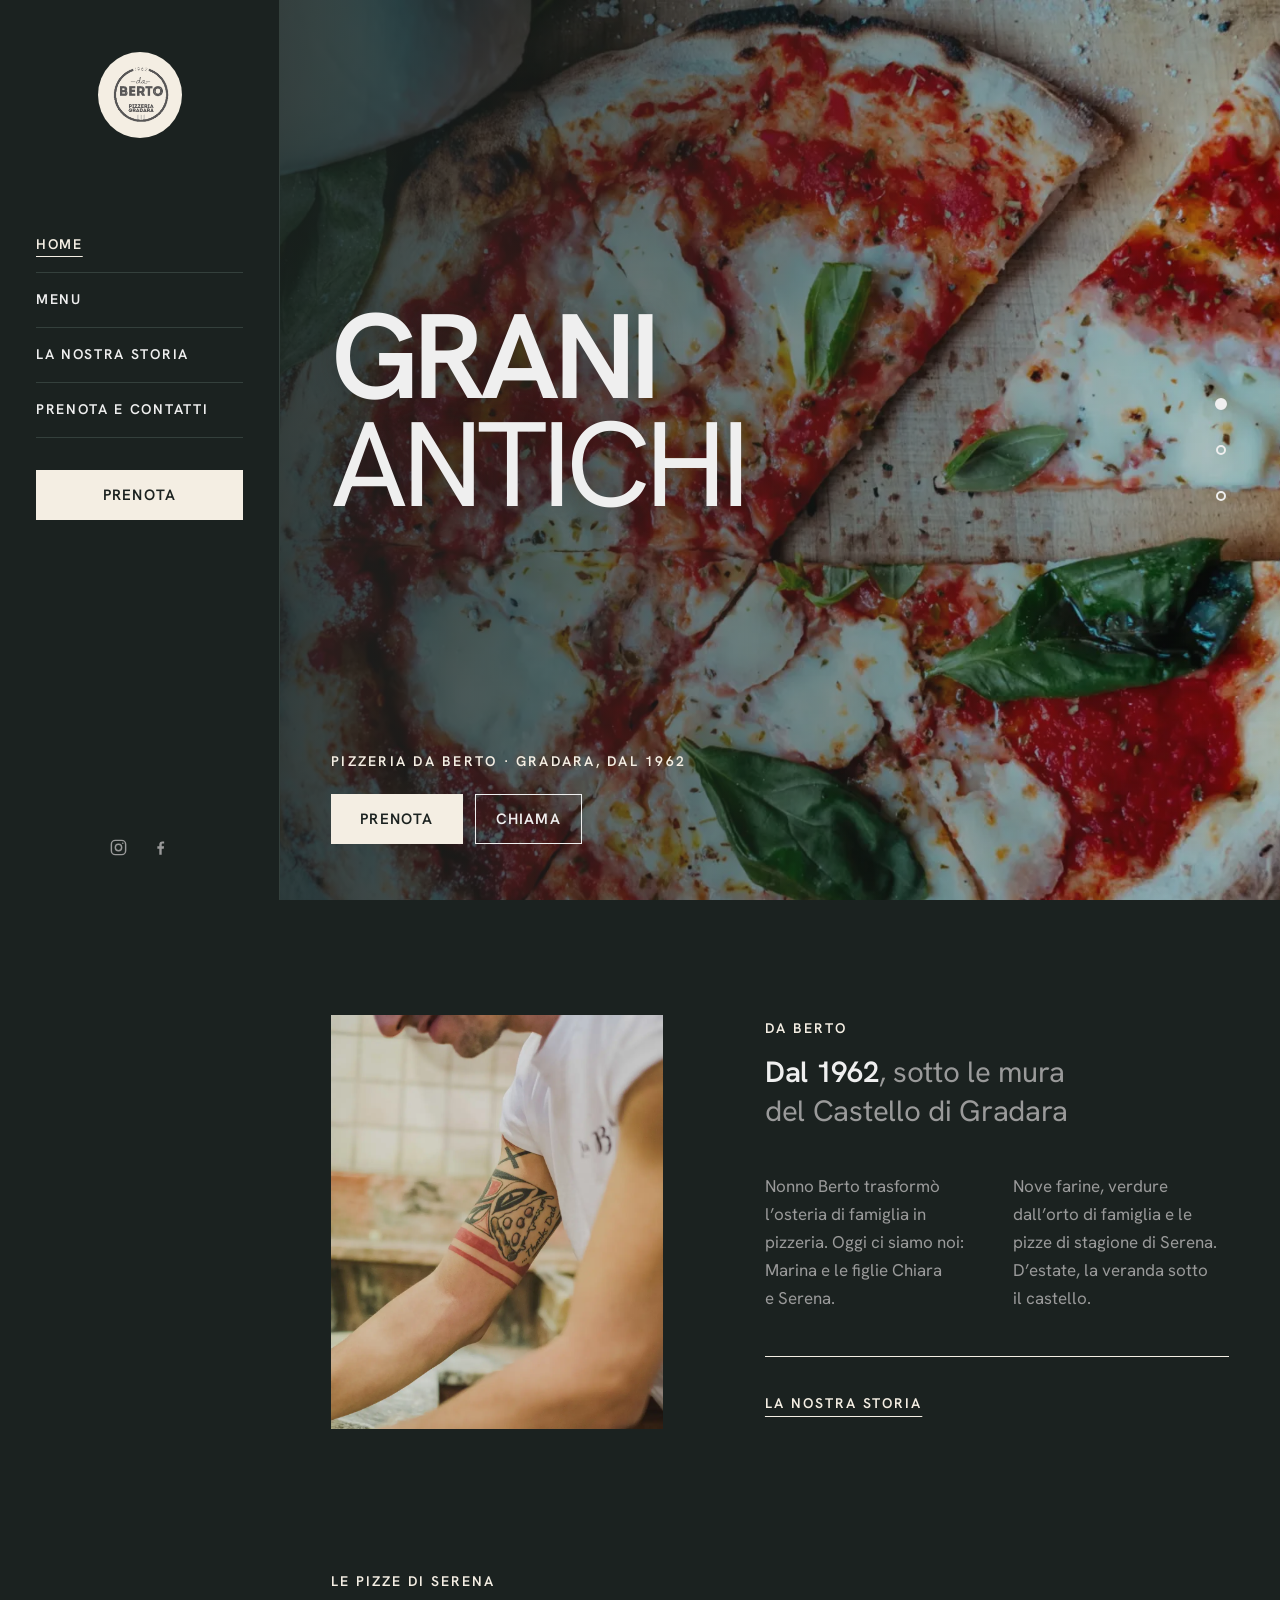
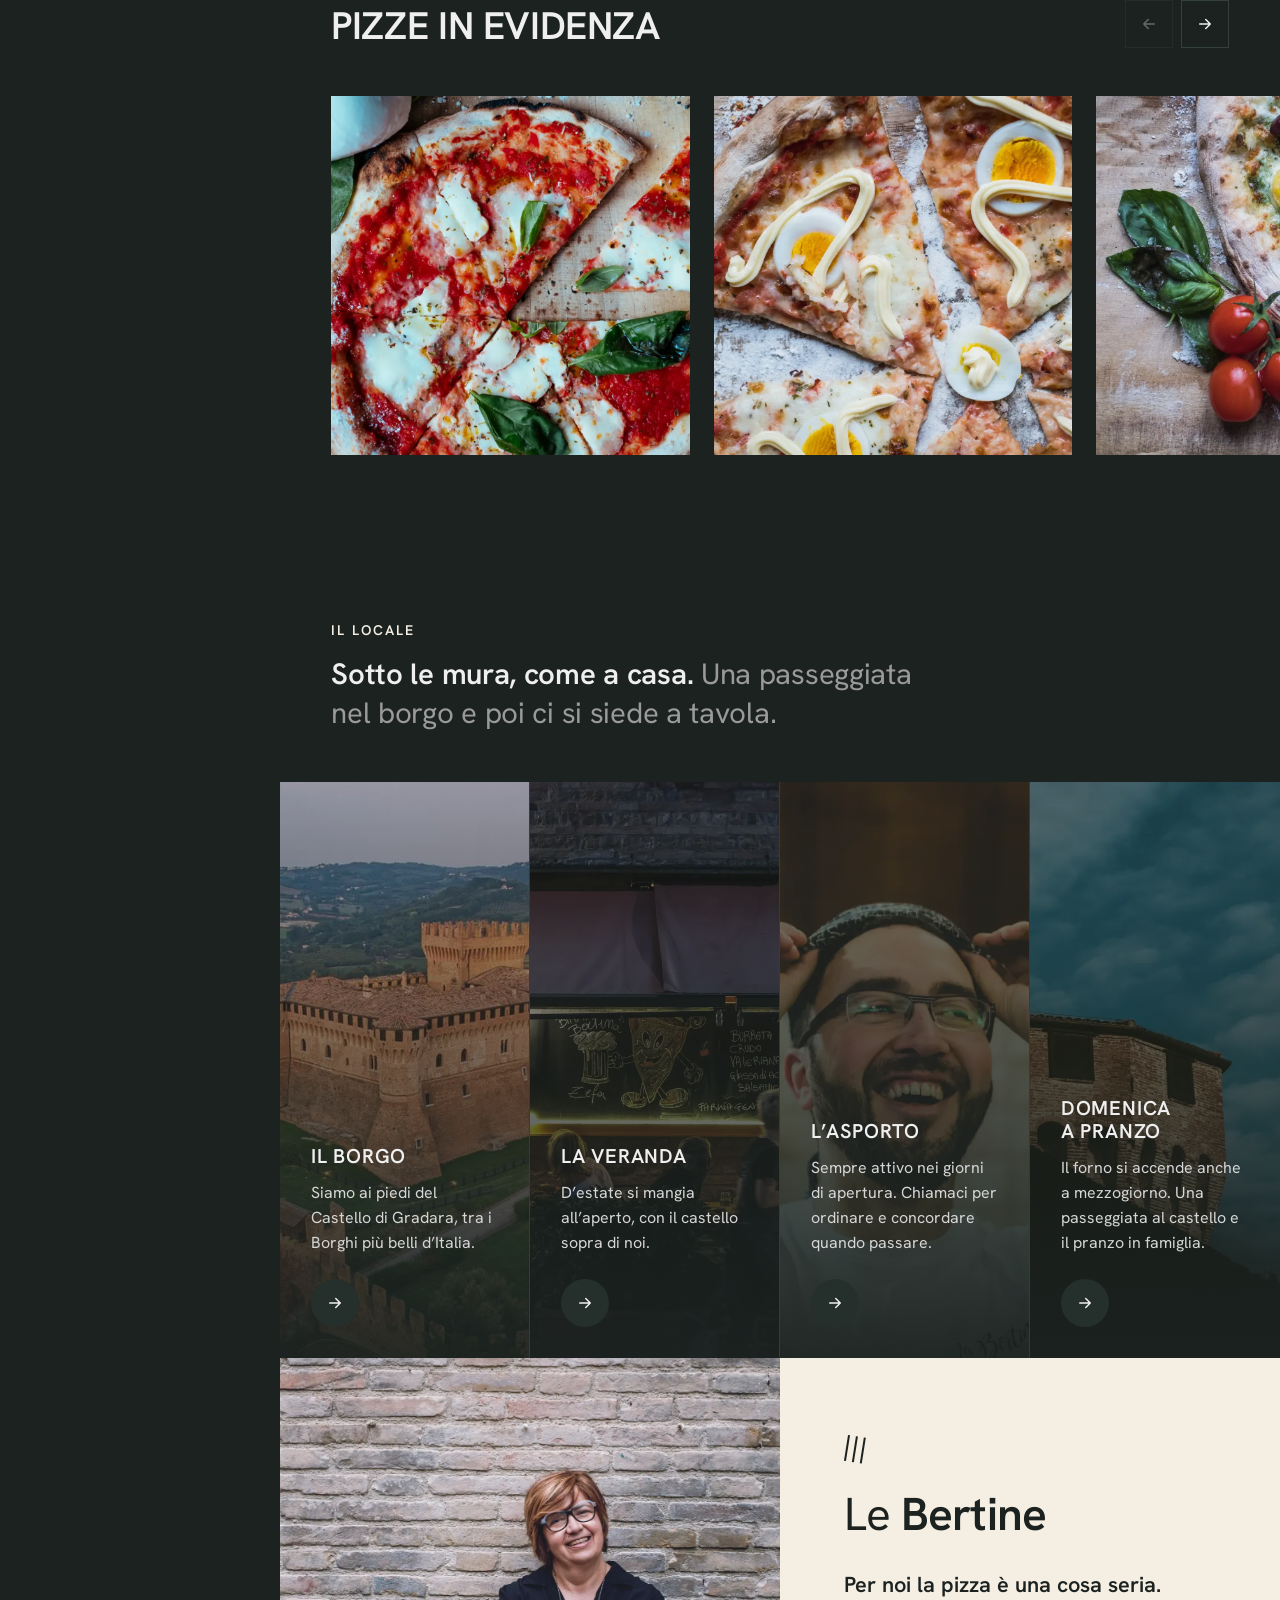
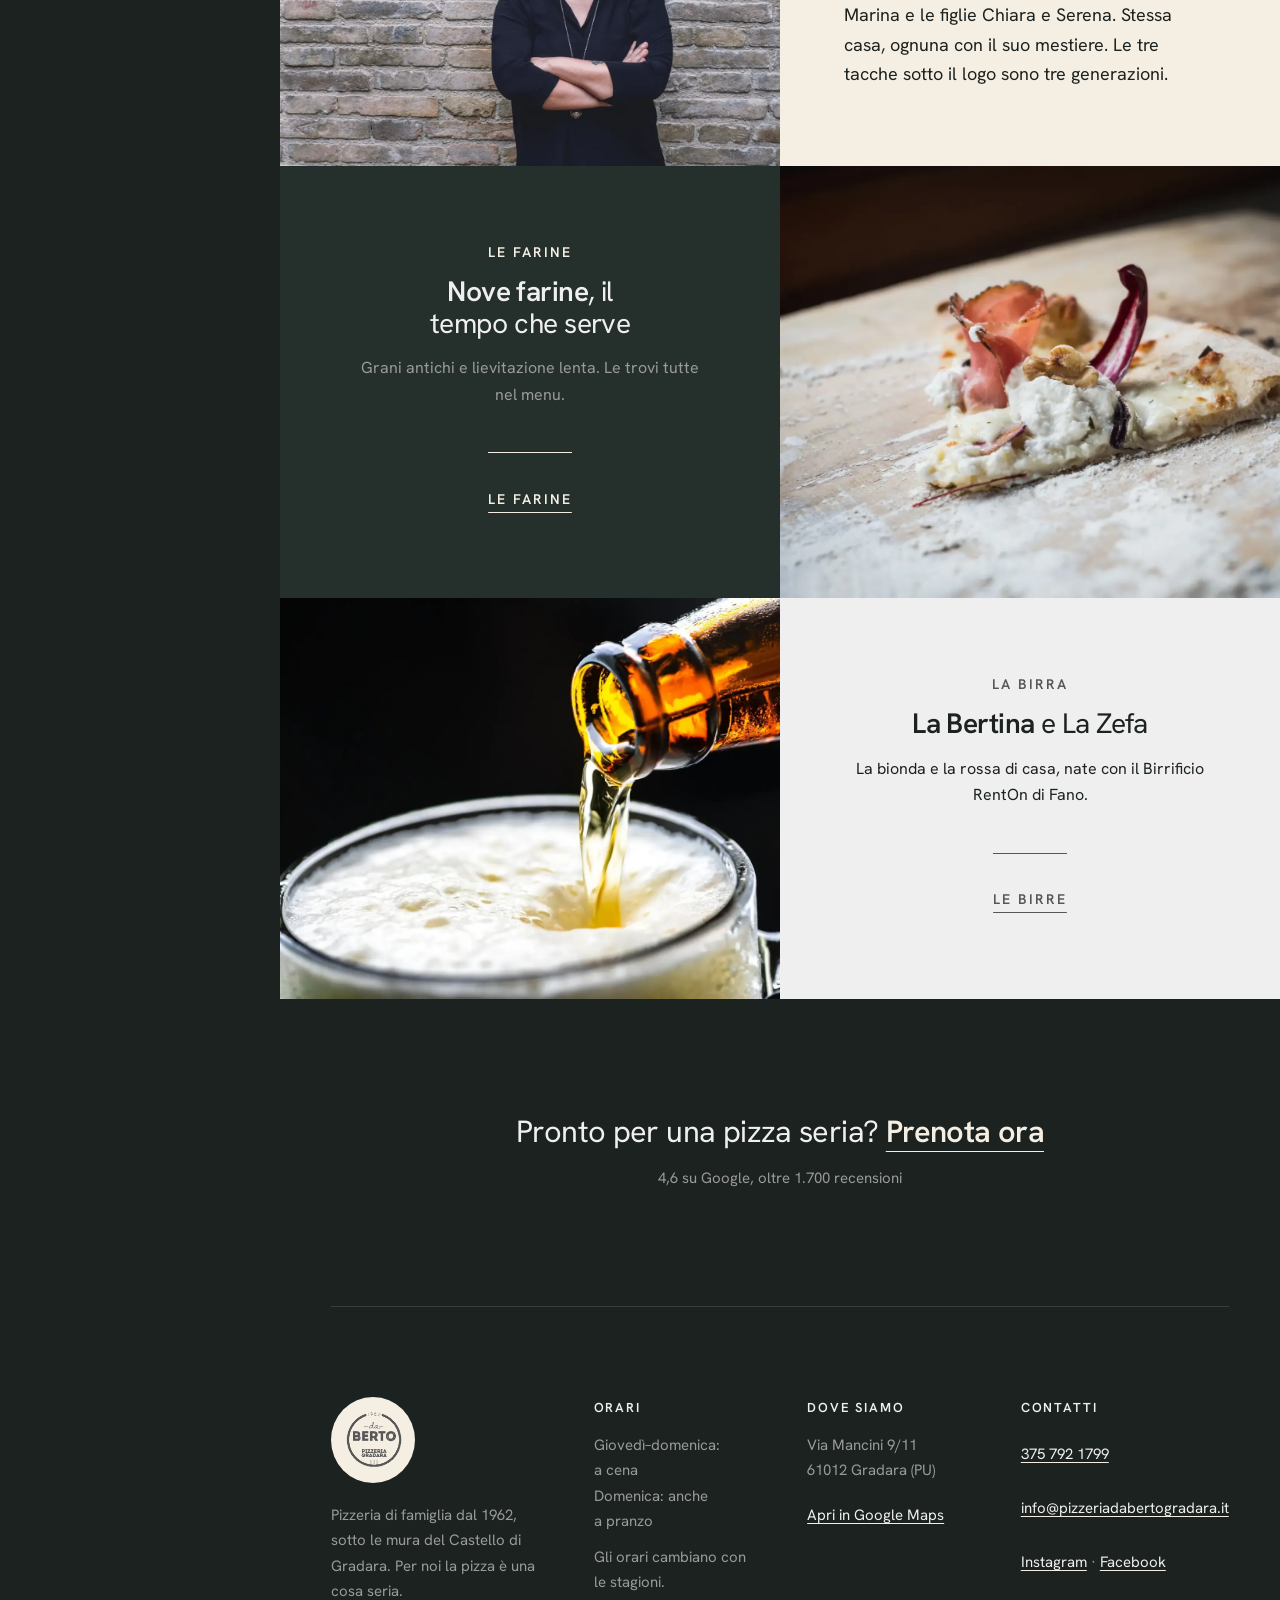
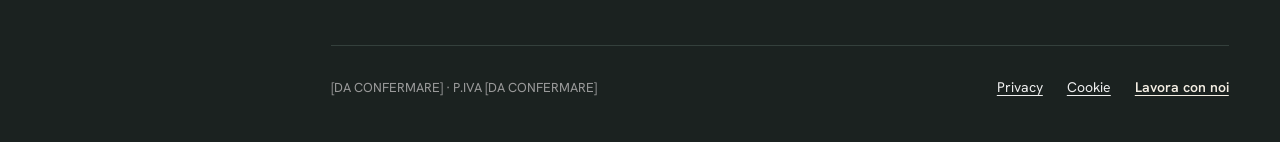
==== commit d5c533e5: "Aggiorna anteprima: slider sempre automatico (tema 3.5.2-pepe) Co-Authored-By: Claude Opus 5.5 <nore" ====
--- a/index.html
+++ b/index.html
@@ -136,9 +136,6 @@
 .slider-nav button{width:44px;height:44px;display:grid;place-items:center;padding:0;border:0;background:none;color:var(--bianco);cursor:pointer}
 .slider-nav button::before{content:'';width:10px;height:10px;border:2px solid currentColor;border-radius:50%;transition:background-color .2s,transform .2s}
 .slider-nav button[aria-current="true"]::before{background:currentColor;transform:scale(1.2)}
-.slider-nav .slider-pause{margin-top:10px}
-.slider-nav .slider-pause::before{width:12px;height:14px;border:0;border-radius:0;background:linear-gradient(90deg,currentColor 0 4px,transparent 4px 8px,currentColor 8px)}
-.slider-nav .slider-pause.is-paused::before{width:0;height:0;background:none;border-style:solid;border-width:8px 0 8px 13px;border-color:transparent transparent transparent currentColor}
 
 /* Dal 1962: foto a sinistra, frase e due colonne a destra. */
 .pepe-intro{display:grid;grid-template-columns:minmax(0,5fr) minmax(0,7fr);gap:clamp(40px,8vw,140px);align-items:center;padding-block:clamp(72px,9vw,130px) 40px}
@@ -722,7 +719,7 @@
 
 
 
-<p class="wp-block-paragraph"><a href="mailto:info@pizzeriadabertogradara.it">&#105;n&#102;&#111;&#064;&#112;&#105;&#122;&#122;&#101;&#114;ia&#100;a&#098;e&#114;&#116;o&#103;r&#097;&#100;ara&#046;it</a></p>
+<p class="wp-block-paragraph"><a href="mailto:info@pizzeriadabertogradara.it">&#105;nf&#111;&#064;&#112;izzer&#105;a&#100;&#097;&#098;&#101;&#114;&#116;&#111;g&#114;&#097;&#100;&#097;r&#097;&#046;i&#116;</a></p>
 
 
 
@@ -768,6 +765,6 @@
 
 </div>
 <script data-wp-router-options="{&quot;loadOnClientNavigation&quot;:true}" fetchpriority="low" id="@wordpress/block-library/navigation/view-js-module" src="./wp-includes/js/dist/script-modules/block-library/navigation/view.min.js?ver=1bf28ded04f9f188bdcb" type="module"></script>
-<script data-wp-strategy="defer" defer id="daberto-site-js" src="./wp-content/themes/daberto/assets/js/site.js?ver=1794485442"></script>
+<script data-wp-strategy="defer" defer id="daberto-site-js" src="./wp-content/themes/daberto/assets/js/site.js?ver=1794497816"></script>
 </body>
 </html>
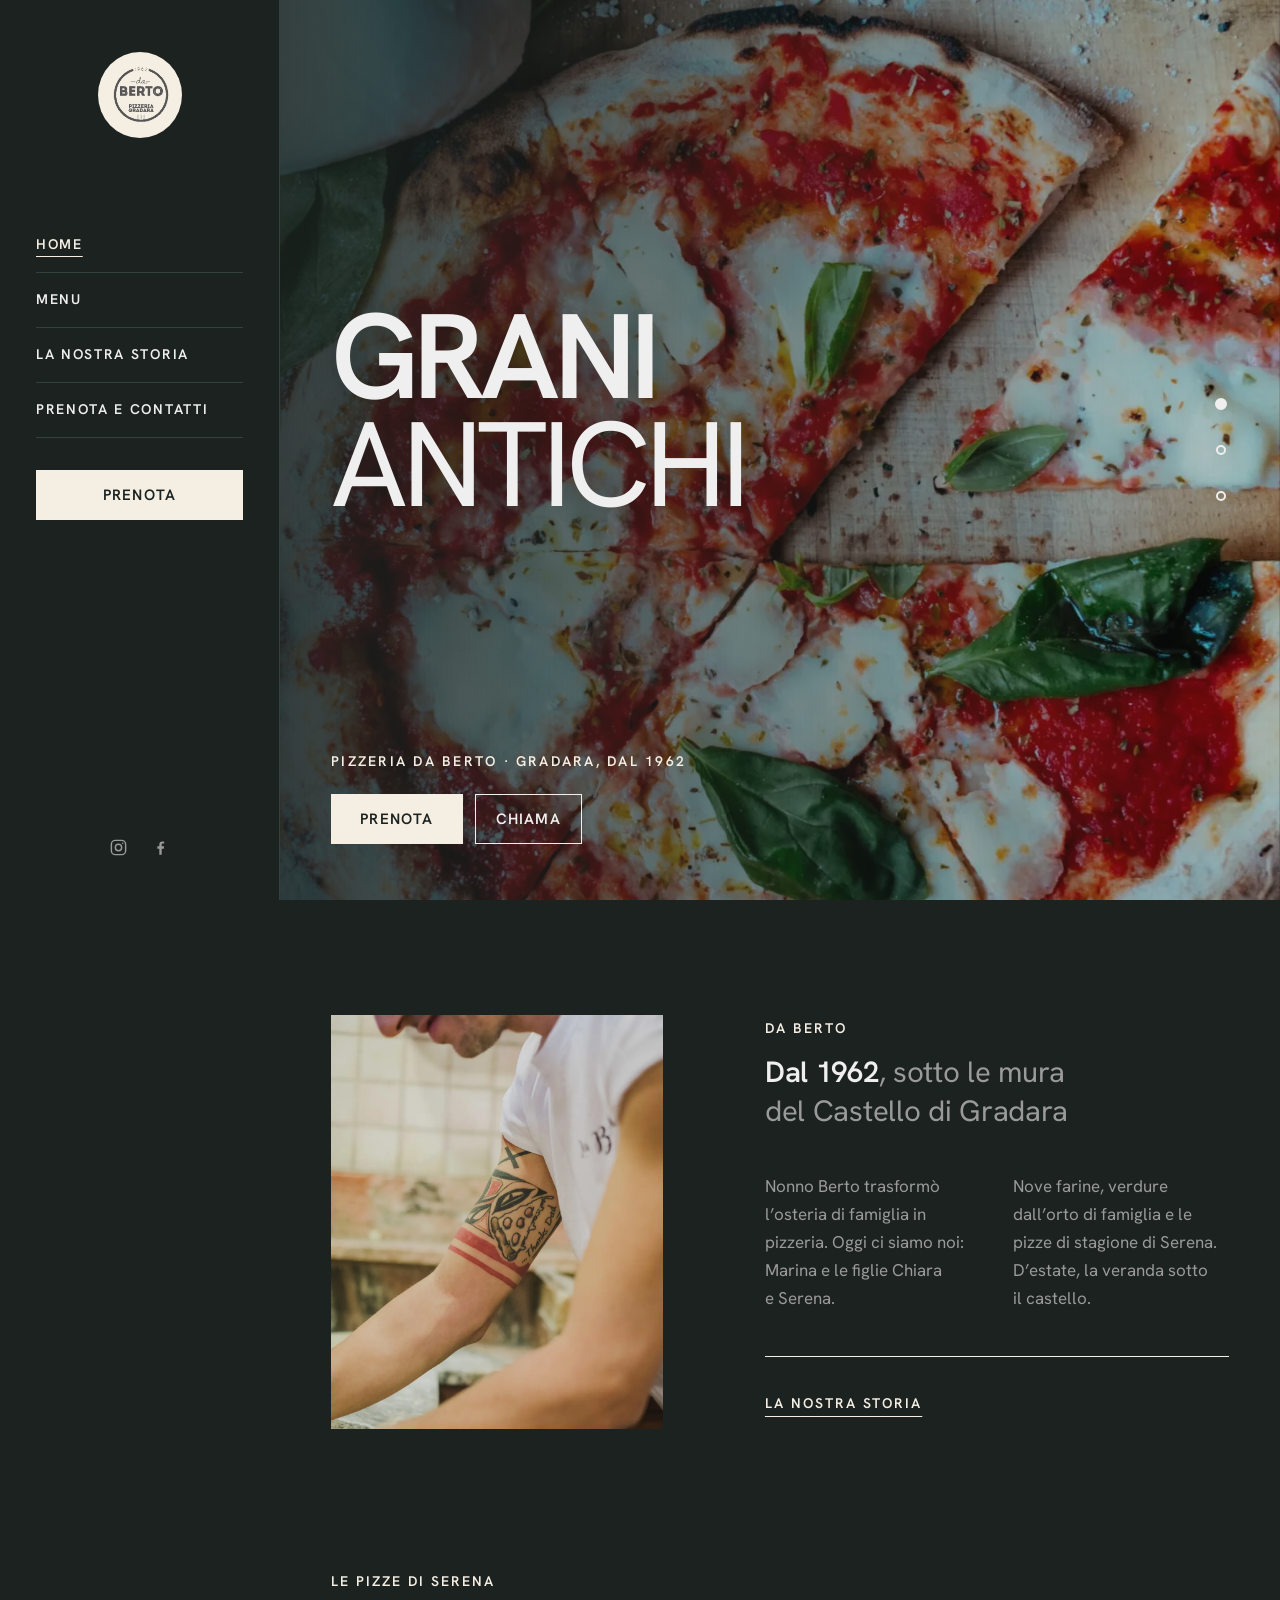
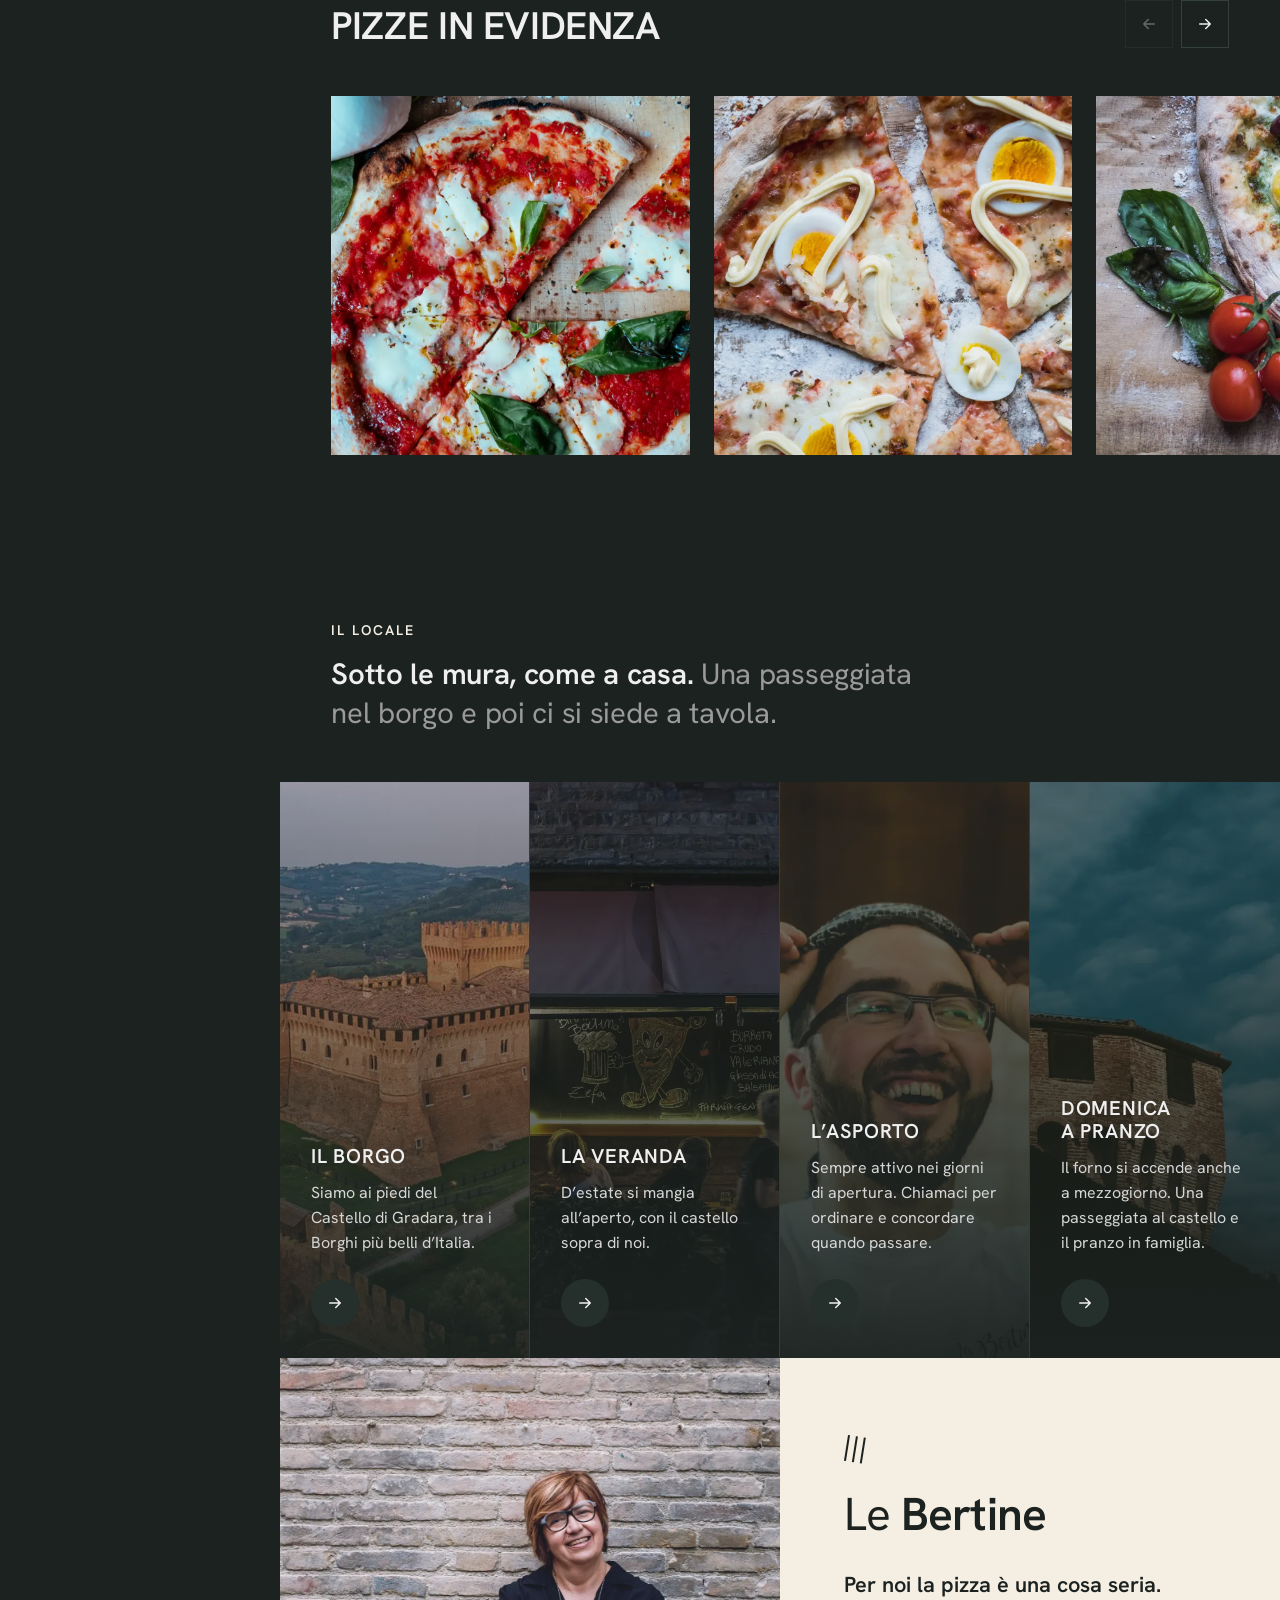
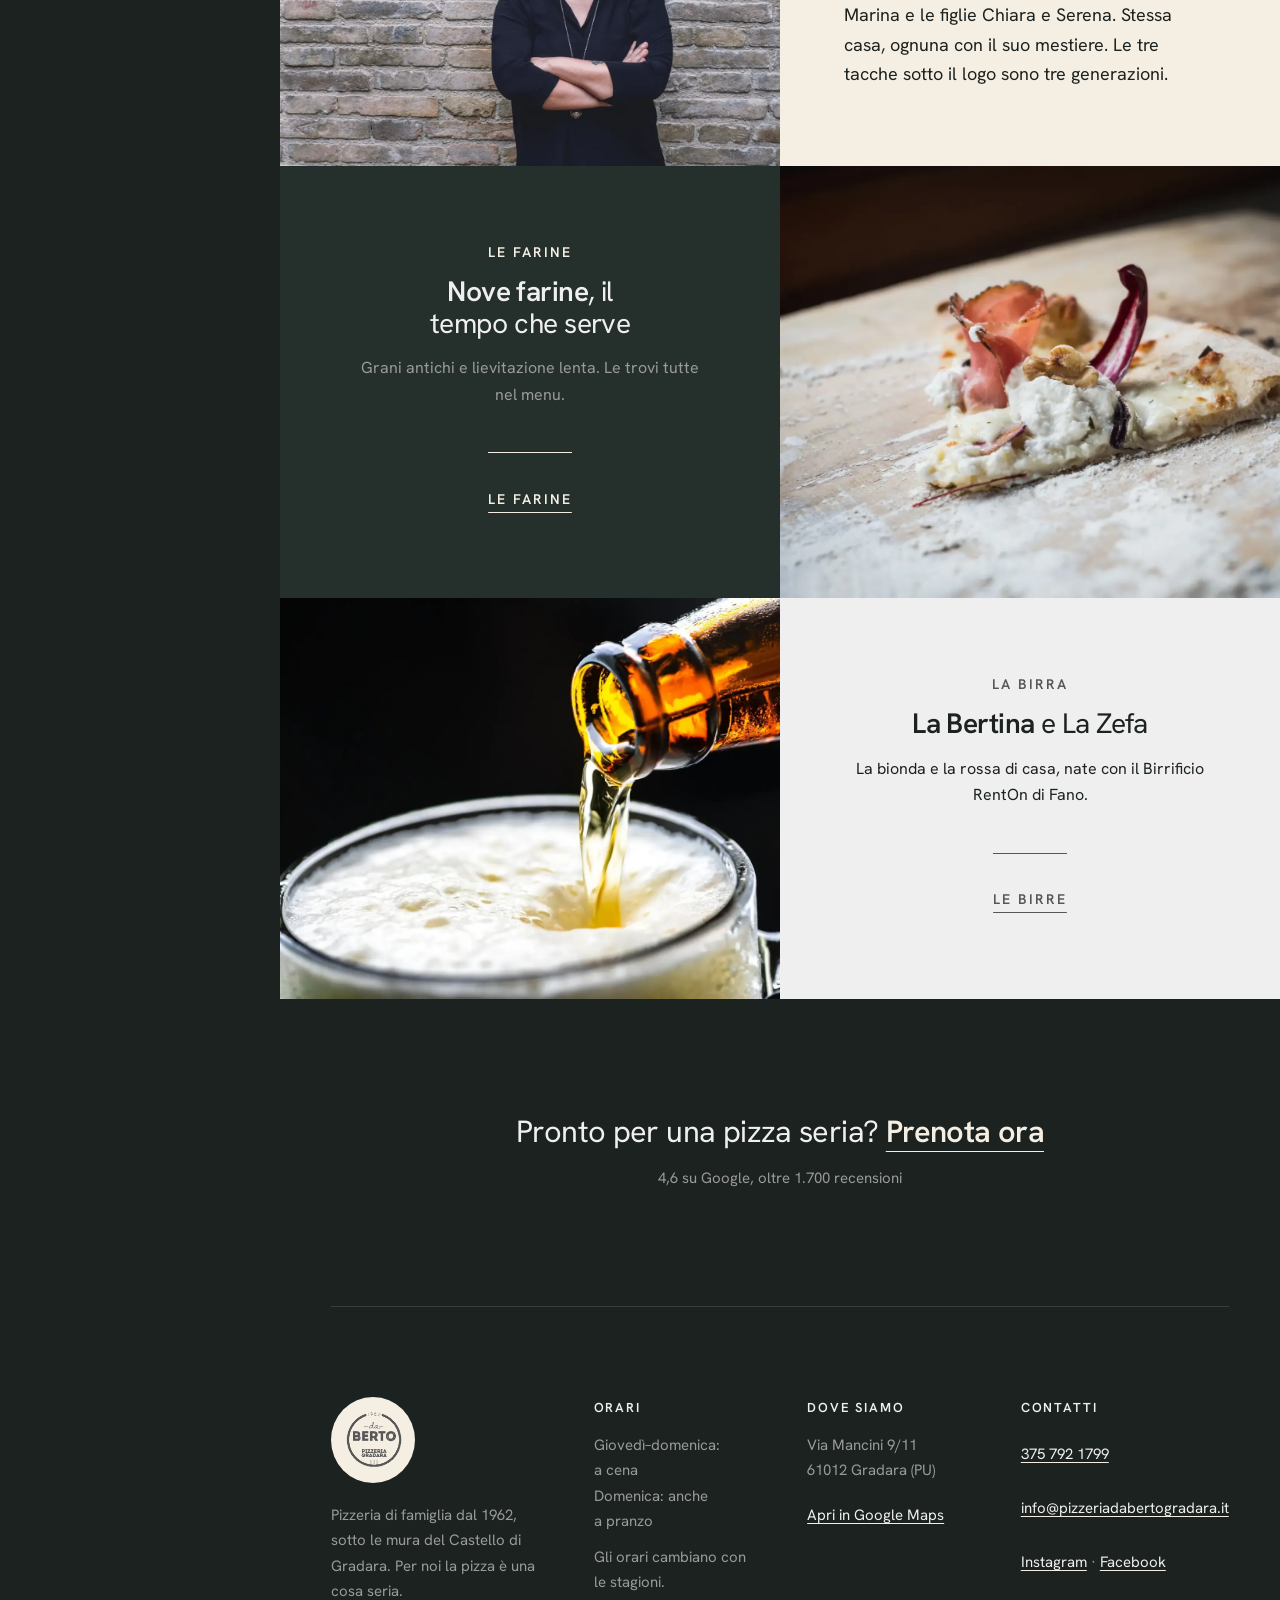
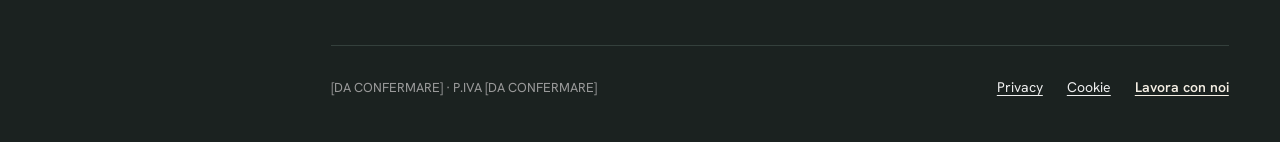
==== commit 38c1eb15: "Aggiorna anteprima: slider fluido (tema 3.5.4-pepe) Co-Authored-By: Claude Opus 5.5 <noreply@anthrop" ====
--- a/index.html
+++ b/index.html
@@ -118,16 +118,25 @@
 /* Apertura: slider a tutto schermo, una foto alla volta (site.js). Senza JS resta la prima foto. */
 .pepe-slider{position:relative;display:grid;min-height:100svh;background:var(--nero);overflow:hidden;isolation:isolate}
 .pepe-slider>*{grid-area:1/1;min-width:0}
-.pepe-slider .pepe-slide.wp-block-cover{min-height:100svh;padding:140px var(--gutter) 220px;align-items:center;justify-content:flex-start;transition:opacity .9s var(--ease-out),visibility 0s .9s}
+.pepe-slider .pepe-slide.wp-block-cover{min-height:100svh;padding:140px var(--gutter) 220px;align-items:center;justify-content:flex-start}
 .pepe-slide .wp-block-cover__background{background:linear-gradient(90deg,rgb(var(--nero-rgb) / .86) 0%,rgb(var(--nero-rgb) / .55) 45%,rgb(var(--nero-rgb) / .2) 100%)!important;opacity:1!important}
 .pepe-slide .wp-block-cover__inner-container{width:100%;color:var(--bianco)}
 .slide-title{margin:0;max-width:none;font-size:clamp(52px,9.4vw,136px);line-height:.9;font-weight:400;letter-spacing:-.05em;text-transform:uppercase;color:var(--bianco);text-shadow:0 2px 28px rgb(var(--nero-rgb) / .45)}
 .slide-title strong{display:block;font-weight:600}
-.pepe-slider:not(.is-ready) .pepe-slide~.pepe-slide,.pepe-slider.is-ready .pepe-slide:not(.is-active){opacity:0;visibility:hidden}
-.pepe-slider.is-ready .pepe-slide.is-active{transition:opacity .9s var(--ease-out),visibility 0s}
+/* Crossfade without a dark dip: the outgoing photo (is-prev) stays fully opaque underneath while the new one
+   (is-active) fades in on top; the others reset instantly where nobody sees them. */
+.pepe-slider:not(.is-ready) .pepe-slide~.pepe-slide{opacity:0;visibility:hidden}
+.pepe-slider.is-ready .pepe-slide{opacity:0;visibility:hidden;z-index:0}
+.pepe-slider.is-ready .pepe-slide.is-prev{opacity:1;visibility:visible;z-index:1}
+.pepe-slider.is-ready .pepe-slide.is-active{opacity:1;visibility:visible;z-index:2;transition:opacity 1.4s cubic-bezier(.4,0,.2,1)}
+.pepe-slider.is-ready .is-prev .slide-title{opacity:0;transition:opacity .5s ease-out}
 @media(prefers-reduced-motion:no-preference){
- .pepe-slider.is-ready .slide-title{transform:translateY(48px);transition:transform 1.1s var(--ease-out)}
- .pepe-slider.is-ready .is-active .slide-title{transform:none}
+ /* Slow zoom on the photo on screen; the outgoing one keeps its scale, so nothing jumps during the fade. */
+ .pepe-slider.is-ready .pepe-slide .wp-block-cover__image-background{transform:scale(1.06);will-change:transform}
+ .pepe-slider.is-ready :is(.is-active,.is-prev) .wp-block-cover__image-background{transform:scale(1);transition:transform 5s cubic-bezier(.25,.1,.25,1)}
+ .pepe-slider.is-ready .slide-title{transform:translateY(40px)}
+ .pepe-slider.is-ready .is-prev .slide-title{transform:none}
+ .pepe-slider.is-ready .is-active .slide-title{transform:none;transition:transform 1.3s var(--ease-out)}
 }
 .slider-copy{z-index:3;align-self:end;padding:0 var(--gutter) 56px}
 .slider-copy h1{margin:0;font-size:14px;line-height:1.5;font-weight:600;letter-spacing:.16em;text-transform:uppercase;color:var(--rame-testo)}
@@ -719,7 +728,7 @@
 
 
 
-<p class="wp-block-paragraph"><a href="mailto:info@pizzeriadabertogradara.it">&#105;nf&#111;&#064;&#112;izzer&#105;a&#100;&#097;&#098;&#101;&#114;&#116;&#111;g&#114;&#097;&#100;&#097;r&#097;&#046;i&#116;</a></p>
+<p class="wp-block-paragraph"><a href="mailto:info@pizzeriadabertogradara.it">&#105;nf&#111;&#064;&#112;&#105;&#122;&#122;&#101;r&#105;a&#100;&#097;&#098;ert&#111;gr&#097;&#100;&#097;&#114;a.it</a></p>
 
 
 
@@ -765,6 +774,6 @@
 
 </div>
 <script data-wp-router-options="{&quot;loadOnClientNavigation&quot;:true}" fetchpriority="low" id="@wordpress/block-library/navigation/view-js-module" src="./wp-includes/js/dist/script-modules/block-library/navigation/view.min.js?ver=1bf28ded04f9f188bdcb" type="module"></script>
-<script data-wp-strategy="defer" defer id="daberto-site-js" src="./wp-content/themes/daberto/assets/js/site.js?ver=1794497816"></script>
+<script data-wp-strategy="defer" defer id="daberto-site-js" src="./wp-content/themes/daberto/assets/js/site.js?ver=1794498108"></script>
 </body>
 </html>
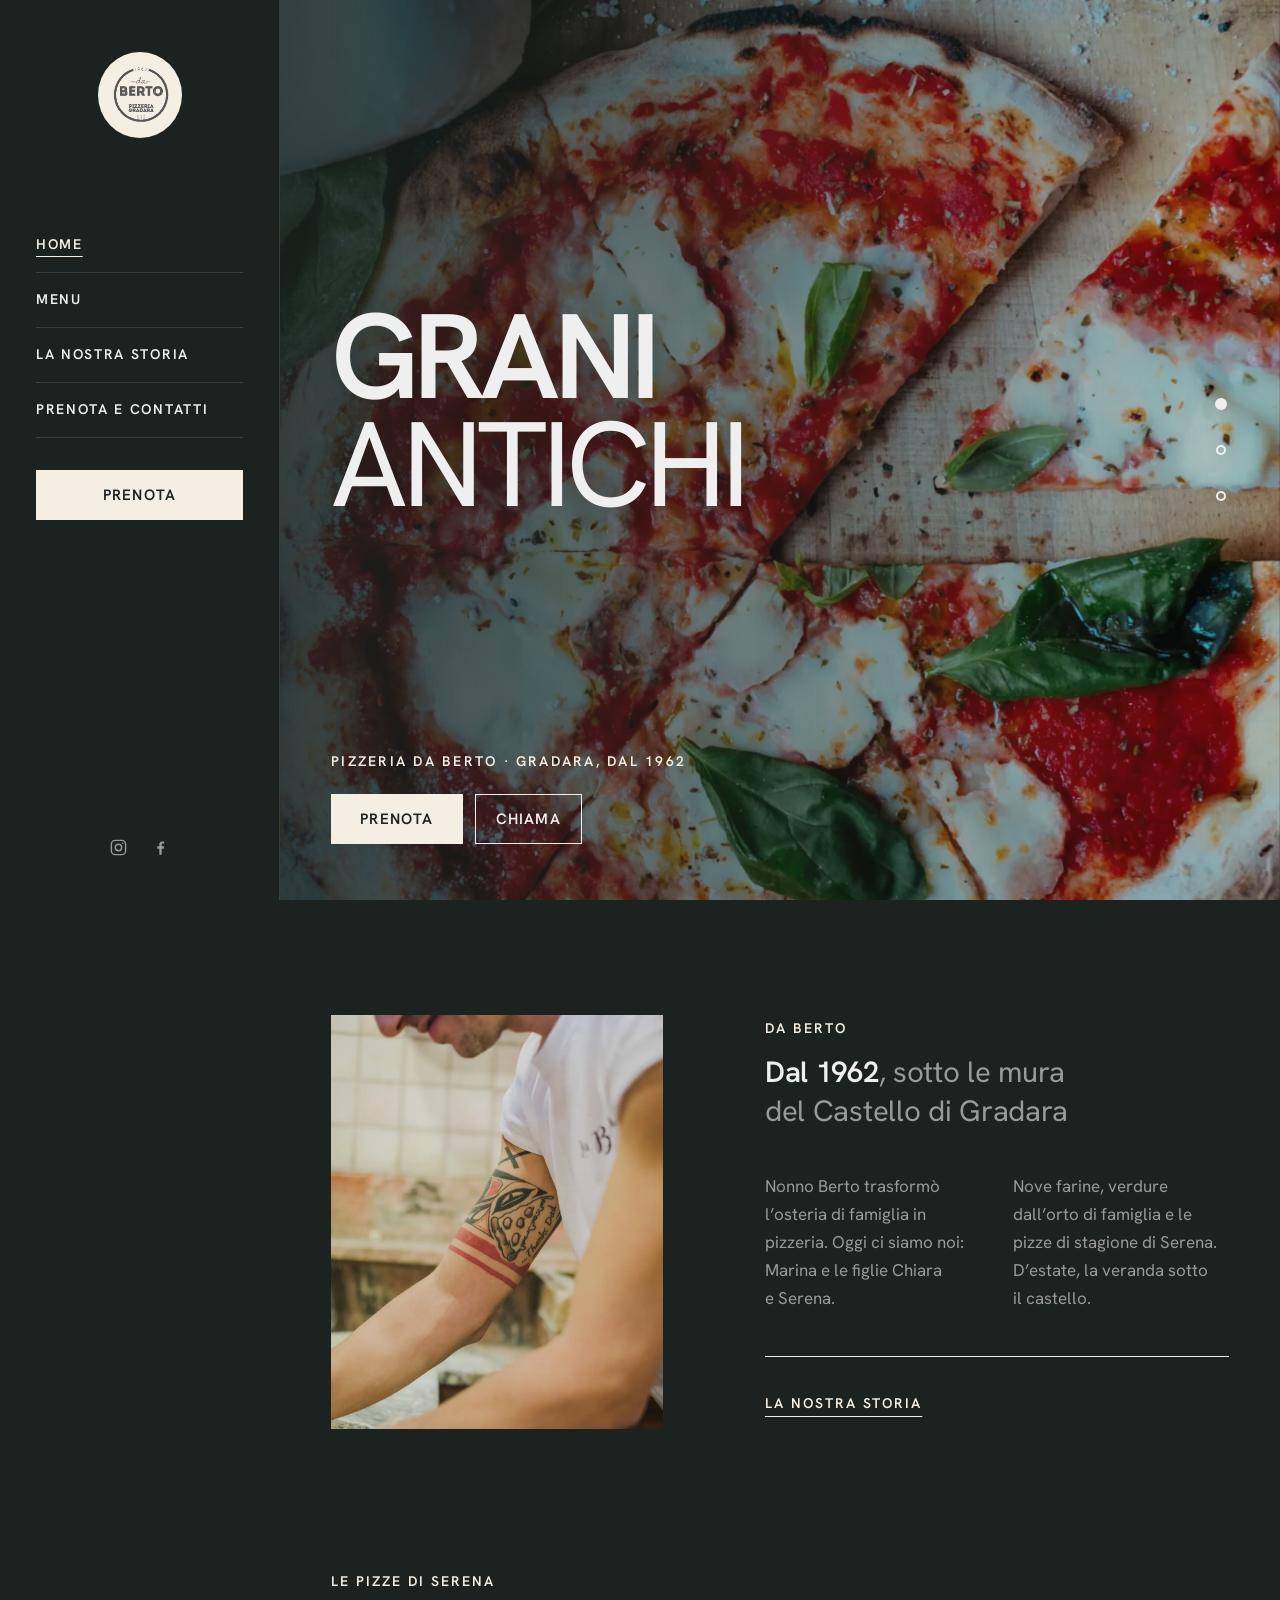
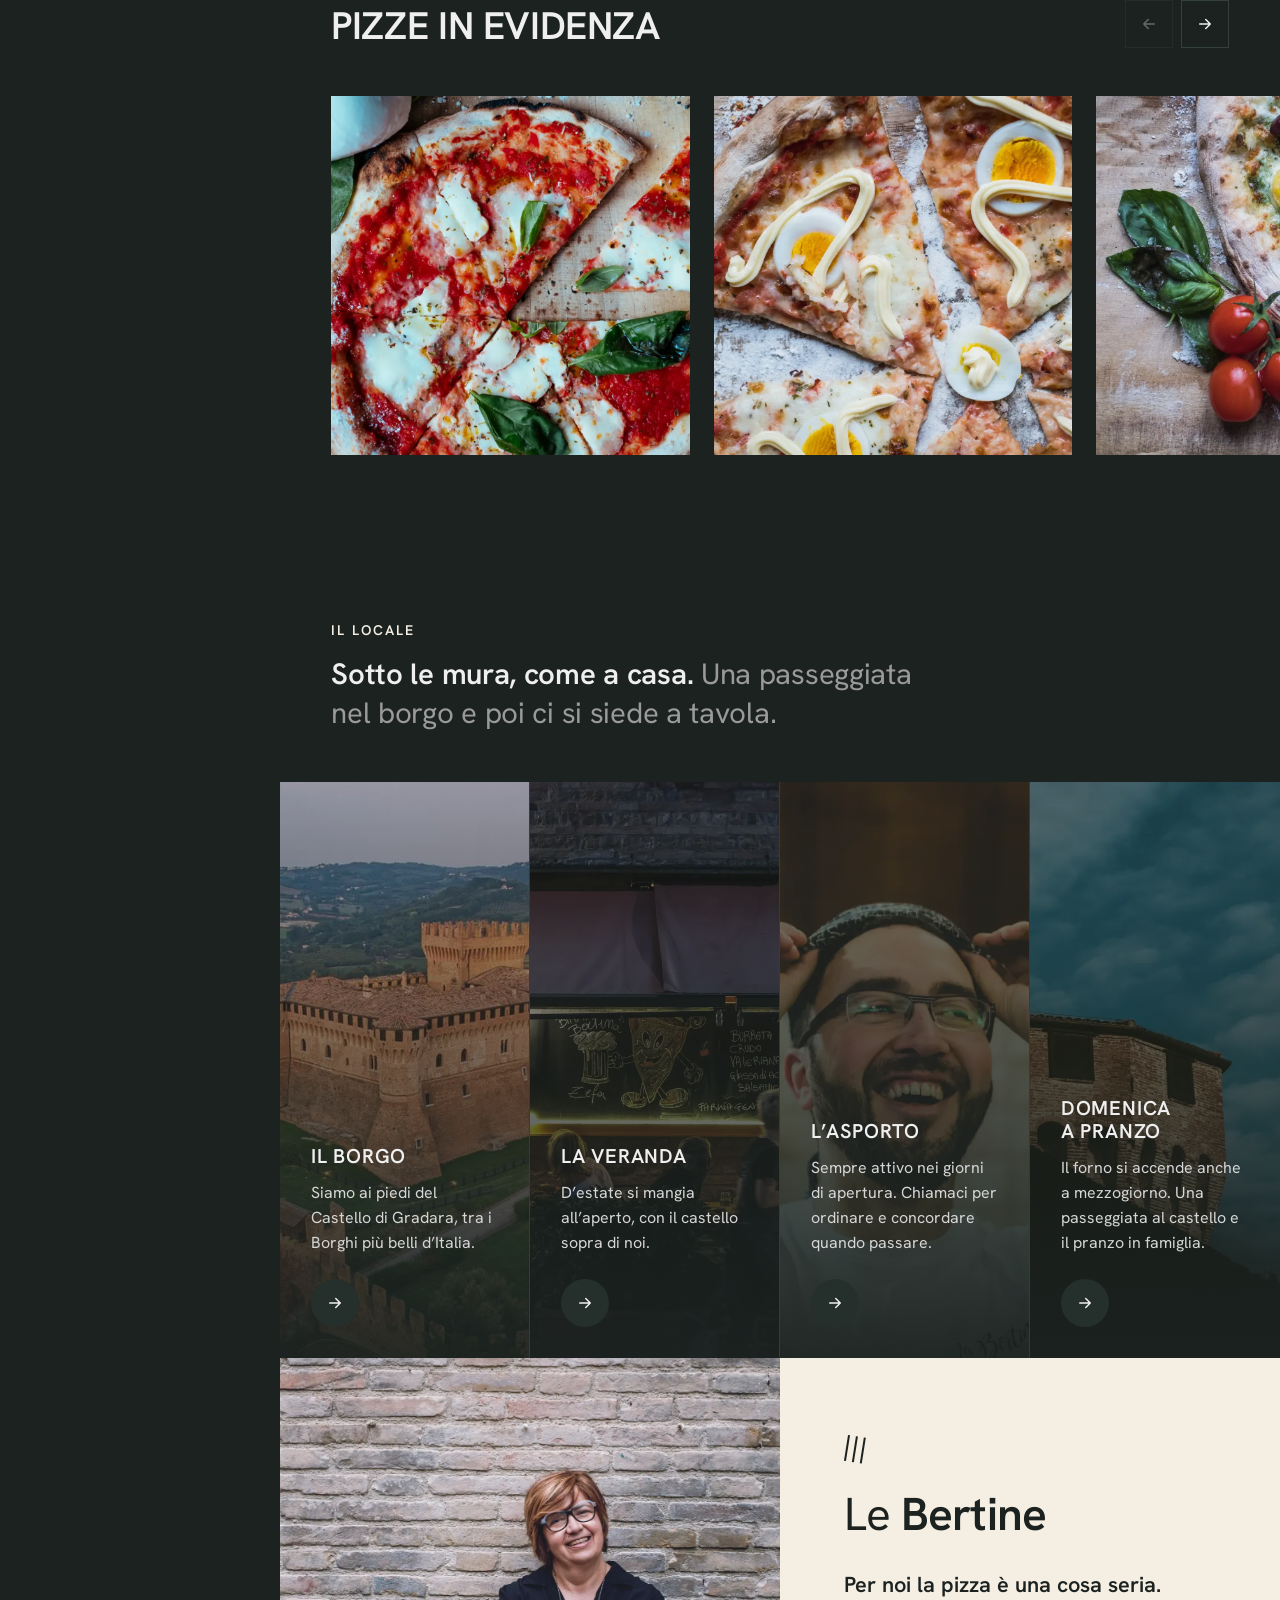
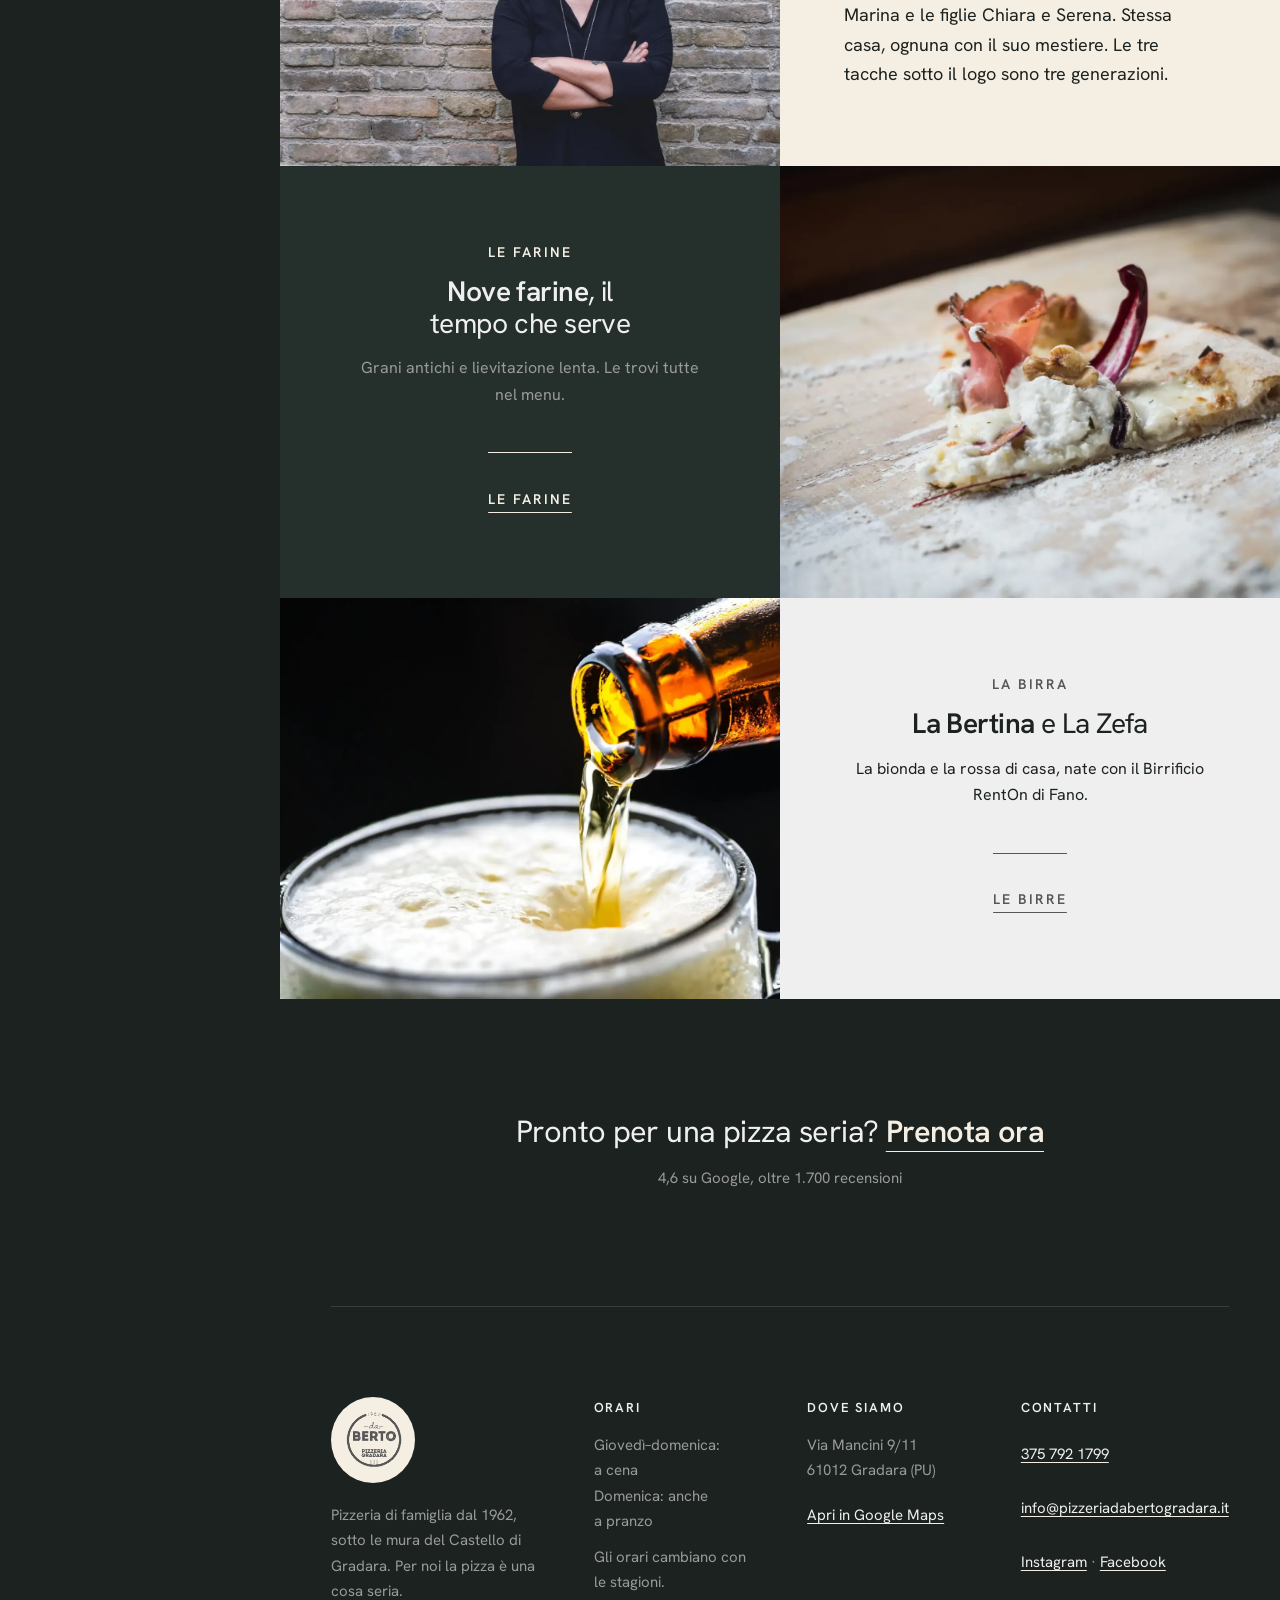
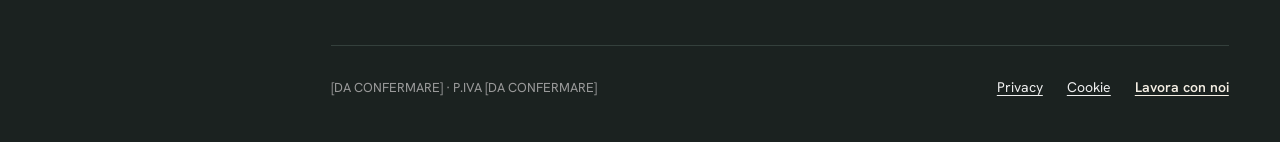
==== commit 327fc91e: "Aggiorna anteprima: Menu a sottomenu (tema 3.5.5-pepe) Co-Authored-By: Claude Opus 5.5 <noreply@anth" ====
--- a/index.html
+++ b/index.html
@@ -43,10 +43,7 @@
 .is-small-text{font-size:.875em}.is-regular-text{font-size:1em}.is-large-text{font-size:2.25em}.is-larger-text{font-size:3em}.has-drop-cap:not(:focus):first-letter{float:left;font-size:8.4em;font-style:normal;font-weight:100;line-height:.68;margin:.05em .1em 0 0;text-transform:uppercase}body.rtl .has-drop-cap:not(:focus):first-letter{float:none;margin-left:.1em}p.has-drop-cap.has-background{overflow:hidden}:root :where(p.has-background){padding:1.25em 2.375em}:where(p.has-text-color:not(.has-link-color)) a{color:inherit}p.has-text-align-left[style*="writing-mode:vertical-lr"],p.has-text-align-right[style*="writing-mode:vertical-rl"]{rotate:180deg}
 /*# sourceURL=./wp-includes/blocks/paragraph/style.min.css */
 </style>
-<style id="wp-block-cover-inline-css">
-.wp-block-cover,.wp-block-cover-image{align-items:center;background-position:50%;box-sizing:border-box;display:flex;justify-content:center;min-height:430px;overflow:hidden;overflow:clip;padding:1em;position:relative}.wp-block-cover .has-background-dim:not([class*=-background-color]),.wp-block-cover-image .has-background-dim:not([class*=-background-color]),.wp-block-cover-image.has-background-dim:not([class*=-background-color]),.wp-block-cover.has-background-dim:not([class*=-background-color]){background-color:#000}.wp-block-cover .has-background-dim.has-background-gradient,.wp-block-cover-image .has-background-dim.has-background-gradient{background-color:transparent}.wp-block-cover-image.has-background-dim:before,.wp-block-cover.has-background-dim:before{background-color:inherit;content:""}.wp-block-cover .wp-block-cover__background,.wp-block-cover .wp-block-cover__gradient-background,.wp-block-cover-image .wp-block-cover__background,.wp-block-cover-image .wp-block-cover__gradient-background,.wp-block-cover-image.has-background-dim:not(.has-background-gradient):before,.wp-block-cover.has-background-dim:not(.has-background-gradient):before{bottom:0;left:0;opacity:.5;position:absolute;right:0;top:0}.wp-block-cover-image.has-background-dim.has-background-dim-10 .wp-block-cover__background,.wp-block-cover-image.has-background-dim.has-background-dim-10 .wp-block-cover__gradient-background,.wp-block-cover-image.has-background-dim.has-background-dim-10:not(.has-background-gradient):before,.wp-block-cover.has-background-dim.has-background-dim-10 .wp-block-cover__background,.wp-block-cover.has-background-dim.has-background-dim-10 .wp-block-cover__gradient-background,.wp-block-cover.has-background-dim.has-background-dim-10:not(.has-background-gradient):before{opacity:.1}.wp-block-cover-image.has-background-dim.has-background-dim-20 .wp-block-cover__background,.wp-block-cover-image.has-background-dim.has-background-dim-20 .wp-block-cover__gradient-background,.wp-block-cover-image.has-background-dim.has-background-dim-20:not(.has-background-gradient):before,.wp-block-cover.has-background-dim.has-background-dim-20 .wp-block-cover__background,.wp-block-cover.has-background-dim.has-background-dim-20 .wp-block-cover__gradient-background,.wp-block-cover.has-background-dim.has-background-dim-20:not(.has-background-gradient):before{opacity:.2}.wp-block-cover-image.has-background-dim.has-background-dim-30 .wp-block-cover__background,.wp-block-cover-image.has-background-dim.has-background-dim-30 .wp-block-cover__gradient-background,.wp-block-cover-image.has-background-dim.has-background-dim-30:not(.has-background-gradient):before,.wp-block-cover.has-background-dim.has-background-dim-30 .wp-block-cover__background,.wp-block-cover.has-background-dim.has-background-dim-30 .wp-block-cover__gradient-background,.wp-block-cover.has-background-dim.has-background-dim-30:not(.has-background-gradient):before{opacity:.3}.wp-block-cover-image.has-background-dim.has-background-dim-40 .wp-block-cover__background,.wp-block-cover-image.has-background-dim.has-background-dim-40 .wp-block-cover__gradient-background,.wp-block-cover-image.has-background-dim.has-background-dim-40:not(.has-background-gradient):before,.wp-block-cover.has-background-dim.has-background-dim-40 .wp-block-cover__background,.wp-block-cover.has-background-dim.has-background-dim-40 .wp-block-cover__gradient-background,.wp-block-cover.has-background-dim.has-background-dim-40:not(.has-background-gradient):before{opacity:.4}.wp-block-cover-image.has-background-dim.has-background-dim-50 .wp-block-cover__background,.wp-block-cover-image.has-background-dim.has-background-dim-50 .wp-block-cover__gradient-background,.wp-block-cover-image.has-background-dim.has-background-dim-50:not(.has-background-gradient):before,.wp-block-cover.has-background-dim.has-background-dim-50 .wp-block-cover__background,.wp-block-cover.has-background-dim.has-background-dim-50 .wp-block-cover__gradient-background,.wp-block-cover.has-background-dim.has-background-dim-50:not(.has-background-gradient):before{opacity:.5}.wp-block-cover-image.has-background-dim.has-background-dim-60 .wp-block-cover__background,.wp-block-cover-image.has-background-dim.has-background-dim-60 .wp-block-cover__gradient-background,.wp-block-cover-image.has-background-dim.has-background-dim-60:not(.has-background-gradient):before,.wp-block-cover.has-background-dim.has-background-dim-60 .wp-block-cover__background,.wp-block-cover.has-background-dim.has-background-dim-60 .wp-block-cover__gradient-background,.wp-block-cover.has-background-dim.has-background-dim-60:not(.has-background-gradient):before{opacity:.6}.wp-block-cover-image.has-background-dim.has-background-dim-70 .wp-block-cover__background,.wp-block-cover-image.has-background-dim.has-background-dim-70 .wp-block-cover__gradient-background,.wp-block-cover-image.has-background-dim.has-background-dim-70:not(.has-background-gradient):before,.wp-block-cover.has-background-dim.has-background-dim-70 .wp-block-cover__background,.wp-block-cover.has-background-dim.has-background-dim-70 .wp-block-cover__gradient-background,.wp-block-cover.has-background-dim.has-background-dim-70:not(.has-background-gradient):before{opacity:.7}.wp-block-cover-image.has-background-dim.has-background-dim-80 .wp-block-cover__background,.wp-block-cover-image.has-background-dim.has-background-dim-80 .wp-block-cover__gradient-background,.wp-block-cover-image.has-background-dim.has-background-dim-80:not(.has-background-gradient):before,.wp-block-cover.has-background-dim.has-background-dim-80 .wp-block-cover__background,.wp-block-cover.has-background-dim.has-background-dim-80 .wp-block-cover__gradient-background,.wp-block-cover.has-background-dim.has-background-dim-80:not(.has-background-gradient):before{opacity:.8}.wp-block-cover-image.has-background-dim.has-background-dim-90 .wp-block-cover__background,.wp-block-cover-image.has-background-dim.has-background-dim-90 .wp-block-cover__gradient-background,.wp-block-cover-image.has-background-dim.has-background-dim-90:not(.has-background-gradient):before,.wp-block-cover.has-background-dim.has-background-dim-90 .wp-block-cover__background,.wp-block-cover.has-background-dim.has-background-dim-90 .wp-block-cover__gradient-background,.wp-block-cover.has-background-dim.has-background-dim-90:not(.has-background-gradient):before{opacity:.9}.wp-block-cover-image.has-background-dim.has-background-dim-100 .wp-block-cover__background,.wp-block-cover-image.has-background-dim.has-background-dim-100 .wp-block-cover__gradient-background,.wp-block-cover-image.has-background-dim.has-background-dim-100:not(.has-background-gradient):before,.wp-block-cover.has-background-dim.has-background-dim-100 .wp-block-cover__background,.wp-block-cover.has-background-dim.has-background-dim-100 .wp-block-cover__gradient-background,.wp-block-cover.has-background-dim.has-background-dim-100:not(.has-background-gradient):before{opacity:1}.wp-block-cover .wp-block-cover__background.has-background-dim.has-background-dim-0,.wp-block-cover .wp-block-cover__gradient-background.has-background-dim.has-background-dim-0,.wp-block-cover-image .wp-block-cover__background.has-background-dim.has-background-dim-0,.wp-block-cover-image .wp-block-cover__gradient-background.has-background-dim.has-background-dim-0{opacity:0}.wp-block-cover .wp-block-cover__background.has-background-dim.has-background-dim-10,.wp-block-cover .wp-block-cover__gradient-background.has-background-dim.has-background-dim-10,.wp-block-cover-image .wp-block-cover__background.has-background-dim.has-background-dim-10,.wp-block-cover-image .wp-block-cover__gradient-background.has-background-dim.has-background-dim-10{opacity:.1}.wp-block-cover .wp-block-cover__background.has-background-dim.has-background-dim-20,.wp-block-cover .wp-block-cover__gradient-background.has-background-dim.has-background-dim-20,.wp-block-cover-image .wp-block-cover__background.has-background-dim.has-background-dim-20,.wp-block-cover-image .wp-block-cover__gradient-background.has-background-dim.has-background-dim-20{opacity:.2}.wp-block-cover .wp-block-cover__background.has-background-dim.has-background-dim-30,.wp-block-cover .wp-block-cover__gradient-background.has-background-dim.has-background-dim-30,.wp-block-cover-image .wp-block-cover__background.has-background-dim.has-background-dim-30,.wp-block-cover-image .wp-block-cover__gradient-background.has-background-dim.has-background-dim-30{opacity:.3}.wp-block-cover .wp-block-cover__background.has-background-dim.has-background-dim-40,.wp-block-cover .wp-block-cover__gradient-background.has-background-dim.has-background-dim-40,.wp-block-cover-image .wp-block-cover__background.has-background-dim.has-background-dim-40,.wp-block-cover-image .wp-block-cover__gradient-background.has-background-dim.has-background-dim-40{opacity:.4}.wp-block-cover .wp-block-cover__background.has-background-dim.has-background-dim-50,.wp-block-cover .wp-block-cover__gradient-background.has-background-dim.has-background-dim-50,.wp-block-cover-image .wp-block-cover__background.has-background-dim.has-background-dim-50,.wp-block-cover-image .wp-block-cover__gradient-background.has-background-dim.has-background-dim-50{opacity:.5}.wp-block-cover .wp-block-cover__background.has-background-dim.has-background-dim-60,.wp-block-cover .wp-block-cover__gradient-background.has-background-dim.has-background-dim-60,.wp-block-cover-image .wp-block-cover__background.has-background-dim.has-background-dim-60,.wp-block-cover-image .wp-block-cover__gradient-background.has-background-dim.has-background-dim-60{opacity:.6}.wp-block-cover .wp-block-cover__background.has-background-dim.has-background-dim-70,.wp-block-cover .wp-block-cover__gradient-background.has-background-dim.has-background-dim-70,.wp-block-cover-image .wp-block-cover__background.has-background-dim.has-background-dim-70,.wp-block-cover-image .wp-block-cover__gradient-background.has-background-dim.has-background-dim-70{opacity:.7}.wp-block-cover .wp-block-cover__background.has-background-dim.has-background-dim-80,.wp-block-cover .wp-block-cover__gradient-background.has-background-dim.has-background-dim-80,.wp-block-cover-image .wp-block-cover__background.has-background-dim.has-background-dim-80,.wp-block-cover-image .wp-block-cover__gradient-background.has-background-dim.has-background-dim-80{opacity:.8}.wp-block-cover .wp-block-cover__background.has-background-dim.has-background-dim-90,.wp-block-cover .wp-block-cover__gradient-background.has-background-dim.has-background-dim-90,.wp-block-cover-image .wp-block-cover__background.has-background-dim.has-background-dim-90,.wp-block-cover-image .wp-block-cover__gradient-background.has-background-dim.has-background-dim-90{opacity:.9}.wp-block-cover .wp-block-cover__background.has-background-dim.has-background-dim-100,.wp-block-cover .wp-block-cover__gradient-background.has-background-dim.has-background-dim-100,.wp-block-cover-image .wp-block-cover__background.has-background-dim.has-background-dim-100,.wp-block-cover-image .wp-block-cover__gradient-background.has-background-dim.has-background-dim-100{opacity:1}.wp-block-cover-image.alignleft,.wp-block-cover-image.alignright,.wp-block-cover.alignleft,.wp-block-cover.alignright{max-width:420px;width:100%}.wp-block-cover-image.aligncenter,.wp-block-cover-image.alignleft,.wp-block-cover-image.alignright,.wp-block-cover.aligncenter,.wp-block-cover.alignleft,.wp-block-cover.alignright{display:flex}.wp-block-cover .wp-block-cover__inner-container,.wp-block-cover-image .wp-block-cover__inner-container{color:inherit;position:relative;width:100%}.wp-block-cover-image.is-position-top-left,.wp-block-cover.is-position-top-left{align-items:flex-start;justify-content:flex-start}.wp-block-cover-image.is-position-top-center,.wp-block-cover.is-position-top-center{align-items:flex-start;justify-content:center}.wp-block-cover-image.is-position-top-right,.wp-block-cover.is-position-top-right{align-items:flex-start;justify-content:flex-end}.wp-block-cover-image.is-position-center-left,.wp-block-cover.is-position-center-left{align-items:center;justify-content:flex-start}.wp-block-cover-image.is-position-center-center,.wp-block-cover.is-position-center-center{align-items:center;justify-content:center}.wp-block-cover-image.is-position-center-right,.wp-block-cover.is-position-center-right{align-items:center;justify-content:flex-end}.wp-block-cover-image.is-position-bottom-left,.wp-block-cover.is-position-bottom-left{align-items:flex-end;justify-content:flex-start}.wp-block-cover-image.is-position-bottom-center,.wp-block-cover.is-position-bottom-center{align-items:flex-end;justify-content:center}.wp-block-cover-image.is-position-bottom-right,.wp-block-cover.is-position-bottom-right{align-items:flex-end;justify-content:flex-end}.wp-block-cover-image.has-custom-content-position.has-custom-content-position .wp-block-cover__inner-container,.wp-block-cover.has-custom-content-position.has-custom-content-position .wp-block-cover__inner-container{margin:0}.wp-block-cover-image.has-custom-content-position.has-custom-content-position.is-position-bottom-left .wp-block-cover__inner-container,.wp-block-cover-image.has-custom-content-position.has-custom-content-position.is-position-bottom-right .wp-block-cover__inner-container,.wp-block-cover-image.has-custom-content-position.has-custom-content-position.is-position-center-left .wp-block-cover__inner-container,.wp-block-cover-image.has-custom-content-position.has-custom-content-position.is-position-center-right .wp-block-cover__inner-container,.wp-block-cover-image.has-custom-content-position.has-custom-content-position.is-position-top-left .wp-block-cover__inner-container,.wp-block-cover-image.has-custom-content-position.has-custom-content-position.is-position-top-right .wp-block-cover__inner-container,.wp-block-cover.has-custom-content-position.has-custom-content-position.is-position-bottom-left .wp-block-cover__inner-container,.wp-block-cover.has-custom-content-position.has-custom-content-position.is-position-bottom-right .wp-block-cover__inner-container,.wp-block-cover.has-custom-content-position.has-custom-content-position.is-position-center-left .wp-block-cover__inner-container,.wp-block-cover.has-custom-content-position.has-custom-content-position.is-position-center-right .wp-block-cover__inner-container,.wp-block-cover.has-custom-content-position.has-custom-content-position.is-position-top-left .wp-block-cover__inner-container,.wp-block-cover.has-custom-content-position.has-custom-content-position.is-position-top-right .wp-block-cover__inner-container{margin:0;width:auto}.wp-block-cover .wp-block-cover__image-background,.wp-block-cover video.wp-block-cover__video-background,.wp-block-cover-image .wp-block-cover__image-background,.wp-block-cover-image video.wp-block-cover__video-background{border:none;bottom:0;box-shadow:none;height:100%;left:0;margin:0;max-height:none;max-width:none;-o-object-fit:cover;object-fit:cover;outline:none;padding:0;position:absolute;right:0;top:0;width:100%}.wp-block-cover .wp-block-cover__embed-background,.wp-block-cover-image .wp-block-cover__embed-background{border:none;bottom:0;box-shadow:none;height:100%;left:0;margin:0;max-height:none;max-width:none;outline:none;padding:0;pointer-events:none;position:absolute;right:0;top:0;width:100%}.wp-block-cover .wp-block-cover__embed-background .wp-block-embed__wrapper,.wp-block-cover-image .wp-block-cover__embed-background .wp-block-embed__wrapper{bottom:0;height:100%;left:0;margin:0;padding:0;position:absolute;right:0;top:0;width:100%}.wp-block-cover .wp-block-cover__embed-background .wp-block-embed__wrapper iframe,.wp-block-cover .wp-block-cover__embed-background iframe,.wp-block-cover-image .wp-block-cover__embed-background .wp-block-embed__wrapper iframe,.wp-block-cover-image .wp-block-cover__embed-background iframe{height:100vh;left:50%;min-height:100%;min-width:100%;pointer-events:none;position:absolute;top:50%;transform:translate(-50%,-50%);width:100vw}.wp-block-cover-image.has-parallax,.wp-block-cover.has-parallax,.wp-block-cover__image-background.has-parallax,video.wp-block-cover__video-background.has-parallax{background-attachment:fixed;background-repeat:no-repeat;background-size:cover}@supports (-webkit-touch-callout:inherit){.wp-block-cover-image.has-parallax,.wp-block-cover.has-parallax,.wp-block-cover__image-background.has-parallax,video.wp-block-cover__video-background.has-parallax{background-attachment:scroll}}@media (prefers-reduced-motion:reduce){.wp-block-cover-image.has-parallax,.wp-block-cover.has-parallax,.wp-block-cover__image-background.has-parallax,video.wp-block-cover__video-background.has-parallax{background-attachment:scroll}}.wp-block-cover-image.is-repeated,.wp-block-cover.is-repeated,.wp-block-cover__image-background.is-repeated,video.wp-block-cover__video-background.is-repeated{background-repeat:repeat;background-size:auto}.wp-block-cover-image-text,.wp-block-cover-image-text a,.wp-block-cover-image-text a:active,.wp-block-cover-image-text a:focus,.wp-block-cover-image-text a:hover,.wp-block-cover-text,.wp-block-cover-text a,.wp-block-cover-text a:active,.wp-block-cover-text a:focus,.wp-block-cover-text a:hover,section.wp-block-cover-image h2,section.wp-block-cover-image h2 a,section.wp-block-cover-image h2 a:active,section.wp-block-cover-image h2 a:focus,section.wp-block-cover-image h2 a:hover{color:#fff}.wp-block-cover-image .wp-block-cover.has-left-content{justify-content:flex-start}.wp-block-cover-image .wp-block-cover.has-right-content{justify-content:flex-end}.wp-block-cover-image.has-left-content .wp-block-cover-image-text,.wp-block-cover.has-left-content .wp-block-cover-text,section.wp-block-cover-image.has-left-content>h2{margin-left:0;text-align:left}.wp-block-cover-image.has-right-content .wp-block-cover-image-text,.wp-block-cover.has-right-content .wp-block-cover-text,section.wp-block-cover-image.has-right-content>h2{margin-right:0;text-align:right}.wp-block-cover .wp-block-cover-text,.wp-block-cover-image .wp-block-cover-image-text,section.wp-block-cover-image>h2{font-size:2em;line-height:1.25;margin-bottom:0;max-width:840px;padding:.44em;text-align:center;z-index:1}:where(.wp-block-cover-image:not(.has-text-color)),:where(.wp-block-cover:not(.has-text-color)){color:#fff}:where(.wp-block-cover-image.is-light:not(.has-text-color)),:where(.wp-block-cover.is-light:not(.has-text-color)){color:#000}:root :where(.wp-block-cover h1:not(.has-text-color)),:root :where(.wp-block-cover h2:not(.has-text-color)),:root :where(.wp-block-cover h3:not(.has-text-color)),:root :where(.wp-block-cover h4:not(.has-text-color)),:root :where(.wp-block-cover h5:not(.has-text-color)),:root :where(.wp-block-cover h6:not(.has-text-color)),:root :where(.wp-block-cover p:not(.has-text-color)){color:inherit}body:not(.editor-styles-wrapper) .wp-block-cover:not(.wp-block-cover:has(.wp-block-cover__background+.wp-block-cover__inner-container)) .wp-block-cover__video-background{z-index:0}body:not(.editor-styles-wrapper) .wp-block-cover:not(.wp-block-cover:has(.wp-block-cover__background+.wp-block-cover__inner-container)) .wp-block-cover__embed-background{z-index:0}body:not(.editor-styles-wrapper) .wp-block-cover:not(.wp-block-cover:has(.wp-block-cover__background+.wp-block-cover__inner-container)) .wp-block-cover__image-background{z-index:0}body:not(.editor-styles-wrapper) .wp-block-cover:not(.wp-block-cover:has(.wp-block-cover__background+.wp-block-cover__inner-container)) .wp-block-cover__background,body:not(.editor-styles-wrapper) .wp-block-cover:not(.wp-block-cover:has(.wp-block-cover__background+.wp-block-cover__inner-container)) .wp-block-cover__gradient-background,body:not(.editor-styles-wrapper) .wp-block-cover:not(.wp-block-cover:has(.wp-block-cover__background+.wp-block-cover__inner-container)).has-background-dim:not(.has-background-gradient):before{z-index:1}body:not(.editor-styles-wrapper) .wp-block-cover:not(.wp-block-cover:has(.wp-block-cover__background+.wp-block-cover__inner-container)) .wp-block-cover__inner-container{z-index:1}.has-modal-open body:not(.editor-styles-wrapper) .wp-block-cover:not(.wp-block-cover:has(.wp-block-cover__background+.wp-block-cover__inner-container)) .wp-block-cover__inner-container{z-index:auto}
-/*# sourceURL=./wp-includes/blocks/cover/style.min.css */
-</style>
+<link rel='stylesheet' id='wp-block-cover-css' href='./wp-includes/blocks/cover/style.min.css?ver=7.1.4' media='all' />
 <style id="wp-block-heading-inline-css">
 h1:where(.wp-block-heading).has-background,h2:where(.wp-block-heading).has-background,h3:where(.wp-block-heading).has-background,h4:where(.wp-block-heading).has-background,h5:where(.wp-block-heading).has-background,h6:where(.wp-block-heading).has-background{padding:1.25em 2.375em}h1.has-text-align-left[style*=writing-mode]:where([style*=vertical-lr]),h1.has-text-align-right[style*=writing-mode]:where([style*=vertical-rl]),h2.has-text-align-left[style*=writing-mode]:where([style*=vertical-lr]),h2.has-text-align-right[style*=writing-mode]:where([style*=vertical-rl]),h3.has-text-align-left[style*=writing-mode]:where([style*=vertical-lr]),h3.has-text-align-right[style*=writing-mode]:where([style*=vertical-rl]),h4.has-text-align-left[style*=writing-mode]:where([style*=vertical-lr]),h4.has-text-align-right[style*=writing-mode]:where([style*=vertical-rl]),h5.has-text-align-left[style*=writing-mode]:where([style*=vertical-lr]),h5.has-text-align-right[style*=writing-mode]:where([style*=vertical-rl]),h6.has-text-align-left[style*=writing-mode]:where([style*=vertical-lr]),h6.has-text-align-right[style*=writing-mode]:where([style*=vertical-rl]){rotate:180deg}
 /*# sourceURL=./wp-includes/blocks/heading/style.min.css */
@@ -289,6 +286,43 @@
  .footer-fondo{flex-direction:column;align-items:flex-start}
 }
 
+/* Menu a sottomenu (site.js, come pepeingrani.it/menu): una vista alla volta, colonna centrale.
+   Senza JS resta la carta completa con l'indice. Viste: radice (capitoli) → capitolo (sezioni) → sezione (piatti). */
+.carta.dd .carta-index,.carta.dd .carta-chapter{display:none}
+.carta.dd .carta-chapter{padding-top:0}
+.carta.dd .carta-chapter.is-aperto{display:block}
+.carta.dd:not([data-vista="radice"]) #sezioni{display:none}
+.carta.dd[data-vista="capitolo"] .carta-chapter>section[id]{display:none}
+.carta.dd[data-vista="sezione"] .carta-chapter>:not(section.is-aperto){display:none}
+.carta.dd .carta-chapter>.chapter-title,.carta.dd .carta-chapter>section>h3{position:absolute;width:1px;height:1px;margin:0;padding:0;overflow:hidden;clip:rect(0 0 0 0);white-space:nowrap;border:0}
+.carta.dd .dd-lista,.carta.dd .carta-chapter>section.is-aperto,.carta.dd .carta-foto{max-width:820px;margin:48px auto 0}
+.carta.dd .carta-chapter>section.is-aperto{display:block;margin-bottom:0}
+.carta.dd .carta-foto{margin-top:40px}
+.dd-barra{display:flex;align-items:center;justify-content:space-between;gap:16px;min-height:64px;padding-block:10px;border-bottom:1px solid var(--linea)}
+.dd-marchio,.dd-indietro,.dd-titolo{font-size:14px;font-weight:600;letter-spacing:.14em;text-transform:uppercase}
+.dd-marchio,.dd-indietro{color:var(--rame-testo)}
+.dd-titolo{color:var(--bianco);text-align:right}
+.dd-indietro{display:inline-flex;align-items:center;gap:10px;min-height:44px;text-decoration:none}
+.dd-indietro::before,.dd-riga::after{content:'';flex:none;width:18px;height:18px;background:currentColor;-webkit-mask:var(--freccia) center/contain no-repeat;mask:var(--freccia) center/contain no-repeat}
+.dd-indietro::before{transform:scaleX(-1)}
+.dd-riga{display:flex;align-items:center;justify-content:space-between;gap:16px;min-height:78px;padding:20px;border-bottom:1px solid var(--linea);font-size:15px;font-weight:600;letter-spacing:.12em;text-transform:uppercase;text-decoration:none;color:var(--rame-testo);transition:background-color .3s var(--ease-out)}
+.dd-riga::after{color:var(--bianco);transition:transform .3s var(--ease-out)}
+@media(hover:hover) and (pointer:fine){.dd-riga:hover{background:rgb(255 255 255 / .06);text-decoration:none}.dd-riga:hover::after{transform:translateX(4px)}.dd-indietro:hover{color:var(--bianco)}}
+/* Piatti: una riga ciascuno, nome in maiuscolo, ingredienti sotto, prezzo a destra (niente puntini). */
+.carta.dd .carta-chapter>section.is-aperto>.dd-barra{margin-bottom:12px}
+.carta.dd .menu-dishes{grid-template-columns:1fr;gap:0}
+.carta.dd .menu-dishes:has(>.beer-prices){grid-template-columns:repeat(2,minmax(0,1fr));gap:0 44px}
+.carta.dd .menu-dishes>.dish{padding:22px 0;border-bottom:1px solid var(--linea)}
+.carta.dd .dish-head{justify-content:space-between;gap:24px}
+.carta.dd .dish-head::after{display:none}
+.carta.dd .dish-head h4{font:600 16px/1.4 var(--wp--preset--font-family--testo);letter-spacing:.08em;text-transform:uppercase;color:var(--rame-testo)}
+.carta.dd .dish-head .price{font-size:16px;color:var(--bianco)}
+.carta.dd .dish p:not(.price){margin-top:6px;font-size:15px;color:var(--grigio)}
+.carta.dd .menu-dishes>h4{margin-top:36px;font-size:20px}
+.carta.dd .menu-group>p{margin-top:20px}
+@media(prefers-reduced-motion:no-preference){.dd-entra{animation:dd-entra .4s var(--ease-out)}@keyframes dd-entra{from{opacity:0;transform:translateY(10px)}to{opacity:1;transform:none}}}
+@media(max-width:760px){.carta.dd .dd-lista,.carta.dd .carta-chapter>section.is-aperto{margin-top:32px}.dd-riga{min-height:68px;padding:18px 4px}.carta.dd .menu-dishes>.dish{padding:18px 0}}
+
 /*# sourceURL=./wp-content/themes/daberto/assets/css/pepe.css */
 </style>
 <script type="application/ld+json">{"@context":"https://schema.org","@type":"Restaurant","name":"Pizzeria Da Berto","description":"Per noi la pizza è una cosa seria.","url":"./","telephone":"+393757921799","servesCuisine":["Pizza","Italiana"],"priceRange":"€€","acceptsReservations":"https://mytablebooking.lasersoft.it/berto/booking-engine/event/109","address":{"@type":"PostalAddress","streetAddress":"Via Mancini 9/11","addressLocality":"Gradara","postalCode":"61012","addressRegion":"PU","addressCountry":"IT"},"sameAs":["https://www.instagram.com/pizzeriadaberto/","https://www.facebook.com/pizzeriadaberto/"],"logo":"./wp-content/uploads/2026/10/logo.png","hasMenu":"./wp-content/uploads/2026/10/menu-marzo-2026.pdf"}</script>
@@ -728,7 +762,7 @@
 
 
 
-<p class="wp-block-paragraph"><a href="mailto:info@pizzeriadabertogradara.it">&#105;nf&#111;&#064;&#112;&#105;&#122;&#122;&#101;r&#105;a&#100;&#097;&#098;ert&#111;gr&#097;&#100;&#097;&#114;a.it</a></p>
+<p class="wp-block-paragraph"><a href="mailto:info@pizzeriadabertogradara.it">i&#110;&#102;o&#064;pi&#122;&#122;&#101;ri&#097;dab&#101;&#114;&#116;&#111;g&#114;ad&#097;r&#097;.&#105;&#116;</a></p>
 
 
 
@@ -774,6 +808,6 @@
 
 </div>
 <script data-wp-router-options="{&quot;loadOnClientNavigation&quot;:true}" fetchpriority="low" id="@wordpress/block-library/navigation/view-js-module" src="./wp-includes/js/dist/script-modules/block-library/navigation/view.min.js?ver=1bf28ded04f9f188bdcb" type="module"></script>
-<script data-wp-strategy="defer" defer id="daberto-site-js" src="./wp-content/themes/daberto/assets/js/site.js?ver=1794498108"></script>
+<script data-wp-strategy="defer" defer id="daberto-site-js" src="./wp-content/themes/daberto/assets/js/site.js?ver=1794498482"></script>
 </body>
 </html>
--- a/wp-includes/blocks/cover/style.min.css
+++ b/wp-includes/blocks/cover/style.min.css
@@ -0,0 +1 @@
+.wp-block-cover,.wp-block-cover-image{align-items:center;background-position:50%;box-sizing:border-box;display:flex;justify-content:center;min-height:430px;overflow:hidden;overflow:clip;padding:1em;position:relative}.wp-block-cover .has-background-dim:not([class*=-background-color]),.wp-block-cover-image .has-background-dim:not([class*=-background-color]),.wp-block-cover-image.has-background-dim:not([class*=-background-color]),.wp-block-cover.has-background-dim:not([class*=-background-color]){background-color:#000}.wp-block-cover .has-background-dim.has-background-gradient,.wp-block-cover-image .has-background-dim.has-background-gradient{background-color:transparent}.wp-block-cover-image.has-background-dim:before,.wp-block-cover.has-background-dim:before{background-color:inherit;content:""}.wp-block-cover .wp-block-cover__background,.wp-block-cover .wp-block-cover__gradient-background,.wp-block-cover-image .wp-block-cover__background,.wp-block-cover-image .wp-block-cover__gradient-background,.wp-block-cover-image.has-background-dim:not(.has-background-gradient):before,.wp-block-cover.has-background-dim:not(.has-background-gradient):before{bottom:0;left:0;opacity:.5;position:absolute;right:0;top:0}.wp-block-cover-image.has-background-dim.has-background-dim-10 .wp-block-cover__background,.wp-block-cover-image.has-background-dim.has-background-dim-10 .wp-block-cover__gradient-background,.wp-block-cover-image.has-background-dim.has-background-dim-10:not(.has-background-gradient):before,.wp-block-cover.has-background-dim.has-background-dim-10 .wp-block-cover__background,.wp-block-cover.has-background-dim.has-background-dim-10 .wp-block-cover__gradient-background,.wp-block-cover.has-background-dim.has-background-dim-10:not(.has-background-gradient):before{opacity:.1}.wp-block-cover-image.has-background-dim.has-background-dim-20 .wp-block-cover__background,.wp-block-cover-image.has-background-dim.has-background-dim-20 .wp-block-cover__gradient-background,.wp-block-cover-image.has-background-dim.has-background-dim-20:not(.has-background-gradient):before,.wp-block-cover.has-background-dim.has-background-dim-20 .wp-block-cover__background,.wp-block-cover.has-background-dim.has-background-dim-20 .wp-block-cover__gradient-background,.wp-block-cover.has-background-dim.has-background-dim-20:not(.has-background-gradient):before{opacity:.2}.wp-block-cover-image.has-background-dim.has-background-dim-30 .wp-block-cover__background,.wp-block-cover-image.has-background-dim.has-background-dim-30 .wp-block-cover__gradient-background,.wp-block-cover-image.has-background-dim.has-background-dim-30:not(.has-background-gradient):before,.wp-block-cover.has-background-dim.has-background-dim-30 .wp-block-cover__background,.wp-block-cover.has-background-dim.has-background-dim-30 .wp-block-cover__gradient-background,.wp-block-cover.has-background-dim.has-background-dim-30:not(.has-background-gradient):before{opacity:.3}.wp-block-cover-image.has-background-dim.has-background-dim-40 .wp-block-cover__background,.wp-block-cover-image.has-background-dim.has-background-dim-40 .wp-block-cover__gradient-background,.wp-block-cover-image.has-background-dim.has-background-dim-40:not(.has-background-gradient):before,.wp-block-cover.has-background-dim.has-background-dim-40 .wp-block-cover__background,.wp-block-cover.has-background-dim.has-background-dim-40 .wp-block-cover__gradient-background,.wp-block-cover.has-background-dim.has-background-dim-40:not(.has-background-gradient):before{opacity:.4}.wp-block-cover-image.has-background-dim.has-background-dim-50 .wp-block-cover__background,.wp-block-cover-image.has-background-dim.has-background-dim-50 .wp-block-cover__gradient-background,.wp-block-cover-image.has-background-dim.has-background-dim-50:not(.has-background-gradient):before,.wp-block-cover.has-background-dim.has-background-dim-50 .wp-block-cover__background,.wp-block-cover.has-background-dim.has-background-dim-50 .wp-block-cover__gradient-background,.wp-block-cover.has-background-dim.has-background-dim-50:not(.has-background-gradient):before{opacity:.5}.wp-block-cover-image.has-background-dim.has-background-dim-60 .wp-block-cover__background,.wp-block-cover-image.has-background-dim.has-background-dim-60 .wp-block-cover__gradient-background,.wp-block-cover-image.has-background-dim.has-background-dim-60:not(.has-background-gradient):before,.wp-block-cover.has-background-dim.has-background-dim-60 .wp-block-cover__background,.wp-block-cover.has-background-dim.has-background-dim-60 .wp-block-cover__gradient-background,.wp-block-cover.has-background-dim.has-background-dim-60:not(.has-background-gradient):before{opacity:.6}.wp-block-cover-image.has-background-dim.has-background-dim-70 .wp-block-cover__background,.wp-block-cover-image.has-background-dim.has-background-dim-70 .wp-block-cover__gradient-background,.wp-block-cover-image.has-background-dim.has-background-dim-70:not(.has-background-gradient):before,.wp-block-cover.has-background-dim.has-background-dim-70 .wp-block-cover__background,.wp-block-cover.has-background-dim.has-background-dim-70 .wp-block-cover__gradient-background,.wp-block-cover.has-background-dim.has-background-dim-70:not(.has-background-gradient):before{opacity:.7}.wp-block-cover-image.has-background-dim.has-background-dim-80 .wp-block-cover__background,.wp-block-cover-image.has-background-dim.has-background-dim-80 .wp-block-cover__gradient-background,.wp-block-cover-image.has-background-dim.has-background-dim-80:not(.has-background-gradient):before,.wp-block-cover.has-background-dim.has-background-dim-80 .wp-block-cover__background,.wp-block-cover.has-background-dim.has-background-dim-80 .wp-block-cover__gradient-background,.wp-block-cover.has-background-dim.has-background-dim-80:not(.has-background-gradient):before{opacity:.8}.wp-block-cover-image.has-background-dim.has-background-dim-90 .wp-block-cover__background,.wp-block-cover-image.has-background-dim.has-background-dim-90 .wp-block-cover__gradient-background,.wp-block-cover-image.has-background-dim.has-background-dim-90:not(.has-background-gradient):before,.wp-block-cover.has-background-dim.has-background-dim-90 .wp-block-cover__background,.wp-block-cover.has-background-dim.has-background-dim-90 .wp-block-cover__gradient-background,.wp-block-cover.has-background-dim.has-background-dim-90:not(.has-background-gradient):before{opacity:.9}.wp-block-cover-image.has-background-dim.has-background-dim-100 .wp-block-cover__background,.wp-block-cover-image.has-background-dim.has-background-dim-100 .wp-block-cover__gradient-background,.wp-block-cover-image.has-background-dim.has-background-dim-100:not(.has-background-gradient):before,.wp-block-cover.has-background-dim.has-background-dim-100 .wp-block-cover__background,.wp-block-cover.has-background-dim.has-background-dim-100 .wp-block-cover__gradient-background,.wp-block-cover.has-background-dim.has-background-dim-100:not(.has-background-gradient):before{opacity:1}.wp-block-cover .wp-block-cover__background.has-background-dim.has-background-dim-0,.wp-block-cover .wp-block-cover__gradient-background.has-background-dim.has-background-dim-0,.wp-block-cover-image .wp-block-cover__background.has-background-dim.has-background-dim-0,.wp-block-cover-image .wp-block-cover__gradient-background.has-background-dim.has-background-dim-0{opacity:0}.wp-block-cover .wp-block-cover__background.has-background-dim.has-background-dim-10,.wp-block-cover .wp-block-cover__gradient-background.has-background-dim.has-background-dim-10,.wp-block-cover-image .wp-block-cover__background.has-background-dim.has-background-dim-10,.wp-block-cover-image .wp-block-cover__gradient-background.has-background-dim.has-background-dim-10{opacity:.1}.wp-block-cover .wp-block-cover__background.has-background-dim.has-background-dim-20,.wp-block-cover .wp-block-cover__gradient-background.has-background-dim.has-background-dim-20,.wp-block-cover-image .wp-block-cover__background.has-background-dim.has-background-dim-20,.wp-block-cover-image .wp-block-cover__gradient-background.has-background-dim.has-background-dim-20{opacity:.2}.wp-block-cover .wp-block-cover__background.has-background-dim.has-background-dim-30,.wp-block-cover .wp-block-cover__gradient-background.has-background-dim.has-background-dim-30,.wp-block-cover-image .wp-block-cover__background.has-background-dim.has-background-dim-30,.wp-block-cover-image .wp-block-cover__gradient-background.has-background-dim.has-background-dim-30{opacity:.3}.wp-block-cover .wp-block-cover__background.has-background-dim.has-background-dim-40,.wp-block-cover .wp-block-cover__gradient-background.has-background-dim.has-background-dim-40,.wp-block-cover-image .wp-block-cover__background.has-background-dim.has-background-dim-40,.wp-block-cover-image .wp-block-cover__gradient-background.has-background-dim.has-background-dim-40{opacity:.4}.wp-block-cover .wp-block-cover__background.has-background-dim.has-background-dim-50,.wp-block-cover .wp-block-cover__gradient-background.has-background-dim.has-background-dim-50,.wp-block-cover-image .wp-block-cover__background.has-background-dim.has-background-dim-50,.wp-block-cover-image .wp-block-cover__gradient-background.has-background-dim.has-background-dim-50{opacity:.5}.wp-block-cover .wp-block-cover__background.has-background-dim.has-background-dim-60,.wp-block-cover .wp-block-cover__gradient-background.has-background-dim.has-background-dim-60,.wp-block-cover-image .wp-block-cover__background.has-background-dim.has-background-dim-60,.wp-block-cover-image .wp-block-cover__gradient-background.has-background-dim.has-background-dim-60{opacity:.6}.wp-block-cover .wp-block-cover__background.has-background-dim.has-background-dim-70,.wp-block-cover .wp-block-cover__gradient-background.has-background-dim.has-background-dim-70,.wp-block-cover-image .wp-block-cover__background.has-background-dim.has-background-dim-70,.wp-block-cover-image .wp-block-cover__gradient-background.has-background-dim.has-background-dim-70{opacity:.7}.wp-block-cover .wp-block-cover__background.has-background-dim.has-background-dim-80,.wp-block-cover .wp-block-cover__gradient-background.has-background-dim.has-background-dim-80,.wp-block-cover-image .wp-block-cover__background.has-background-dim.has-background-dim-80,.wp-block-cover-image .wp-block-cover__gradient-background.has-background-dim.has-background-dim-80{opacity:.8}.wp-block-cover .wp-block-cover__background.has-background-dim.has-background-dim-90,.wp-block-cover .wp-block-cover__gradient-background.has-background-dim.has-background-dim-90,.wp-block-cover-image .wp-block-cover__background.has-background-dim.has-background-dim-90,.wp-block-cover-image .wp-block-cover__gradient-background.has-background-dim.has-background-dim-90{opacity:.9}.wp-block-cover .wp-block-cover__background.has-background-dim.has-background-dim-100,.wp-block-cover .wp-block-cover__gradient-background.has-background-dim.has-background-dim-100,.wp-block-cover-image .wp-block-cover__background.has-background-dim.has-background-dim-100,.wp-block-cover-image .wp-block-cover__gradient-background.has-background-dim.has-background-dim-100{opacity:1}.wp-block-cover-image.alignleft,.wp-block-cover-image.alignright,.wp-block-cover.alignleft,.wp-block-cover.alignright{max-width:420px;width:100%}.wp-block-cover-image.aligncenter,.wp-block-cover-image.alignleft,.wp-block-cover-image.alignright,.wp-block-cover.aligncenter,.wp-block-cover.alignleft,.wp-block-cover.alignright{display:flex}.wp-block-cover .wp-block-cover__inner-container,.wp-block-cover-image .wp-block-cover__inner-container{color:inherit;position:relative;width:100%}.wp-block-cover-image.is-position-top-left,.wp-block-cover.is-position-top-left{align-items:flex-start;justify-content:flex-start}.wp-block-cover-image.is-position-top-center,.wp-block-cover.is-position-top-center{align-items:flex-start;justify-content:center}.wp-block-cover-image.is-position-top-right,.wp-block-cover.is-position-top-right{align-items:flex-start;justify-content:flex-end}.wp-block-cover-image.is-position-center-left,.wp-block-cover.is-position-center-left{align-items:center;justify-content:flex-start}.wp-block-cover-image.is-position-center-center,.wp-block-cover.is-position-center-center{align-items:center;justify-content:center}.wp-block-cover-image.is-position-center-right,.wp-block-cover.is-position-center-right{align-items:center;justify-content:flex-end}.wp-block-cover-image.is-position-bottom-left,.wp-block-cover.is-position-bottom-left{align-items:flex-end;justify-content:flex-start}.wp-block-cover-image.is-position-bottom-center,.wp-block-cover.is-position-bottom-center{align-items:flex-end;justify-content:center}.wp-block-cover-image.is-position-bottom-right,.wp-block-cover.is-position-bottom-right{align-items:flex-end;justify-content:flex-end}.wp-block-cover-image.has-custom-content-position.has-custom-content-position .wp-block-cover__inner-container,.wp-block-cover.has-custom-content-position.has-custom-content-position .wp-block-cover__inner-container{margin:0}.wp-block-cover-image.has-custom-content-position.has-custom-content-position.is-position-bottom-left .wp-block-cover__inner-container,.wp-block-cover-image.has-custom-content-position.has-custom-content-position.is-position-bottom-right .wp-block-cover__inner-container,.wp-block-cover-image.has-custom-content-position.has-custom-content-position.is-position-center-left .wp-block-cover__inner-container,.wp-block-cover-image.has-custom-content-position.has-custom-content-position.is-position-center-right .wp-block-cover__inner-container,.wp-block-cover-image.has-custom-content-position.has-custom-content-position.is-position-top-left .wp-block-cover__inner-container,.wp-block-cover-image.has-custom-content-position.has-custom-content-position.is-position-top-right .wp-block-cover__inner-container,.wp-block-cover.has-custom-content-position.has-custom-content-position.is-position-bottom-left .wp-block-cover__inner-container,.wp-block-cover.has-custom-content-position.has-custom-content-position.is-position-bottom-right .wp-block-cover__inner-container,.wp-block-cover.has-custom-content-position.has-custom-content-position.is-position-center-left .wp-block-cover__inner-container,.wp-block-cover.has-custom-content-position.has-custom-content-position.is-position-center-right .wp-block-cover__inner-container,.wp-block-cover.has-custom-content-position.has-custom-content-position.is-position-top-left .wp-block-cover__inner-container,.wp-block-cover.has-custom-content-position.has-custom-content-position.is-position-top-right .wp-block-cover__inner-container{margin:0;width:auto}.wp-block-cover .wp-block-cover__image-background,.wp-block-cover video.wp-block-cover__video-background,.wp-block-cover-image .wp-block-cover__image-background,.wp-block-cover-image video.wp-block-cover__video-background{border:none;bottom:0;box-shadow:none;height:100%;left:0;margin:0;max-height:none;max-width:none;-o-object-fit:cover;object-fit:cover;outline:none;padding:0;position:absolute;right:0;top:0;width:100%}.wp-block-cover .wp-block-cover__embed-background,.wp-block-cover-image .wp-block-cover__embed-background{border:none;bottom:0;box-shadow:none;height:100%;left:0;margin:0;max-height:none;max-width:none;outline:none;padding:0;pointer-events:none;position:absolute;right:0;top:0;width:100%}.wp-block-cover .wp-block-cover__embed-background .wp-block-embed__wrapper,.wp-block-cover-image .wp-block-cover__embed-background .wp-block-embed__wrapper{bottom:0;height:100%;left:0;margin:0;padding:0;position:absolute;right:0;top:0;width:100%}.wp-block-cover .wp-block-cover__embed-background .wp-block-embed__wrapper iframe,.wp-block-cover .wp-block-cover__embed-background iframe,.wp-block-cover-image .wp-block-cover__embed-background .wp-block-embed__wrapper iframe,.wp-block-cover-image .wp-block-cover__embed-background iframe{height:100vh;left:50%;min-height:100%;min-width:100%;pointer-events:none;position:absolute;top:50%;transform:translate(-50%,-50%);width:100vw}.wp-block-cover-image.has-parallax,.wp-block-cover.has-parallax,.wp-block-cover__image-background.has-parallax,video.wp-block-cover__video-background.has-parallax{background-attachment:fixed;background-repeat:no-repeat;background-size:cover}@supports (-webkit-touch-callout:inherit){.wp-block-cover-image.has-parallax,.wp-block-cover.has-parallax,.wp-block-cover__image-background.has-parallax,video.wp-block-cover__video-background.has-parallax{background-attachment:scroll}}@media (prefers-reduced-motion:reduce){.wp-block-cover-image.has-parallax,.wp-block-cover.has-parallax,.wp-block-cover__image-background.has-parallax,video.wp-block-cover__video-background.has-parallax{background-attachment:scroll}}.wp-block-cover-image.is-repeated,.wp-block-cover.is-repeated,.wp-block-cover__image-background.is-repeated,video.wp-block-cover__video-background.is-repeated{background-repeat:repeat;background-size:auto}.wp-block-cover-image-text,.wp-block-cover-image-text a,.wp-block-cover-image-text a:active,.wp-block-cover-image-text a:focus,.wp-block-cover-image-text a:hover,.wp-block-cover-text,.wp-block-cover-text a,.wp-block-cover-text a:active,.wp-block-cover-text a:focus,.wp-block-cover-text a:hover,section.wp-block-cover-image h2,section.wp-block-cover-image h2 a,section.wp-block-cover-image h2 a:active,section.wp-block-cover-image h2 a:focus,section.wp-block-cover-image h2 a:hover{color:#fff}.wp-block-cover-image .wp-block-cover.has-left-content{justify-content:flex-start}.wp-block-cover-image .wp-block-cover.has-right-content{justify-content:flex-end}.wp-block-cover-image.has-left-content .wp-block-cover-image-text,.wp-block-cover.has-left-content .wp-block-cover-text,section.wp-block-cover-image.has-left-content>h2{margin-left:0;text-align:left}.wp-block-cover-image.has-right-content .wp-block-cover-image-text,.wp-block-cover.has-right-content .wp-block-cover-text,section.wp-block-cover-image.has-right-content>h2{margin-right:0;text-align:right}.wp-block-cover .wp-block-cover-text,.wp-block-cover-image .wp-block-cover-image-text,section.wp-block-cover-image>h2{font-size:2em;line-height:1.25;margin-bottom:0;max-width:840px;padding:.44em;text-align:center;z-index:1}:where(.wp-block-cover-image:not(.has-text-color)),:where(.wp-block-cover:not(.has-text-color)){color:#fff}:where(.wp-block-cover-image.is-light:not(.has-text-color)),:where(.wp-block-cover.is-light:not(.has-text-color)){color:#000}:root :where(.wp-block-cover h1:not(.has-text-color)),:root :where(.wp-block-cover h2:not(.has-text-color)),:root :where(.wp-block-cover h3:not(.has-text-color)),:root :where(.wp-block-cover h4:not(.has-text-color)),:root :where(.wp-block-cover h5:not(.has-text-color)),:root :where(.wp-block-cover h6:not(.has-text-color)),:root :where(.wp-block-cover p:not(.has-text-color)){color:inherit}body:not(.editor-styles-wrapper) .wp-block-cover:not(.wp-block-cover:has(.wp-block-cover__background+.wp-block-cover__inner-container)) .wp-block-cover__video-background{z-index:0}body:not(.editor-styles-wrapper) .wp-block-cover:not(.wp-block-cover:has(.wp-block-cover__background+.wp-block-cover__inner-container)) .wp-block-cover__embed-background{z-index:0}body:not(.editor-styles-wrapper) .wp-block-cover:not(.wp-block-cover:has(.wp-block-cover__background+.wp-block-cover__inner-container)) .wp-block-cover__image-background{z-index:0}body:not(.editor-styles-wrapper) .wp-block-cover:not(.wp-block-cover:has(.wp-block-cover__background+.wp-block-cover__inner-container)) .wp-block-cover__background,body:not(.editor-styles-wrapper) .wp-block-cover:not(.wp-block-cover:has(.wp-block-cover__background+.wp-block-cover__inner-container)) .wp-block-cover__gradient-background,body:not(.editor-styles-wrapper) .wp-block-cover:not(.wp-block-cover:has(.wp-block-cover__background+.wp-block-cover__inner-container)).has-background-dim:not(.has-background-gradient):before{z-index:1}body:not(.editor-styles-wrapper) .wp-block-cover:not(.wp-block-cover:has(.wp-block-cover__background+.wp-block-cover__inner-container)) .wp-block-cover__inner-container{z-index:1}.has-modal-open body:not(.editor-styles-wrapper) .wp-block-cover:not(.wp-block-cover:has(.wp-block-cover__background+.wp-block-cover__inner-container)) .wp-block-cover__inner-container{z-index:auto}
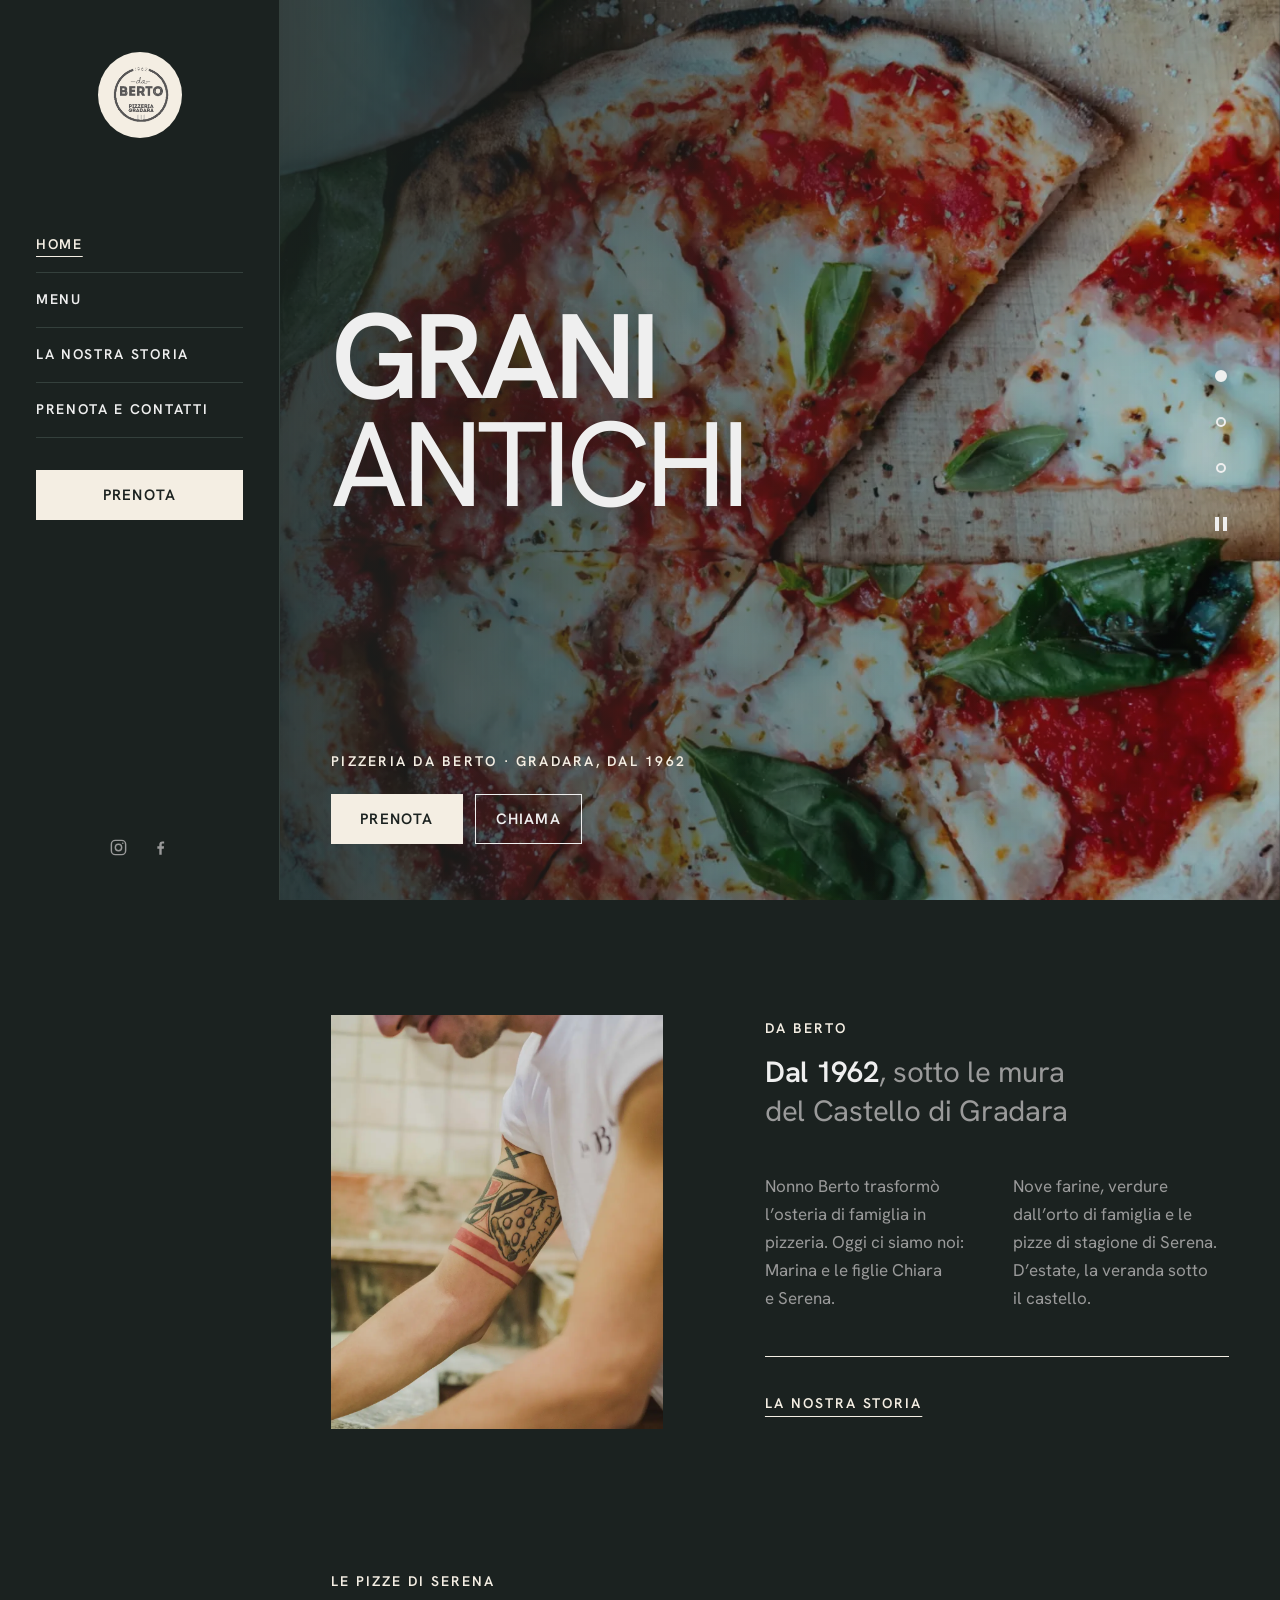
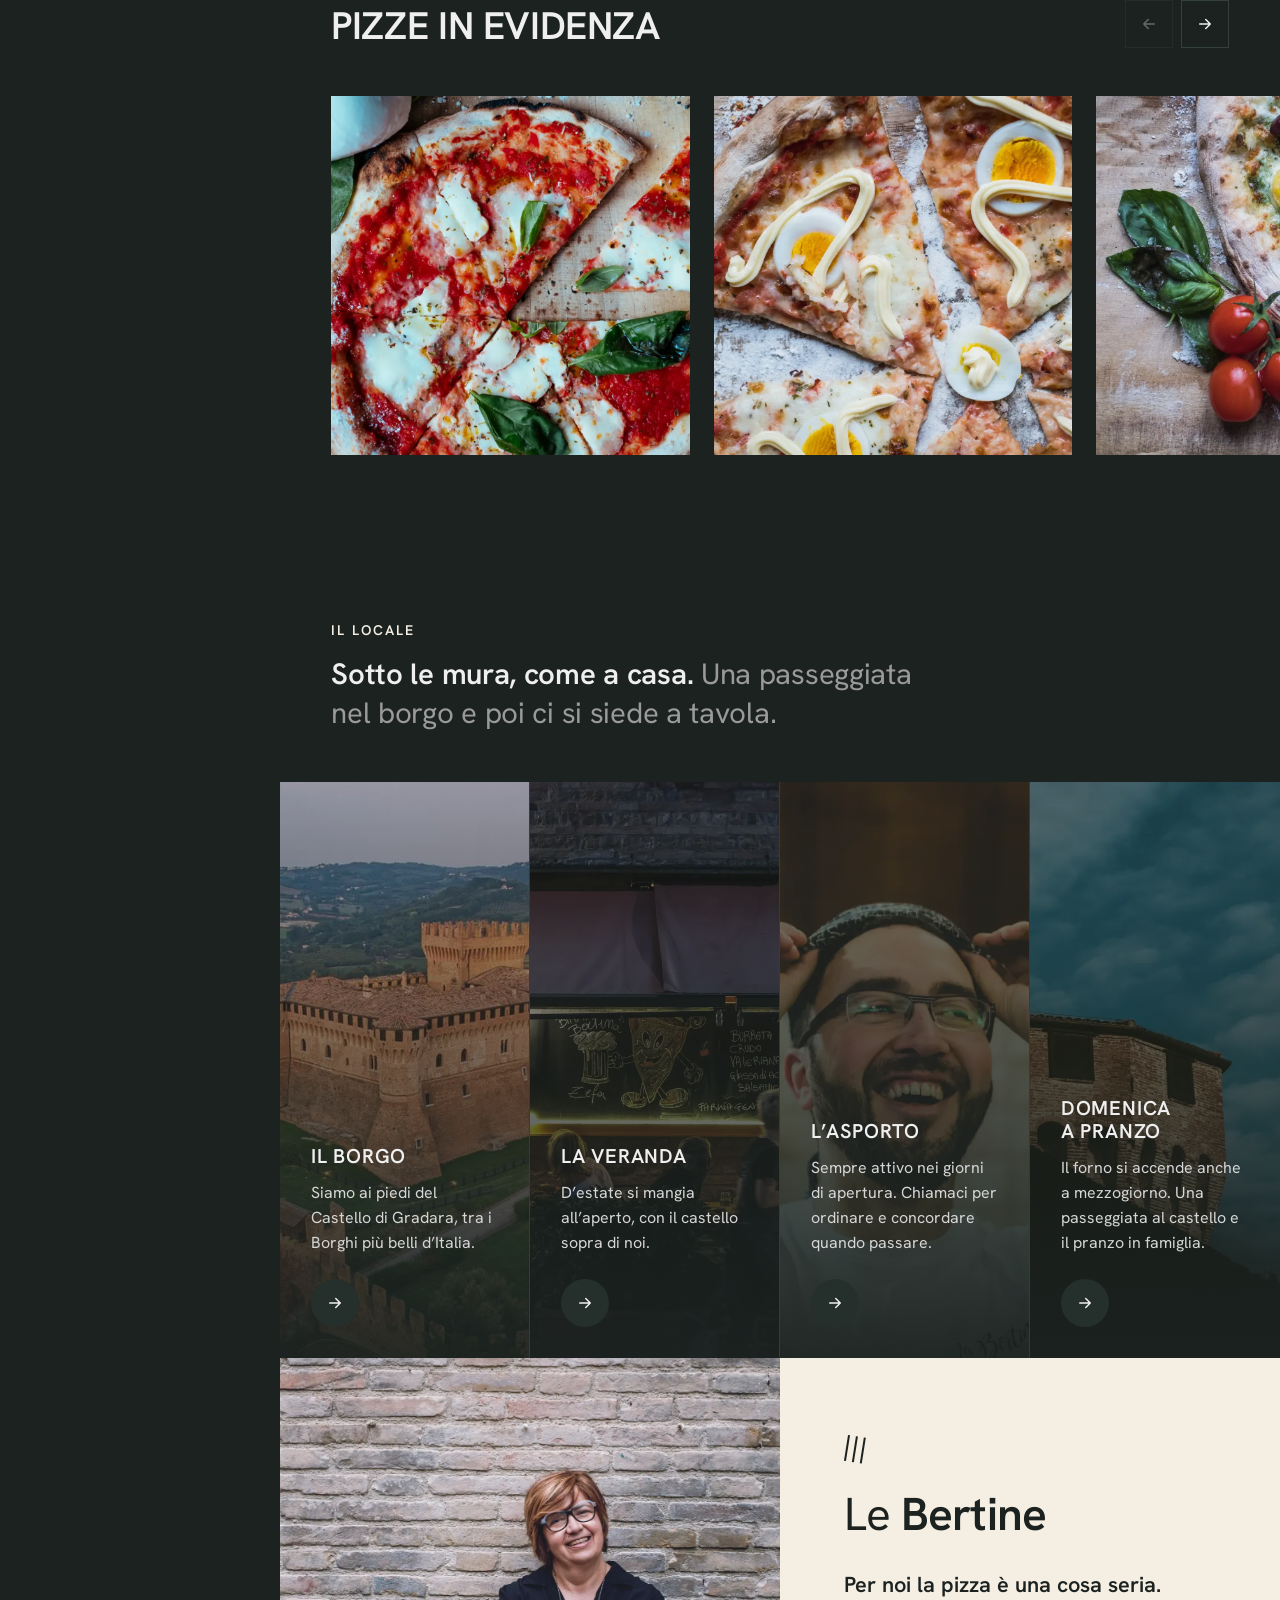
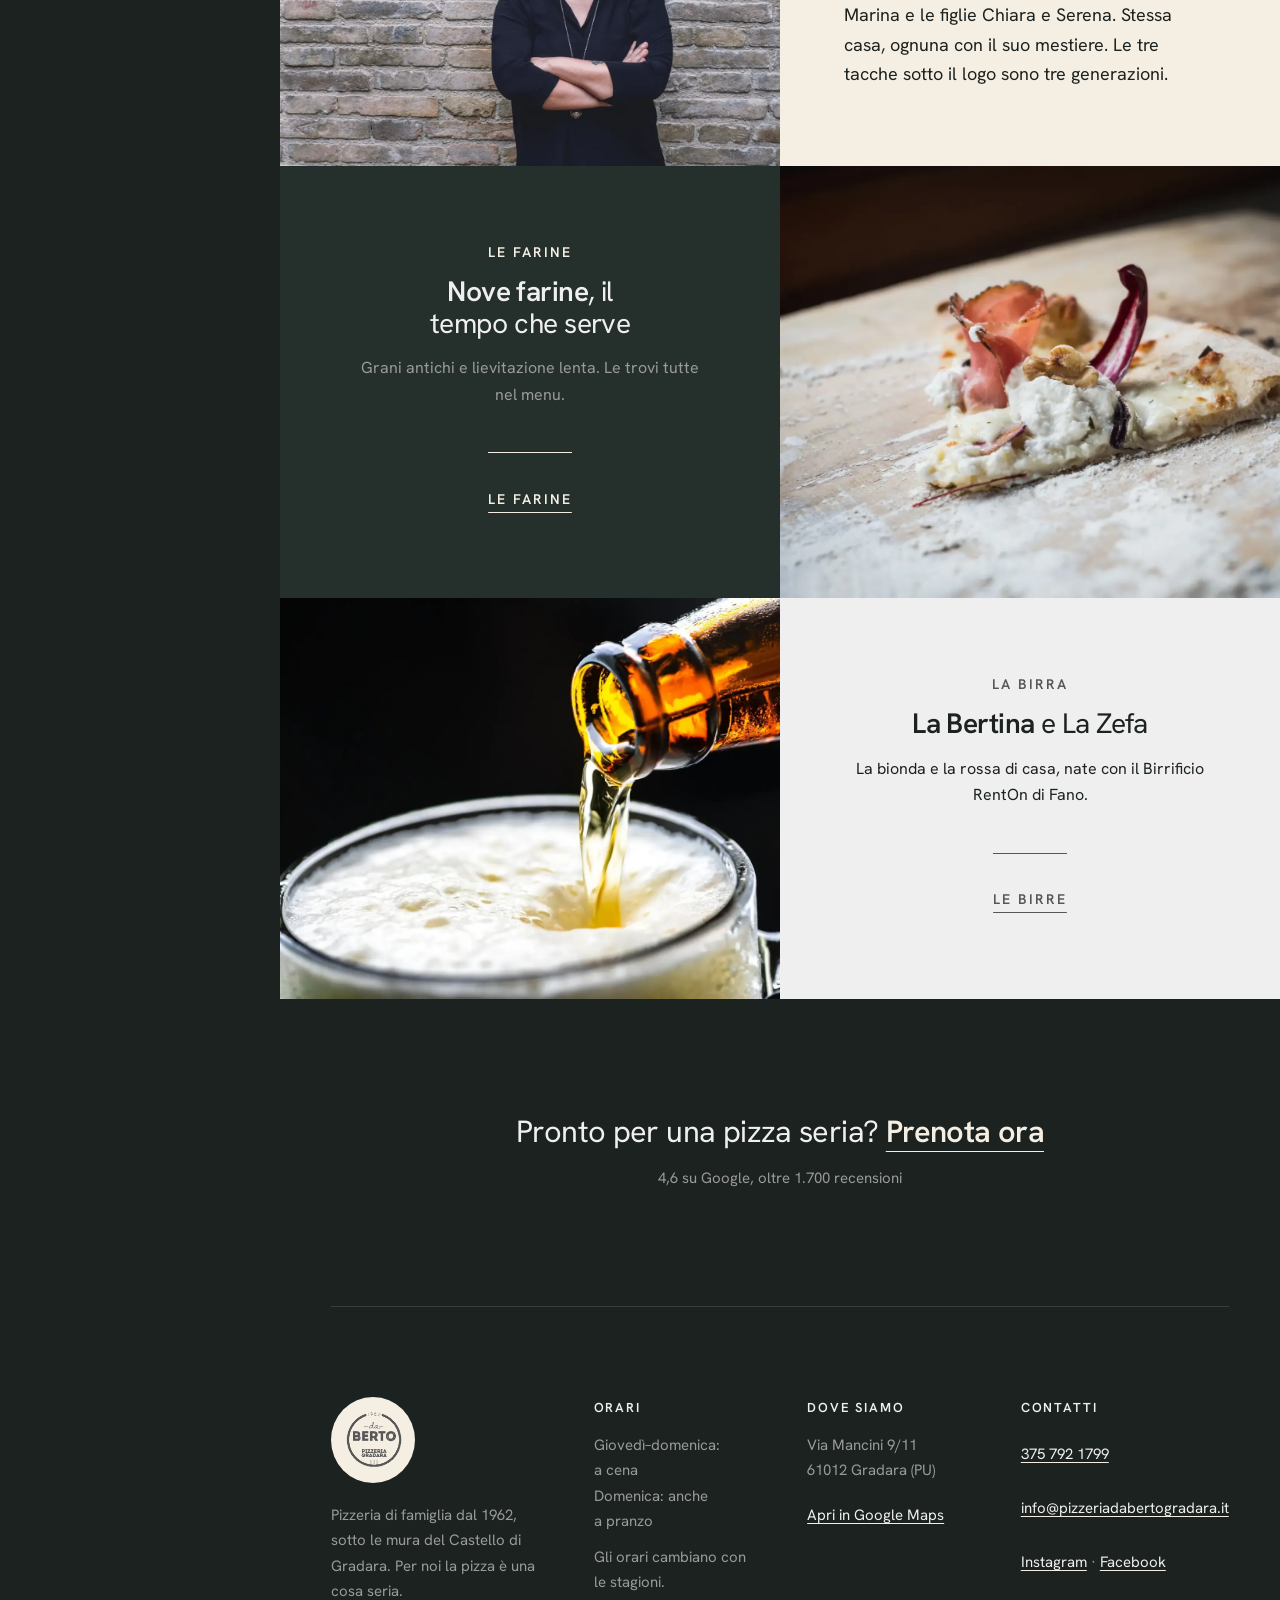
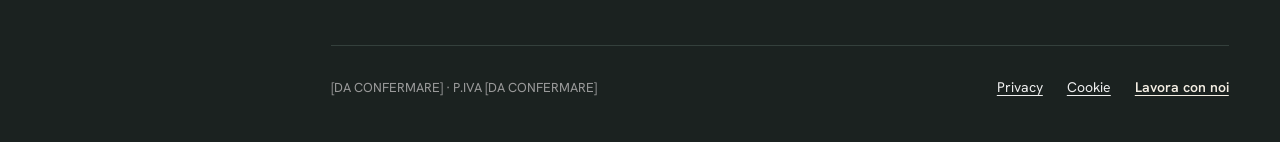
==== commit cc71b255: "Aggiorna anteprima: pulsante pausa dello slider (tema 3.5.8-pepe)" ====
--- a/index.html
+++ b/index.html
@@ -43,7 +43,10 @@
 .is-small-text{font-size:.875em}.is-regular-text{font-size:1em}.is-large-text{font-size:2.25em}.is-larger-text{font-size:3em}.has-drop-cap:not(:focus):first-letter{float:left;font-size:8.4em;font-style:normal;font-weight:100;line-height:.68;margin:.05em .1em 0 0;text-transform:uppercase}body.rtl .has-drop-cap:not(:focus):first-letter{float:none;margin-left:.1em}p.has-drop-cap.has-background{overflow:hidden}:root :where(p.has-background){padding:1.25em 2.375em}:where(p.has-text-color:not(.has-link-color)) a{color:inherit}p.has-text-align-left[style*="writing-mode:vertical-lr"],p.has-text-align-right[style*="writing-mode:vertical-rl"]{rotate:180deg}
 /*# sourceURL=./wp-includes/blocks/paragraph/style.min.css */
 </style>
-<link rel='stylesheet' id='wp-block-cover-css' href='./wp-includes/blocks/cover/style.min.css?ver=7.1.4' media='all' />
+<style id="wp-block-cover-inline-css">
+.wp-block-cover,.wp-block-cover-image{align-items:center;background-position:50%;box-sizing:border-box;display:flex;justify-content:center;min-height:430px;overflow:hidden;overflow:clip;padding:1em;position:relative}.wp-block-cover .has-background-dim:not([class*=-background-color]),.wp-block-cover-image .has-background-dim:not([class*=-background-color]),.wp-block-cover-image.has-background-dim:not([class*=-background-color]),.wp-block-cover.has-background-dim:not([class*=-background-color]){background-color:#000}.wp-block-cover .has-background-dim.has-background-gradient,.wp-block-cover-image .has-background-dim.has-background-gradient{background-color:transparent}.wp-block-cover-image.has-background-dim:before,.wp-block-cover.has-background-dim:before{background-color:inherit;content:""}.wp-block-cover .wp-block-cover__background,.wp-block-cover .wp-block-cover__gradient-background,.wp-block-cover-image .wp-block-cover__background,.wp-block-cover-image .wp-block-cover__gradient-background,.wp-block-cover-image.has-background-dim:not(.has-background-gradient):before,.wp-block-cover.has-background-dim:not(.has-background-gradient):before{bottom:0;left:0;opacity:.5;position:absolute;right:0;top:0}.wp-block-cover-image.has-background-dim.has-background-dim-10 .wp-block-cover__background,.wp-block-cover-image.has-background-dim.has-background-dim-10 .wp-block-cover__gradient-background,.wp-block-cover-image.has-background-dim.has-background-dim-10:not(.has-background-gradient):before,.wp-block-cover.has-background-dim.has-background-dim-10 .wp-block-cover__background,.wp-block-cover.has-background-dim.has-background-dim-10 .wp-block-cover__gradient-background,.wp-block-cover.has-background-dim.has-background-dim-10:not(.has-background-gradient):before{opacity:.1}.wp-block-cover-image.has-background-dim.has-background-dim-20 .wp-block-cover__background,.wp-block-cover-image.has-background-dim.has-background-dim-20 .wp-block-cover__gradient-background,.wp-block-cover-image.has-background-dim.has-background-dim-20:not(.has-background-gradient):before,.wp-block-cover.has-background-dim.has-background-dim-20 .wp-block-cover__background,.wp-block-cover.has-background-dim.has-background-dim-20 .wp-block-cover__gradient-background,.wp-block-cover.has-background-dim.has-background-dim-20:not(.has-background-gradient):before{opacity:.2}.wp-block-cover-image.has-background-dim.has-background-dim-30 .wp-block-cover__background,.wp-block-cover-image.has-background-dim.has-background-dim-30 .wp-block-cover__gradient-background,.wp-block-cover-image.has-background-dim.has-background-dim-30:not(.has-background-gradient):before,.wp-block-cover.has-background-dim.has-background-dim-30 .wp-block-cover__background,.wp-block-cover.has-background-dim.has-background-dim-30 .wp-block-cover__gradient-background,.wp-block-cover.has-background-dim.has-background-dim-30:not(.has-background-gradient):before{opacity:.3}.wp-block-cover-image.has-background-dim.has-background-dim-40 .wp-block-cover__background,.wp-block-cover-image.has-background-dim.has-background-dim-40 .wp-block-cover__gradient-background,.wp-block-cover-image.has-background-dim.has-background-dim-40:not(.has-background-gradient):before,.wp-block-cover.has-background-dim.has-background-dim-40 .wp-block-cover__background,.wp-block-cover.has-background-dim.has-background-dim-40 .wp-block-cover__gradient-background,.wp-block-cover.has-background-dim.has-background-dim-40:not(.has-background-gradient):before{opacity:.4}.wp-block-cover-image.has-background-dim.has-background-dim-50 .wp-block-cover__background,.wp-block-cover-image.has-background-dim.has-background-dim-50 .wp-block-cover__gradient-background,.wp-block-cover-image.has-background-dim.has-background-dim-50:not(.has-background-gradient):before,.wp-block-cover.has-background-dim.has-background-dim-50 .wp-block-cover__background,.wp-block-cover.has-background-dim.has-background-dim-50 .wp-block-cover__gradient-background,.wp-block-cover.has-background-dim.has-background-dim-50:not(.has-background-gradient):before{opacity:.5}.wp-block-cover-image.has-background-dim.has-background-dim-60 .wp-block-cover__background,.wp-block-cover-image.has-background-dim.has-background-dim-60 .wp-block-cover__gradient-background,.wp-block-cover-image.has-background-dim.has-background-dim-60:not(.has-background-gradient):before,.wp-block-cover.has-background-dim.has-background-dim-60 .wp-block-cover__background,.wp-block-cover.has-background-dim.has-background-dim-60 .wp-block-cover__gradient-background,.wp-block-cover.has-background-dim.has-background-dim-60:not(.has-background-gradient):before{opacity:.6}.wp-block-cover-image.has-background-dim.has-background-dim-70 .wp-block-cover__background,.wp-block-cover-image.has-background-dim.has-background-dim-70 .wp-block-cover__gradient-background,.wp-block-cover-image.has-background-dim.has-background-dim-70:not(.has-background-gradient):before,.wp-block-cover.has-background-dim.has-background-dim-70 .wp-block-cover__background,.wp-block-cover.has-background-dim.has-background-dim-70 .wp-block-cover__gradient-background,.wp-block-cover.has-background-dim.has-background-dim-70:not(.has-background-gradient):before{opacity:.7}.wp-block-cover-image.has-background-dim.has-background-dim-80 .wp-block-cover__background,.wp-block-cover-image.has-background-dim.has-background-dim-80 .wp-block-cover__gradient-background,.wp-block-cover-image.has-background-dim.has-background-dim-80:not(.has-background-gradient):before,.wp-block-cover.has-background-dim.has-background-dim-80 .wp-block-cover__background,.wp-block-cover.has-background-dim.has-background-dim-80 .wp-block-cover__gradient-background,.wp-block-cover.has-background-dim.has-background-dim-80:not(.has-background-gradient):before{opacity:.8}.wp-block-cover-image.has-background-dim.has-background-dim-90 .wp-block-cover__background,.wp-block-cover-image.has-background-dim.has-background-dim-90 .wp-block-cover__gradient-background,.wp-block-cover-image.has-background-dim.has-background-dim-90:not(.has-background-gradient):before,.wp-block-cover.has-background-dim.has-background-dim-90 .wp-block-cover__background,.wp-block-cover.has-background-dim.has-background-dim-90 .wp-block-cover__gradient-background,.wp-block-cover.has-background-dim.has-background-dim-90:not(.has-background-gradient):before{opacity:.9}.wp-block-cover-image.has-background-dim.has-background-dim-100 .wp-block-cover__background,.wp-block-cover-image.has-background-dim.has-background-dim-100 .wp-block-cover__gradient-background,.wp-block-cover-image.has-background-dim.has-background-dim-100:not(.has-background-gradient):before,.wp-block-cover.has-background-dim.has-background-dim-100 .wp-block-cover__background,.wp-block-cover.has-background-dim.has-background-dim-100 .wp-block-cover__gradient-background,.wp-block-cover.has-background-dim.has-background-dim-100:not(.has-background-gradient):before{opacity:1}.wp-block-cover .wp-block-cover__background.has-background-dim.has-background-dim-0,.wp-block-cover .wp-block-cover__gradient-background.has-background-dim.has-background-dim-0,.wp-block-cover-image .wp-block-cover__background.has-background-dim.has-background-dim-0,.wp-block-cover-image .wp-block-cover__gradient-background.has-background-dim.has-background-dim-0{opacity:0}.wp-block-cover .wp-block-cover__background.has-background-dim.has-background-dim-10,.wp-block-cover .wp-block-cover__gradient-background.has-background-dim.has-background-dim-10,.wp-block-cover-image .wp-block-cover__background.has-background-dim.has-background-dim-10,.wp-block-cover-image .wp-block-cover__gradient-background.has-background-dim.has-background-dim-10{opacity:.1}.wp-block-cover .wp-block-cover__background.has-background-dim.has-background-dim-20,.wp-block-cover .wp-block-cover__gradient-background.has-background-dim.has-background-dim-20,.wp-block-cover-image .wp-block-cover__background.has-background-dim.has-background-dim-20,.wp-block-cover-image .wp-block-cover__gradient-background.has-background-dim.has-background-dim-20{opacity:.2}.wp-block-cover .wp-block-cover__background.has-background-dim.has-background-dim-30,.wp-block-cover .wp-block-cover__gradient-background.has-background-dim.has-background-dim-30,.wp-block-cover-image .wp-block-cover__background.has-background-dim.has-background-dim-30,.wp-block-cover-image .wp-block-cover__gradient-background.has-background-dim.has-background-dim-30{opacity:.3}.wp-block-cover .wp-block-cover__background.has-background-dim.has-background-dim-40,.wp-block-cover .wp-block-cover__gradient-background.has-background-dim.has-background-dim-40,.wp-block-cover-image .wp-block-cover__background.has-background-dim.has-background-dim-40,.wp-block-cover-image .wp-block-cover__gradient-background.has-background-dim.has-background-dim-40{opacity:.4}.wp-block-cover .wp-block-cover__background.has-background-dim.has-background-dim-50,.wp-block-cover .wp-block-cover__gradient-background.has-background-dim.has-background-dim-50,.wp-block-cover-image .wp-block-cover__background.has-background-dim.has-background-dim-50,.wp-block-cover-image .wp-block-cover__gradient-background.has-background-dim.has-background-dim-50{opacity:.5}.wp-block-cover .wp-block-cover__background.has-background-dim.has-background-dim-60,.wp-block-cover .wp-block-cover__gradient-background.has-background-dim.has-background-dim-60,.wp-block-cover-image .wp-block-cover__background.has-background-dim.has-background-dim-60,.wp-block-cover-image .wp-block-cover__gradient-background.has-background-dim.has-background-dim-60{opacity:.6}.wp-block-cover .wp-block-cover__background.has-background-dim.has-background-dim-70,.wp-block-cover .wp-block-cover__gradient-background.has-background-dim.has-background-dim-70,.wp-block-cover-image .wp-block-cover__background.has-background-dim.has-background-dim-70,.wp-block-cover-image .wp-block-cover__gradient-background.has-background-dim.has-background-dim-70{opacity:.7}.wp-block-cover .wp-block-cover__background.has-background-dim.has-background-dim-80,.wp-block-cover .wp-block-cover__gradient-background.has-background-dim.has-background-dim-80,.wp-block-cover-image .wp-block-cover__background.has-background-dim.has-background-dim-80,.wp-block-cover-image .wp-block-cover__gradient-background.has-background-dim.has-background-dim-80{opacity:.8}.wp-block-cover .wp-block-cover__background.has-background-dim.has-background-dim-90,.wp-block-cover .wp-block-cover__gradient-background.has-background-dim.has-background-dim-90,.wp-block-cover-image .wp-block-cover__background.has-background-dim.has-background-dim-90,.wp-block-cover-image .wp-block-cover__gradient-background.has-background-dim.has-background-dim-90{opacity:.9}.wp-block-cover .wp-block-cover__background.has-background-dim.has-background-dim-100,.wp-block-cover .wp-block-cover__gradient-background.has-background-dim.has-background-dim-100,.wp-block-cover-image .wp-block-cover__background.has-background-dim.has-background-dim-100,.wp-block-cover-image .wp-block-cover__gradient-background.has-background-dim.has-background-dim-100{opacity:1}.wp-block-cover-image.alignleft,.wp-block-cover-image.alignright,.wp-block-cover.alignleft,.wp-block-cover.alignright{max-width:420px;width:100%}.wp-block-cover-image.aligncenter,.wp-block-cover-image.alignleft,.wp-block-cover-image.alignright,.wp-block-cover.aligncenter,.wp-block-cover.alignleft,.wp-block-cover.alignright{display:flex}.wp-block-cover .wp-block-cover__inner-container,.wp-block-cover-image .wp-block-cover__inner-container{color:inherit;position:relative;width:100%}.wp-block-cover-image.is-position-top-left,.wp-block-cover.is-position-top-left{align-items:flex-start;justify-content:flex-start}.wp-block-cover-image.is-position-top-center,.wp-block-cover.is-position-top-center{align-items:flex-start;justify-content:center}.wp-block-cover-image.is-position-top-right,.wp-block-cover.is-position-top-right{align-items:flex-start;justify-content:flex-end}.wp-block-cover-image.is-position-center-left,.wp-block-cover.is-position-center-left{align-items:center;justify-content:flex-start}.wp-block-cover-image.is-position-center-center,.wp-block-cover.is-position-center-center{align-items:center;justify-content:center}.wp-block-cover-image.is-position-center-right,.wp-block-cover.is-position-center-right{align-items:center;justify-content:flex-end}.wp-block-cover-image.is-position-bottom-left,.wp-block-cover.is-position-bottom-left{align-items:flex-end;justify-content:flex-start}.wp-block-cover-image.is-position-bottom-center,.wp-block-cover.is-position-bottom-center{align-items:flex-end;justify-content:center}.wp-block-cover-image.is-position-bottom-right,.wp-block-cover.is-position-bottom-right{align-items:flex-end;justify-content:flex-end}.wp-block-cover-image.has-custom-content-position.has-custom-content-position .wp-block-cover__inner-container,.wp-block-cover.has-custom-content-position.has-custom-content-position .wp-block-cover__inner-container{margin:0}.wp-block-cover-image.has-custom-content-position.has-custom-content-position.is-position-bottom-left .wp-block-cover__inner-container,.wp-block-cover-image.has-custom-content-position.has-custom-content-position.is-position-bottom-right .wp-block-cover__inner-container,.wp-block-cover-image.has-custom-content-position.has-custom-content-position.is-position-center-left .wp-block-cover__inner-container,.wp-block-cover-image.has-custom-content-position.has-custom-content-position.is-position-center-right .wp-block-cover__inner-container,.wp-block-cover-image.has-custom-content-position.has-custom-content-position.is-position-top-left .wp-block-cover__inner-container,.wp-block-cover-image.has-custom-content-position.has-custom-content-position.is-position-top-right .wp-block-cover__inner-container,.wp-block-cover.has-custom-content-position.has-custom-content-position.is-position-bottom-left .wp-block-cover__inner-container,.wp-block-cover.has-custom-content-position.has-custom-content-position.is-position-bottom-right .wp-block-cover__inner-container,.wp-block-cover.has-custom-content-position.has-custom-content-position.is-position-center-left .wp-block-cover__inner-container,.wp-block-cover.has-custom-content-position.has-custom-content-position.is-position-center-right .wp-block-cover__inner-container,.wp-block-cover.has-custom-content-position.has-custom-content-position.is-position-top-left .wp-block-cover__inner-container,.wp-block-cover.has-custom-content-position.has-custom-content-position.is-position-top-right .wp-block-cover__inner-container{margin:0;width:auto}.wp-block-cover .wp-block-cover__image-background,.wp-block-cover video.wp-block-cover__video-background,.wp-block-cover-image .wp-block-cover__image-background,.wp-block-cover-image video.wp-block-cover__video-background{border:none;bottom:0;box-shadow:none;height:100%;left:0;margin:0;max-height:none;max-width:none;-o-object-fit:cover;object-fit:cover;outline:none;padding:0;position:absolute;right:0;top:0;width:100%}.wp-block-cover .wp-block-cover__embed-background,.wp-block-cover-image .wp-block-cover__embed-background{border:none;bottom:0;box-shadow:none;height:100%;left:0;margin:0;max-height:none;max-width:none;outline:none;padding:0;pointer-events:none;position:absolute;right:0;top:0;width:100%}.wp-block-cover .wp-block-cover__embed-background .wp-block-embed__wrapper,.wp-block-cover-image .wp-block-cover__embed-background .wp-block-embed__wrapper{bottom:0;height:100%;left:0;margin:0;padding:0;position:absolute;right:0;top:0;width:100%}.wp-block-cover .wp-block-cover__embed-background .wp-block-embed__wrapper iframe,.wp-block-cover .wp-block-cover__embed-background iframe,.wp-block-cover-image .wp-block-cover__embed-background .wp-block-embed__wrapper iframe,.wp-block-cover-image .wp-block-cover__embed-background iframe{height:100vh;left:50%;min-height:100%;min-width:100%;pointer-events:none;position:absolute;top:50%;transform:translate(-50%,-50%);width:100vw}.wp-block-cover-image.has-parallax,.wp-block-cover.has-parallax,.wp-block-cover__image-background.has-parallax,video.wp-block-cover__video-background.has-parallax{background-attachment:fixed;background-repeat:no-repeat;background-size:cover}@supports (-webkit-touch-callout:inherit){.wp-block-cover-image.has-parallax,.wp-block-cover.has-parallax,.wp-block-cover__image-background.has-parallax,video.wp-block-cover__video-background.has-parallax{background-attachment:scroll}}@media (prefers-reduced-motion:reduce){.wp-block-cover-image.has-parallax,.wp-block-cover.has-parallax,.wp-block-cover__image-background.has-parallax,video.wp-block-cover__video-background.has-parallax{background-attachment:scroll}}.wp-block-cover-image.is-repeated,.wp-block-cover.is-repeated,.wp-block-cover__image-background.is-repeated,video.wp-block-cover__video-background.is-repeated{background-repeat:repeat;background-size:auto}.wp-block-cover-image-text,.wp-block-cover-image-text a,.wp-block-cover-image-text a:active,.wp-block-cover-image-text a:focus,.wp-block-cover-image-text a:hover,.wp-block-cover-text,.wp-block-cover-text a,.wp-block-cover-text a:active,.wp-block-cover-text a:focus,.wp-block-cover-text a:hover,section.wp-block-cover-image h2,section.wp-block-cover-image h2 a,section.wp-block-cover-image h2 a:active,section.wp-block-cover-image h2 a:focus,section.wp-block-cover-image h2 a:hover{color:#fff}.wp-block-cover-image .wp-block-cover.has-left-content{justify-content:flex-start}.wp-block-cover-image .wp-block-cover.has-right-content{justify-content:flex-end}.wp-block-cover-image.has-left-content .wp-block-cover-image-text,.wp-block-cover.has-left-content .wp-block-cover-text,section.wp-block-cover-image.has-left-content>h2{margin-left:0;text-align:left}.wp-block-cover-image.has-right-content .wp-block-cover-image-text,.wp-block-cover.has-right-content .wp-block-cover-text,section.wp-block-cover-image.has-right-content>h2{margin-right:0;text-align:right}.wp-block-cover .wp-block-cover-text,.wp-block-cover-image .wp-block-cover-image-text,section.wp-block-cover-image>h2{font-size:2em;line-height:1.25;margin-bottom:0;max-width:840px;padding:.44em;text-align:center;z-index:1}:where(.wp-block-cover-image:not(.has-text-color)),:where(.wp-block-cover:not(.has-text-color)){color:#fff}:where(.wp-block-cover-image.is-light:not(.has-text-color)),:where(.wp-block-cover.is-light:not(.has-text-color)){color:#000}:root :where(.wp-block-cover h1:not(.has-text-color)),:root :where(.wp-block-cover h2:not(.has-text-color)),:root :where(.wp-block-cover h3:not(.has-text-color)),:root :where(.wp-block-cover h4:not(.has-text-color)),:root :where(.wp-block-cover h5:not(.has-text-color)),:root :where(.wp-block-cover h6:not(.has-text-color)),:root :where(.wp-block-cover p:not(.has-text-color)){color:inherit}body:not(.editor-styles-wrapper) .wp-block-cover:not(.wp-block-cover:has(.wp-block-cover__background+.wp-block-cover__inner-container)) .wp-block-cover__video-background{z-index:0}body:not(.editor-styles-wrapper) .wp-block-cover:not(.wp-block-cover:has(.wp-block-cover__background+.wp-block-cover__inner-container)) .wp-block-cover__embed-background{z-index:0}body:not(.editor-styles-wrapper) .wp-block-cover:not(.wp-block-cover:has(.wp-block-cover__background+.wp-block-cover__inner-container)) .wp-block-cover__image-background{z-index:0}body:not(.editor-styles-wrapper) .wp-block-cover:not(.wp-block-cover:has(.wp-block-cover__background+.wp-block-cover__inner-container)) .wp-block-cover__background,body:not(.editor-styles-wrapper) .wp-block-cover:not(.wp-block-cover:has(.wp-block-cover__background+.wp-block-cover__inner-container)) .wp-block-cover__gradient-background,body:not(.editor-styles-wrapper) .wp-block-cover:not(.wp-block-cover:has(.wp-block-cover__background+.wp-block-cover__inner-container)).has-background-dim:not(.has-background-gradient):before{z-index:1}body:not(.editor-styles-wrapper) .wp-block-cover:not(.wp-block-cover:has(.wp-block-cover__background+.wp-block-cover__inner-container)) .wp-block-cover__inner-container{z-index:1}.has-modal-open body:not(.editor-styles-wrapper) .wp-block-cover:not(.wp-block-cover:has(.wp-block-cover__background+.wp-block-cover__inner-container)) .wp-block-cover__inner-container{z-index:auto}
+/*# sourceURL=./wp-includes/blocks/cover/style.min.css */
+</style>
 <style id="wp-block-heading-inline-css">
 h1:where(.wp-block-heading).has-background,h2:where(.wp-block-heading).has-background,h3:where(.wp-block-heading).has-background,h4:where(.wp-block-heading).has-background,h5:where(.wp-block-heading).has-background,h6:where(.wp-block-heading).has-background{padding:1.25em 2.375em}h1.has-text-align-left[style*=writing-mode]:where([style*=vertical-lr]),h1.has-text-align-right[style*=writing-mode]:where([style*=vertical-rl]),h2.has-text-align-left[style*=writing-mode]:where([style*=vertical-lr]),h2.has-text-align-right[style*=writing-mode]:where([style*=vertical-rl]),h3.has-text-align-left[style*=writing-mode]:where([style*=vertical-lr]),h3.has-text-align-right[style*=writing-mode]:where([style*=vertical-rl]),h4.has-text-align-left[style*=writing-mode]:where([style*=vertical-lr]),h4.has-text-align-right[style*=writing-mode]:where([style*=vertical-rl]),h5.has-text-align-left[style*=writing-mode]:where([style*=vertical-lr]),h5.has-text-align-right[style*=writing-mode]:where([style*=vertical-rl]),h6.has-text-align-left[style*=writing-mode]:where([style*=vertical-lr]),h6.has-text-align-right[style*=writing-mode]:where([style*=vertical-rl]){rotate:180deg}
 /*# sourceURL=./wp-includes/blocks/heading/style.min.css */
@@ -87,244 +90,7 @@
 /*# sourceURL=/wp-includes/css/wp-block-template-skip-link.min.css */
 </style>
 <link rel='stylesheet' id='daberto-css' href='./wp-content/themes/daberto/assets/css/theme.css?ver=1794484530' media='all' />
-<style id="daberto-pepe-inline-css">
-/* Stile Pepe (copia di prova, 12/11/2026): look ispirato a pepeingrani.it sopra theme.css.
-   Verde notte del 3.0, accento crema del logo (#F4EEE3; le classi conservano il nome "rame"), titoli maiuscoli a due pesi, barra laterale fissa su desktop.
-   Togliere questo file (e il suo enqueue in functions.php) riporta il tema 3.4.9. */
-:root{--nero:var(--wp--preset--color--notte);--scuro:var(--wp--preset--color--notte-chiara);--bianco:var(--wp--preset--color--crema);--grigio:var(--wp--preset--color--crema-tenue);--rame:var(--wp--preset--color--ambra);--linea:var(--wp--preset--color--linea);--rame-scuro:#575656;--rame-testo:var(--wp--preset--color--salvia);--su-rame:var(--nero);--nero-rgb:27 34 32;--rame-rgb:244 238 227;--side:0px;--freccia:url("data:image/svg+xml,%3Csvg xmlns='http://www.w3.org/2000/svg' viewBox='0 0 24 24' fill='none' stroke='%23000' stroke-width='2' stroke-linecap='round' stroke-linejoin='round'%3E%3Cpath d='M5 12h14M13 6l6 6-6 6'/%3E%3C/svg%3E")}
-html{scrollbar-color:var(--rame) var(--nero)}
-::selection{background:var(--rame);color:var(--su-rame)}
-.is-style-luce::after{background:linear-gradient(to top,rgb(var(--rame-rgb) / .4),rgb(var(--rame-rgb) / .1) 45%,transparent 75%)}
-.wp-block-button__link{border-radius:0}
-
-/* Testi ricorrenti: sopratitolo rame, titoli maiuscoli, frasi a due toni (grigio + parole chiave in bianco). */
-.sopra{margin:0 0 14px;max-width:none;font-size:14px;line-height:1.4;font-weight:600;letter-spacing:.14em;text-transform:uppercase;color:var(--rame-testo)}
-.maiuscolo{text-transform:uppercase;font-size:clamp(28px,3vw,40px);letter-spacing:-.01em}
-.dichiarazione{max-width:none;font-size:clamp(24px,2.3vw,34px);line-height:1.35;font-weight:400;letter-spacing:-.01em;color:var(--grigio)}
-.dichiarazione strong{color:var(--bianco);font-weight:600}
-.link-rame{max-width:none;margin-top:44px;padding-top:24px;border-top:1px solid var(--rame-testo)}
-.link-rame a{display:inline-flex;align-items:center;min-height:44px;color:var(--rame-testo);font-size:14px;font-weight:600;letter-spacing:.14em;text-transform:uppercase;text-decoration:underline;text-decoration-thickness:1px;text-underline-offset:.6em}
-.link-rame a:hover{color:var(--bianco)}
-
-/* Freccia tonda (riquadri e scacchiera): pulsante con il testo come nome accessibile, a schermo solo la freccia. */
-.freccia-tonda{margin-top:24px}
-.freccia-tonda .wp-block-button__link{width:48px;height:48px;min-height:48px;padding:0;border:0;border-radius:50%;font-size:0;letter-spacing:0;background:var(--scuro);color:var(--bianco)}
-.freccia-tonda .wp-block-button__link::before{content:'';width:18px;height:18px;background:currentColor;-webkit-mask:var(--freccia) center/contain no-repeat;mask:var(--freccia) center/contain no-repeat}
-@media(hover:hover) and (pointer:fine){.freccia-tonda .wp-block-button__link:hover{transform:translateX(4px)}}
-
-/* Apertura: slider a tutto schermo, una foto alla volta (site.js). Senza JS resta la prima foto. */
-.pepe-slider{position:relative;display:grid;min-height:100svh;background:var(--nero);overflow:hidden;isolation:isolate}
-.pepe-slider>*{grid-area:1/1;min-width:0}
-.pepe-slider .pepe-slide.wp-block-cover{min-height:100svh;padding:140px var(--gutter) 220px;align-items:center;justify-content:flex-start}
-.pepe-slide .wp-block-cover__background{background:linear-gradient(90deg,rgb(var(--nero-rgb) / .86) 0%,rgb(var(--nero-rgb) / .55) 45%,rgb(var(--nero-rgb) / .2) 100%)!important;opacity:1!important}
-.pepe-slide .wp-block-cover__inner-container{width:100%;color:var(--bianco)}
-.slide-title{margin:0;max-width:none;font-size:clamp(52px,9.4vw,136px);line-height:.9;font-weight:400;letter-spacing:-.05em;text-transform:uppercase;color:var(--bianco);text-shadow:0 2px 28px rgb(var(--nero-rgb) / .45)}
-.slide-title strong{display:block;font-weight:600}
-/* Crossfade without a dark dip: the outgoing photo (is-prev) stays fully opaque underneath while the new one
-   (is-active) fades in on top; the others reset instantly where nobody sees them. */
-.pepe-slider:not(.is-ready) .pepe-slide~.pepe-slide{opacity:0;visibility:hidden}
-.pepe-slider.is-ready .pepe-slide{opacity:0;visibility:hidden;z-index:0}
-.pepe-slider.is-ready .pepe-slide.is-prev{opacity:1;visibility:visible;z-index:1}
-.pepe-slider.is-ready .pepe-slide.is-active{opacity:1;visibility:visible;z-index:2;transition:opacity 1.4s cubic-bezier(.4,0,.2,1)}
-.pepe-slider.is-ready .is-prev .slide-title{opacity:0;transition:opacity .5s ease-out}
-@media(prefers-reduced-motion:no-preference){
- /* Slow zoom on the photo on screen; the outgoing one keeps its scale, so nothing jumps during the fade. */
- .pepe-slider.is-ready .pepe-slide .wp-block-cover__image-background{transform:scale(1.06);will-change:transform}
- .pepe-slider.is-ready :is(.is-active,.is-prev) .wp-block-cover__image-background{transform:scale(1);transition:transform 5s cubic-bezier(.25,.1,.25,1)}
- .pepe-slider.is-ready .slide-title{transform:translateY(40px)}
- .pepe-slider.is-ready .is-prev .slide-title{transform:none}
- .pepe-slider.is-ready .is-active .slide-title{transform:none;transition:transform 1.3s var(--ease-out)}
-}
-.slider-copy{z-index:3;align-self:end;padding:0 var(--gutter) 56px}
-.slider-copy h1{margin:0;font-size:14px;line-height:1.5;font-weight:600;letter-spacing:.16em;text-transform:uppercase;color:var(--rame-testo)}
-.slider-copy .actions{justify-content:flex-start;margin-top:22px}
-.slider-nav{position:absolute;z-index:4;top:50%;right:max(8px,calc(var(--gutter) - 14px));transform:translateY(-50%);display:flex;flex-direction:column;align-items:center;gap:2px}
-.slider-nav button{width:44px;height:44px;display:grid;place-items:center;padding:0;border:0;background:none;color:var(--bianco);cursor:pointer}
-.slider-nav button::before{content:'';width:10px;height:10px;border:2px solid currentColor;border-radius:50%;transition:background-color .2s,transform .2s}
-.slider-nav button[aria-current="true"]::before{background:currentColor;transform:scale(1.2)}
-
-/* Dal 1962: foto a sinistra, frase e due colonne a destra. */
-.pepe-intro{display:grid;grid-template-columns:minmax(0,5fr) minmax(0,7fr);gap:clamp(40px,8vw,140px);align-items:center;padding-block:clamp(72px,9vw,130px) 40px}
-.pepe-intro .wp-block-image img{width:100%;aspect-ratio:4/5;object-fit:cover}
-.intro-colonne{display:grid;grid-template-columns:1fr 1fr;gap:32px;margin-top:40px}
-.intro-colonne p{font-size:17px;color:var(--grigio)}
-
-/* Pizze in evidenza: fila che scorre di lato dentro la sezione (la pagina non scorre mai di lato). */
-.pepe-pizze{padding-block:clamp(64px,8vw,110px)}
-.pizze-head{display:flex;align-items:flex-end;justify-content:space-between;gap:24px;margin-bottom:48px}
-.pizze-frecce{display:flex;gap:8px;flex:none}
-.pizze-frecce button{width:48px;height:48px;display:grid;place-items:center;padding:0;border:1px solid var(--linea);background:none;color:var(--bianco);cursor:pointer;transition:border-color .2s,color .2s}
-.pizze-frecce button::before{content:'';width:18px;height:18px;background:currentColor;-webkit-mask:var(--freccia) center/contain no-repeat;mask:var(--freccia) center/contain no-repeat}
-.pizze-frecce .freccia-indietro::before{transform:scaleX(-1)}
-.pizze-frecce button:hover{border-color:var(--rame-testo);color:var(--rame-testo)}
-.pizze-frecce button:disabled{opacity:.35;cursor:default;border-color:var(--linea);color:var(--bianco)}
-.pizze-track{display:flex;gap:24px;overflow-x:auto;overscroll-behavior-x:contain;scroll-snap-type:x mandatory;scrollbar-width:none;padding-inline:max(var(--gutter),(100% - var(--page-max)) / 2);scroll-padding-inline:max(var(--gutter),(100% - var(--page-max)) / 2)}
-.pizze-track::-webkit-scrollbar{display:none}
-.pizza-card{position:relative;flex:0 0 clamp(270px,28vw,420px);margin:0;overflow:hidden;scroll-snap-align:start;background:var(--scuro)}
-.pizza-card .wp-block-image img{width:100%;aspect-ratio:1;object-fit:cover;transition:transform .8s var(--ease-out)}
-.pizza-testo{position:absolute;inset:0;display:flex;flex-direction:column;justify-content:flex-end;gap:8px;padding:clamp(22px,2.4vw,40px);background:var(--rame);color:var(--su-rame);opacity:0;transition:opacity .35s var(--ease-out)}
-.pizza-testo h3{font-size:22px;font-weight:600;letter-spacing:.02em;text-transform:uppercase;color:inherit}
-.pizza-testo p,.pizza-testo p+p{margin:0;font-size:16px;line-height:1.5}
-.pizza-testo .price{margin-top:6px;font-size:17px}
-.pizza-card:hover .pizza-testo,.pizze-track:focus-visible .pizza-testo{opacity:1}
-.pizza-card:hover img{transform:scale(1.04)}
-@media(hover:none),(max-width:760px){
- .pizza-testo{position:static;opacity:1;padding:20px 20px 24px;background:var(--scuro);color:var(--bianco)}
- .pizza-testo h3{color:var(--bianco)}.pizza-testo p{color:var(--grigio)}.pizza-testo .price{color:var(--rame-testo)}
-}
-
-/* Il locale: quattro riquadri con foto; al passaggio il rame sale dal basso. */
-.pepe-locale-head{padding-block:clamp(40px,5vw,72px) 48px}
-.pepe-tessere{display:grid;grid-template-columns:repeat(4,minmax(0,1fr))}
-.pepe-tessere>.wp-block-cover{min-height:clamp(440px,64vh,640px);margin:0;padding:clamp(24px,2.4vw,40px);align-items:flex-end;justify-content:flex-start;overflow:hidden;border-right:1px solid rgba(239,239,239,.12)}
-.pepe-tessere>.wp-block-cover:last-child{border-right:0}
-.pepe-tessere .wp-block-cover__background{background:linear-gradient(to top,rgb(var(--nero-rgb) / .94) 0%,rgb(var(--nero-rgb) / .62) 45%,rgb(var(--nero-rgb) / .25) 100%)!important;opacity:1!important}
-.pepe-tessere>.wp-block-cover::after{content:'';position:absolute;inset:0;z-index:1;background:var(--rame);transform:translateY(101%);transition:transform .5s var(--ease-out)}
-.pepe-tessere .wp-block-cover__inner-container{z-index:2;width:100%}
-.pepe-tessere h3{margin-bottom:14px;font-size:20px;font-weight:600;letter-spacing:.04em;text-transform:uppercase;color:var(--bianco)}
-.pepe-tessere p{max-width:34ch;font-size:16px;line-height:1.55;color:#D6D6D6}
-@media(hover:hover) and (pointer:fine){
- .pepe-tessere>.wp-block-cover:is(:hover,:focus-within)::after{transform:none}
- .pepe-tessere>.wp-block-cover:is(:hover,:focus-within) :is(h3,p){color:var(--su-rame)}
-}
-
-/* Scacchiera: foto e blocchi di colore alternati (rame, grigio scuro, bianco). */
-.pepe-scacchi{display:grid;grid-template-columns:repeat(2,minmax(0,1fr))}
-.pepe-scacchi>*{min-width:0;margin:0}
-.pepe-scacchi>.wp-block-image img{width:100%;height:100%;min-height:340px;object-fit:cover}
-.pepe-scacchi .s-marina img{object-position:63% 35%}
-.scacco{display:flex;flex-direction:column;justify-content:center;padding:clamp(40px,6vw,104px) clamp(28px,5vw,96px)}
-.scacco-rame{background:var(--rame);color:var(--su-rame)}
-.scacco-rame h2{font-size:clamp(34px,3.6vw,52px);font-weight:400;color:inherit}
-.scacco-rame h2 strong{font-weight:600}
-.scacco-rame h2::before{content:'';display:block;width:2px;height:26px;margin:0 0 28px 2px;background:currentColor;transform:rotate(9deg);box-shadow:8px 0,16px 0}
-.scacco-rame .citazione{margin-top:28px;font-size:clamp(20px,1.7vw,24px);line-height:1.45;font-weight:600}
-.scacco-rame p{max-width:46ch}
-.scacco-scuro{background:var(--scuro)}
-.scacco-chiaro{background:var(--bianco);color:var(--nero)}
-.scacco-scuro,.scacco-chiaro{align-items:center;text-align:center}
-.scacco-scuro p,.scacco-chiaro p{margin-inline:auto}
-.scacco h3{font-size:clamp(24px,2.2vw,32px);font-weight:400}
-.scacco h3 strong{font-weight:600}
-.scacco h3+p{margin-top:16px;font-size:16px}
-.scacco-scuro h3+p{color:var(--grigio)}
-.scacco-chiaro .sopra,.scacco-chiaro .link-rame a{color:var(--rame-scuro)}
-.scacco-chiaro .link-rame{border-top-color:var(--rame-scuro)}
-.scacco-chiaro .link-rame a:hover{color:var(--nero)}
-.scacco-chiaro h3{color:var(--nero)}
-.scacco-chiaro .freccia-tonda .wp-block-button__link{background:var(--nero)}
-.scacco-scuro .freccia-tonda .wp-block-button__link{background:var(--nero)}
-.s-marina{order:1}.scacco-rame{order:2}.scacco-scuro{order:3}.s-tavola{order:4}.s-birra{order:5}.scacco-chiaro{order:6}
-
-/* Invito finale. */
-.pepe-cta{padding-block:clamp(72px,9vw,130px);text-align:center}
-.pepe-cta h2{max-width:none;font-size:clamp(24px,2.4vw,34px);font-weight:400}
-.pepe-cta h2 a{color:var(--rame-testo);font-weight:600;text-decoration-thickness:1px;text-underline-offset:.3em}
-.pepe-cta h2 a:hover{color:var(--bianco)}
-.pepe-cta .recensioni{margin:18px auto 0;font-size:15px;color:var(--grigio)}
-
-/* Piè di pagina a quattro colonne: marchio, orari, dove siamo, contatti. */
-.footer.wrap{padding-block:0}
-.footer-pepe{display:grid;grid-template-columns:1.3fr 1fr 1fr 1fr;gap:clamp(32px,4vw,64px);padding-block:clamp(56px,7vw,96px) 40px;border-top:1px solid var(--linea)}
-.footer-pepe p,.footer-pepe p+p{margin:0;max-width:none;font-size:15px;line-height:1.7;color:var(--grigio)}
-.footer-pepe p+p{margin-top:10px}
-.footer-pepe .footer-etichetta{margin-bottom:14px;font-size:13px;font-weight:600;letter-spacing:.14em;text-transform:uppercase;color:var(--bianco)}
-.footer-pepe a{display:inline-flex;align-items:center;min-height:44px;color:var(--bianco);text-decoration-color:var(--rame-testo)}
-.footer-pepe .footer-marchio .logo{margin-bottom:20px}
-.footer-fondo{display:flex;flex-wrap:wrap;justify-content:space-between;align-items:center;gap:4px 32px;padding-block:20px 32px;border-top:1px solid var(--linea)}
-.footer-fondo p{margin:0;max-width:none;font-size:13px;color:var(--grigio)}
-.footer-fondo .footer-links{gap:4px 24px}
-.footer-links .wp-block-button__link{font-size:14px;letter-spacing:0;text-transform:none}
-
-/* Desktop: navigazione in una barra laterale fissa, come Pepe in Grani. */
-@media(min-width:1024px){
- :root{--side:280px}
- html{scroll-padding-top:32px}
- a,button,summary{scroll-margin-block:32px 32px}
- .wp-site-blocks{padding-left:var(--side)}
- html .site-header.site-header.site-header{position:fixed;top:0;bottom:0;left:0;right:auto;width:var(--side);background:var(--nero);border:0;border-right:1px solid var(--linea);overflow-y:auto;transition:none}
- html .admin-bar .site-header.site-header.site-header{top:32px}
- .site-header .header-inner{width:auto;min-height:100%;margin:0;display:flex;flex-direction:column;align-items:stretch;gap:0;padding:52px 36px 28px}
- .site-header .logo{align-self:center}
- .site-header .main-nav{display:block;width:100%;margin:40px 0 0}
- html body .site-header .main-nav .wp-block-navigation__responsive-container:not(.is-menu-open){display:block!important;position:static}
- html body .site-header .main-nav .wp-block-navigation__container{display:flex;flex-direction:column;align-items:stretch;justify-content:flex-start;gap:0}
- .site-header .main-nav .wp-block-navigation-item{border-bottom:1px solid var(--linea)}
- html body .site-header .main-nav .wp-block-navigation-item__content{display:flex;align-items:center;min-height:54px;font-size:14px;font-weight:600;letter-spacing:.12em;text-transform:uppercase;text-decoration:none;text-shadow:none;color:var(--bianco)}
- html body .site-header .main-nav :is(.current-menu-item>a,[aria-current="page"],a:hover){color:var(--rame-testo);text-decoration:underline;text-decoration-thickness:1px;text-underline-offset:.5em}
- .site-header .header-booking{order:3;margin-top:32px}
- .site-header .header-booking .wp-block-button,.site-header .header-booking .wp-block-button__link{width:100%}
- .site-header .header-social{order:4;justify-content:center;margin-top:auto;padding-top:40px}
- .carta-index{top:0}.admin-bar .carta-index{top:32px}
- .legal-aside,.prenota-layout .practical{top:40px}
-}
-@media(min-width:761px) and (max-width:1100px){
- .pepe-tessere{grid-template-columns:repeat(2,minmax(0,1fr))}
- .pepe-tessere>.wp-block-cover:nth-child(2n){border-right:0}
- .footer-pepe{grid-template-columns:1fr 1fr}
- .intro-colonne{grid-template-columns:1fr}
-}
-@media(max-width:760px){
- .pepe-slider .pepe-slide.wp-block-cover{padding:110px 20px 270px}
- .slider-copy{padding:0 20px 40px}
- .slider-copy .actions{margin-top:18px}
- .pepe-intro{grid-template-columns:1fr;gap:32px;padding-block:56px 16px}
- .pepe-intro .wp-block-image img{aspect-ratio:4/3}
- .intro-colonne{grid-template-columns:1fr;gap:0;margin-top:24px}
- .intro-colonne p{margin-top:16px}
- .link-rame{margin-top:32px}
- .pizze-head{margin-bottom:28px}
- .pizza-card{flex-basis:78vw}
- .pizze-track{gap:14px}
- .pepe-tessere{grid-template-columns:1fr}
- .pepe-tessere>.wp-block-cover{min-height:380px;border-right:0;border-bottom:1px solid rgba(239,239,239,.12)}
- .pepe-scacchi{grid-template-columns:1fr}
- .pepe-scacchi>*{order:0}
- .pepe-scacchi>.wp-block-image img{min-height:0;height:auto;aspect-ratio:4/3}
- .scacco{padding:44px 24px}
- .footer-pepe{grid-template-columns:1fr;gap:32px;padding-block:48px 32px}
- .footer-fondo{flex-direction:column;align-items:flex-start}
-}
-
-/* Menu a sottomenu (site.js, come pepeingrani.it/menu): una vista alla volta, colonna centrale.
-   Senza JS resta la carta completa con l'indice. Viste: radice (capitoli) → capitolo (sezioni) → sezione (piatti). */
-.carta.dd .carta-index,.carta.dd .carta-chapter{display:none}
-.carta.dd .carta-chapter{padding-top:0}
-.carta.dd .carta-chapter.is-aperto{display:block}
-.carta.dd:not([data-vista="radice"]) #sezioni{display:none}
-.carta.dd[data-vista="capitolo"] .carta-chapter>section[id]{display:none}
-.carta.dd[data-vista="sezione"] .carta-chapter>:not(section.is-aperto){display:none}
-.carta.dd .carta-chapter>.chapter-title,.carta.dd .carta-chapter>section>h3{position:absolute;width:1px;height:1px;margin:0;padding:0;overflow:hidden;clip:rect(0 0 0 0);white-space:nowrap;border:0}
-.carta.dd .dd-lista,.carta.dd .carta-chapter>section.is-aperto,.carta.dd .carta-foto{max-width:820px;margin:48px auto 0}
-.carta.dd .carta-chapter>section.is-aperto{display:block;margin-bottom:0}
-.carta.dd .carta-foto{margin-top:40px}
-.dd-barra{display:flex;align-items:center;justify-content:space-between;gap:16px;min-height:64px;padding-block:10px;border-bottom:1px solid var(--linea)}
-.dd-marchio,.dd-indietro,.dd-titolo{font-size:14px;font-weight:600;letter-spacing:.14em;text-transform:uppercase}
-.dd-marchio,.dd-indietro{color:var(--rame-testo)}
-.dd-titolo{color:var(--bianco);text-align:right}
-.dd-indietro{display:inline-flex;align-items:center;gap:10px;min-height:44px;text-decoration:none}
-.dd-indietro::before,.dd-riga::after{content:'';flex:none;width:18px;height:18px;background:currentColor;-webkit-mask:var(--freccia) center/contain no-repeat;mask:var(--freccia) center/contain no-repeat}
-.dd-indietro::before{transform:scaleX(-1)}
-.dd-riga{display:flex;align-items:center;justify-content:space-between;gap:16px;min-height:78px;padding:20px;border-bottom:1px solid var(--linea);font-size:15px;font-weight:600;letter-spacing:.12em;text-transform:uppercase;text-decoration:none;color:var(--rame-testo);transition:background-color .3s var(--ease-out)}
-.dd-riga::after{color:var(--bianco);transition:transform .3s var(--ease-out)}
-@media(hover:hover) and (pointer:fine){.dd-riga:hover{background:rgb(255 255 255 / .06);text-decoration:none}.dd-riga:hover::after{transform:translateX(4px)}.dd-indietro:hover{color:var(--bianco)}}
-/* Piatti: una riga ciascuno, nome in maiuscolo, ingredienti sotto, prezzo a destra (niente puntini). */
-.carta.dd .carta-chapter>section.is-aperto>.dd-barra{margin-bottom:12px}
-.carta.dd .menu-dishes{grid-template-columns:1fr;gap:0}
-.carta.dd .menu-dishes:has(>.beer-prices){grid-template-columns:repeat(2,minmax(0,1fr));gap:0 44px}
-.carta.dd .menu-dishes>.dish{padding:22px 0;border-bottom:1px solid var(--linea)}
-.carta.dd .dish-head{justify-content:space-between;gap:24px}
-.carta.dd .dish-head::after{display:none}
-.carta.dd .dish-head h4{font:600 16px/1.4 var(--wp--preset--font-family--testo);letter-spacing:.08em;text-transform:uppercase;color:var(--rame-testo)}
-.carta.dd .dish-head .price{font-size:16px;color:var(--bianco)}
-.carta.dd .dish p:not(.price){margin-top:6px;font-size:15px;color:var(--grigio)}
-.carta.dd .menu-dishes>h4{margin-top:36px;font-size:20px}
-.carta.dd .menu-group>p{margin-top:20px}
-@media(prefers-reduced-motion:no-preference){.dd-entra{animation:dd-entra .4s var(--ease-out)}@keyframes dd-entra{from{opacity:0;transform:translateY(10px)}to{opacity:1;transform:none}}}
-@media(max-width:760px){.carta.dd .dd-lista,.carta.dd .carta-chapter>section.is-aperto{margin-top:32px}.dd-riga{min-height:68px;padding:18px 4px}.carta.dd .menu-dishes>.dish{padding:18px 0}}
-
-/*# sourceURL=./wp-content/themes/daberto/assets/css/pepe.css */
-</style>
+<link rel='stylesheet' id='daberto-pepe-css' href='./wp-content/themes/daberto/assets/css/pepe.css?ver=1794500278' media='all' />
 <script type="application/ld+json">{"@context":"https://schema.org","@type":"Restaurant","name":"Pizzeria Da Berto","description":"Per noi la pizza è una cosa seria.","url":"./","telephone":"+393757921799","servesCuisine":["Pizza","Italiana"],"priceRange":"€€","acceptsReservations":"https://mytablebooking.lasersoft.it/berto/booking-engine/event/109","address":{"@type":"PostalAddress","streetAddress":"Via Mancini 9/11","addressLocality":"Gradara","postalCode":"61012","addressRegion":"PU","addressCountry":"IT"},"sameAs":["https://www.instagram.com/pizzeriadaberto/","https://www.facebook.com/pizzeriadaberto/"],"logo":"./wp-content/uploads/2026/10/logo.png","hasMenu":"./wp-content/uploads/2026/10/menu-marzo-2026.pdf"}</script>
 <script id="wp-importmap" type="importmap">
 {"imports":{"@wordpress/interactivity":"./wp-includes/js/dist/script-modules/interactivity/index.min.js?ver=6a43cba92ed701f32cd9"}}
@@ -678,7 +444,7 @@
 
 
 
-<figure class="wp-block-image size-full s-birra"><img loading="lazy" decoding="async" width="2000" height="1333" src="./wp-content/uploads/2026/11/berto-birra-versata.webp" alt="La birra La Bertina versata nel boccale" class="wp-image-75" srcset="./wp-content/uploads/2026/11/berto-birra-versata.webp 2000w, ./wp-content/uploads/2026/11/berto-birra-versata-300x200.webp 300w, ./wp-content/uploads/2026/11/berto-birra-versata-1024x682.webp 1024w, ./wp-content/uploads/2026/11/berto-birra-versata-768x512.webp 768w, ./wp-content/uploads/2026/11/berto-birra-versata-1536x1024.webp 1536w" sizes="(max-width: 2000px) 100vw, 2000px" /></figure>
+<figure class="wp-block-image size-full s-birra"><img loading="lazy" decoding="async" width="2000" height="1333" src="./wp-content/uploads/2026/11/berto-birra-versata.webp" alt="Una birra versata nel boccale" class="wp-image-75" srcset="./wp-content/uploads/2026/11/berto-birra-versata.webp 2000w, ./wp-content/uploads/2026/11/berto-birra-versata-300x200.webp 300w, ./wp-content/uploads/2026/11/berto-birra-versata-1024x682.webp 1024w, ./wp-content/uploads/2026/11/berto-birra-versata-768x512.webp 768w, ./wp-content/uploads/2026/11/berto-birra-versata-1536x1024.webp 1536w" sizes="(max-width: 2000px) 100vw, 2000px" /></figure>
 
 
 
@@ -762,7 +528,7 @@
 
 
 
-<p class="wp-block-paragraph"><a href="mailto:info@pizzeriadabertogradara.it">i&#110;&#102;o&#064;pi&#122;&#122;&#101;ri&#097;dab&#101;&#114;&#116;&#111;g&#114;ad&#097;r&#097;.&#105;&#116;</a></p>
+<p class="wp-block-paragraph"><a href="mailto:info@pizzeriadabertogradara.it">i&#110;&#102;&#111;&#064;pizze&#114;&#105;&#097;d&#097;b&#101;rtog&#114;a&#100;ar&#097;&#046;&#105;&#116;</a></p>
 
 
 
@@ -808,6 +574,6 @@
 
 </div>
 <script data-wp-router-options="{&quot;loadOnClientNavigation&quot;:true}" fetchpriority="low" id="@wordpress/block-library/navigation/view-js-module" src="./wp-includes/js/dist/script-modules/block-library/navigation/view.min.js?ver=1bf28ded04f9f188bdcb" type="module"></script>
-<script data-wp-strategy="defer" defer id="daberto-site-js" src="./wp-content/themes/daberto/assets/js/site.js?ver=1794498482"></script>
+<script data-wp-strategy="defer" defer id="daberto-site-js" src="./wp-content/themes/daberto/assets/js/site.js?ver=1794500278"></script>
 </body>
 </html>
--- a/wp-content/themes/daberto/assets/css/pepe.css
+++ b/wp-content/themes/daberto/assets/css/pepe.css
@@ -0,0 +1,256 @@
+/* Stile Pepe (copia di prova, 12/11/2026): look ispirato a pepeingrani.it sopra theme.css.
+   Verde notte del 3.0, accento crema del logo (#F4EEE3; le classi conservano il nome "rame"), titoli maiuscoli a due pesi, barra laterale fissa su desktop.
+   Togliere questo file (e il suo enqueue in functions.php) riporta il tema 3.4.9. */
+:root{--nero:var(--wp--preset--color--notte);--scuro:var(--wp--preset--color--notte-chiara);--bianco:var(--wp--preset--color--crema);--grigio:var(--wp--preset--color--crema-tenue);--rame:var(--wp--preset--color--ambra);--linea:var(--wp--preset--color--linea);--rame-scuro:#575656;--rame-testo:var(--wp--preset--color--salvia);--su-rame:var(--nero);--nero-rgb:27 34 32;--rame-rgb:244 238 227;--side:0px;--freccia:url("data:image/svg+xml,%3Csvg xmlns='http://www.w3.org/2000/svg' viewBox='0 0 24 24' fill='none' stroke='%23000' stroke-width='2' stroke-linecap='round' stroke-linejoin='round'%3E%3Cpath d='M5 12h14M13 6l6 6-6 6'/%3E%3C/svg%3E")}
+html{scrollbar-color:var(--rame) var(--nero)}
+::selection{background:var(--rame);color:var(--su-rame)}
+.is-style-luce::after{background:linear-gradient(to top,rgb(var(--rame-rgb) / .4),rgb(var(--rame-rgb) / .1) 45%,transparent 75%)}
+.wp-block-button__link{border-radius:0}
+
+/* Testi ricorrenti: sopratitolo rame, titoli maiuscoli, frasi a due toni (grigio + parole chiave in bianco). */
+.sopra{margin:0 0 14px;max-width:none;font-size:14px;line-height:1.4;font-weight:600;letter-spacing:.14em;text-transform:uppercase;color:var(--rame-testo)}
+.maiuscolo{text-transform:uppercase;font-size:clamp(28px,3vw,40px);letter-spacing:-.01em}
+.dichiarazione{max-width:none;font-size:clamp(24px,2.3vw,34px);line-height:1.35;font-weight:400;letter-spacing:-.01em;color:var(--grigio)}
+.dichiarazione strong{color:var(--bianco);font-weight:600}
+.link-rame{max-width:none;margin-top:44px;padding-top:24px;border-top:1px solid var(--rame-testo)}
+.link-rame a{display:inline-flex;align-items:center;min-height:44px;color:var(--rame-testo);font-size:14px;font-weight:600;letter-spacing:.14em;text-transform:uppercase;text-decoration:underline;text-decoration-thickness:1px;text-underline-offset:.6em}
+.link-rame a:hover{color:var(--bianco)}
+
+/* Freccia tonda (riquadri e scacchiera): pulsante con il testo come nome accessibile, a schermo solo la freccia. */
+.freccia-tonda{margin-top:24px}
+.freccia-tonda .wp-block-button__link{width:48px;height:48px;min-height:48px;padding:0;border:0;border-radius:50%;font-size:0;letter-spacing:0;background:var(--scuro);color:var(--bianco)}
+.freccia-tonda .wp-block-button__link::before{content:'';width:18px;height:18px;background:currentColor;-webkit-mask:var(--freccia) center/contain no-repeat;mask:var(--freccia) center/contain no-repeat}
+@media(hover:hover) and (pointer:fine){.freccia-tonda .wp-block-button__link:hover{transform:translateX(4px)}}
+
+/* Apertura: slider a tutto schermo, una foto alla volta (site.js). Senza JS resta la prima foto. */
+.pepe-slider{position:relative;display:grid;min-height:100svh;background:var(--nero);overflow:hidden;isolation:isolate}
+.pepe-slider>*{grid-area:1/1;min-width:0}
+.pepe-slider .pepe-slide.wp-block-cover{min-height:100svh;padding:140px var(--gutter) 220px;align-items:center;justify-content:flex-start}
+.pepe-slide .wp-block-cover__background{background:linear-gradient(90deg,rgb(var(--nero-rgb) / .86) 0%,rgb(var(--nero-rgb) / .55) 45%,rgb(var(--nero-rgb) / .2) 100%)!important;opacity:1!important}
+.pepe-slide .wp-block-cover__inner-container{width:100%;color:var(--bianco)}
+.slide-title{margin:0;max-width:none;font-size:clamp(52px,9.4vw,136px);line-height:.9;font-weight:400;letter-spacing:-.05em;text-transform:uppercase;color:var(--bianco);text-shadow:0 2px 28px rgb(var(--nero-rgb) / .45)}
+.slide-title strong{display:block;font-weight:600}
+/* Crossfade without a dark dip: the outgoing photo (is-prev) stays fully opaque underneath while the new one
+   (is-active) fades in on top; the others reset instantly where nobody sees them. */
+.pepe-slider:not(.is-ready) .pepe-slide~.pepe-slide{opacity:0;visibility:hidden}
+.pepe-slider.is-ready .pepe-slide{opacity:0;visibility:hidden;z-index:0}
+.pepe-slider.is-ready .pepe-slide.is-prev{opacity:1;visibility:visible;z-index:1}
+.pepe-slider.is-ready .pepe-slide.is-active{opacity:1;visibility:visible;z-index:2;transition:opacity 1.4s cubic-bezier(.4,0,.2,1)}
+.pepe-slider.is-ready .is-prev .slide-title{opacity:0;transition:opacity .5s ease-out}
+@media(prefers-reduced-motion:no-preference){
+ /* Slow zoom on the photo on screen; the outgoing one keeps its scale, so nothing jumps during the fade. */
+ .pepe-slider.is-ready .pepe-slide .wp-block-cover__image-background{transform:scale(1.06);will-change:transform}
+ .pepe-slider.is-ready :is(.is-active,.is-prev) .wp-block-cover__image-background{transform:scale(1);transition:transform 5s cubic-bezier(.25,.1,.25,1)}
+ .pepe-slider.is-ready .slide-title{transform:translateY(40px)}
+ .pepe-slider.is-ready .is-prev .slide-title{transform:none}
+ .pepe-slider.is-ready .is-active .slide-title{transform:none;transition:transform 1.3s var(--ease-out)}
+}
+.slider-copy{z-index:3;align-self:end;padding:0 var(--gutter) 56px}
+.slider-copy h1{margin:0;font-size:14px;line-height:1.5;font-weight:600;letter-spacing:.16em;text-transform:uppercase;color:var(--rame-testo)}
+.slider-copy .actions{justify-content:flex-start;margin-top:22px}
+.slider-nav{position:absolute;z-index:4;top:50%;right:max(8px,calc(var(--gutter) - 14px));transform:translateY(-50%);display:flex;flex-direction:column;align-items:center;gap:2px}
+.slider-nav button{width:44px;height:44px;display:grid;place-items:center;padding:0;border:0;background:none;color:var(--bianco);cursor:pointer}
+.slider-nav button::before{content:'';width:10px;height:10px;border:2px solid currentColor;border-radius:50%;transition:background-color .2s,transform .2s}
+.slider-nav button[aria-current="true"]::before{background:currentColor;transform:scale(1.2)}
+.slider-nav .slider-pause{margin-top:10px}
+.slider-nav .slider-pause::before{width:12px;height:14px;border:0;border-radius:0;background:linear-gradient(90deg,currentColor 0 4px,transparent 4px 8px,currentColor 8px)}
+.slider-nav .slider-pause.is-paused::before{width:0;height:0;background:none;border-style:solid;border-width:8px 0 8px 13px;border-color:transparent transparent transparent currentColor}
+
+/* Dal 1962: foto a sinistra, frase e due colonne a destra. */
+.pepe-intro{display:grid;grid-template-columns:minmax(0,5fr) minmax(0,7fr);gap:clamp(40px,8vw,140px);align-items:center;padding-block:clamp(72px,9vw,130px) 40px}
+.pepe-intro .wp-block-image img{width:100%;aspect-ratio:4/5;object-fit:cover}
+.intro-colonne{display:grid;grid-template-columns:1fr 1fr;gap:32px;margin-top:40px}
+.intro-colonne p{font-size:17px;color:var(--grigio)}
+
+/* Pizze in evidenza: fila che scorre di lato dentro la sezione (la pagina non scorre mai di lato). */
+.pepe-pizze{padding-block:clamp(64px,8vw,110px)}
+.pizze-head{display:flex;align-items:flex-end;justify-content:space-between;gap:24px;margin-bottom:48px}
+.pizze-frecce{display:flex;gap:8px;flex:none}
+.pizze-frecce button{width:48px;height:48px;display:grid;place-items:center;padding:0;border:1px solid var(--linea);background:none;color:var(--bianco);cursor:pointer;transition:border-color .2s,color .2s}
+.pizze-frecce button::before{content:'';width:18px;height:18px;background:currentColor;-webkit-mask:var(--freccia) center/contain no-repeat;mask:var(--freccia) center/contain no-repeat}
+.pizze-frecce .freccia-indietro::before{transform:scaleX(-1)}
+.pizze-frecce button:hover{border-color:var(--rame-testo);color:var(--rame-testo)}
+.pizze-frecce button:disabled{opacity:.35;cursor:default;border-color:var(--linea);color:var(--bianco)}
+.pizze-track{display:flex;gap:24px;overflow-x:auto;overscroll-behavior-x:contain;scroll-snap-type:x mandatory;scrollbar-width:none;padding-inline:max(var(--gutter),(100% - var(--page-max)) / 2);scroll-padding-inline:max(var(--gutter),(100% - var(--page-max)) / 2)}
+.pizze-track::-webkit-scrollbar{display:none}
+.pizza-card{position:relative;flex:0 0 clamp(270px,28vw,420px);margin:0;overflow:hidden;scroll-snap-align:start;background:var(--scuro)}
+.pizza-card .wp-block-image img{width:100%;aspect-ratio:1;object-fit:cover;transition:transform .8s var(--ease-out)}
+.pizza-testo{position:absolute;inset:0;display:flex;flex-direction:column;justify-content:flex-end;gap:8px;padding:clamp(22px,2.4vw,40px);background:var(--rame);color:var(--su-rame);opacity:0;transition:opacity .35s var(--ease-out)}
+.pizza-testo h3{font-size:22px;font-weight:600;letter-spacing:.02em;text-transform:uppercase;color:inherit}
+.pizza-testo p,.pizza-testo p+p{margin:0;font-size:16px;line-height:1.5}
+.pizza-testo .price{margin-top:6px;font-size:17px}
+.pizza-card:hover .pizza-testo,.pizze-track:focus-visible .pizza-testo{opacity:1}
+.pizza-card:hover img{transform:scale(1.04)}
+@media(hover:none),(max-width:760px){
+ .pizza-testo{position:static;opacity:1;padding:20px 20px 24px;background:var(--scuro);color:var(--bianco)}
+ .pizza-testo h3{color:var(--bianco)}.pizza-testo p{color:var(--grigio)}.pizza-testo .price{color:var(--rame-testo)}
+}
+
+/* Il locale: quattro riquadri con foto; al passaggio il rame sale dal basso. */
+.pepe-locale-head{padding-block:clamp(40px,5vw,72px) 48px}
+.pepe-tessere{display:grid;grid-template-columns:repeat(4,minmax(0,1fr))}
+.pepe-tessere>.wp-block-cover{min-height:clamp(440px,64vh,640px);margin:0;padding:clamp(24px,2.4vw,40px);align-items:flex-end;justify-content:flex-start;overflow:hidden;border-right:1px solid rgba(239,239,239,.12)}
+.pepe-tessere>.wp-block-cover:last-child{border-right:0}
+.pepe-tessere .wp-block-cover__background{background:linear-gradient(to top,rgb(var(--nero-rgb) / .94) 0%,rgb(var(--nero-rgb) / .62) 45%,rgb(var(--nero-rgb) / .25) 100%)!important;opacity:1!important}
+.pepe-tessere>.wp-block-cover::after{content:'';position:absolute;inset:0;z-index:1;background:var(--rame);transform:translateY(101%);transition:transform .5s var(--ease-out)}
+.pepe-tessere .wp-block-cover__inner-container{z-index:2;width:100%}
+.pepe-tessere h3{margin-bottom:14px;font-size:20px;font-weight:600;letter-spacing:.04em;text-transform:uppercase;color:var(--bianco)}
+.pepe-tessere p{max-width:34ch;font-size:16px;line-height:1.55;color:#D6D6D6}
+@media(hover:hover) and (pointer:fine){
+ .pepe-tessere>.wp-block-cover:is(:hover,:focus-within)::after{transform:none}
+ .pepe-tessere>.wp-block-cover:is(:hover,:focus-within) :is(h3,p){color:var(--su-rame)}
+}
+
+/* Scacchiera: foto e blocchi di colore alternati (rame, grigio scuro, bianco). */
+.pepe-scacchi{display:grid;grid-template-columns:repeat(2,minmax(0,1fr))}
+.pepe-scacchi>*{min-width:0;margin:0}
+.pepe-scacchi>.wp-block-image img{width:100%;height:100%;min-height:340px;object-fit:cover}
+.pepe-scacchi .s-marina img{object-position:63% 35%}
+.scacco{display:flex;flex-direction:column;justify-content:center;padding:clamp(40px,6vw,104px) clamp(28px,5vw,96px)}
+.scacco-rame{background:var(--rame);color:var(--su-rame)}
+.scacco-rame h2{font-size:clamp(34px,3.6vw,52px);font-weight:400;color:inherit}
+.scacco-rame h2 strong{font-weight:600}
+.scacco-rame h2::before{content:'';display:block;width:2px;height:26px;margin:0 0 28px 2px;background:currentColor;transform:rotate(9deg);box-shadow:8px 0,16px 0}
+.scacco-rame .citazione{margin-top:28px;font-size:clamp(20px,1.7vw,24px);line-height:1.45;font-weight:600}
+.scacco-rame p{max-width:46ch}
+.scacco-scuro{background:var(--scuro)}
+.scacco-chiaro{background:var(--bianco);color:var(--nero)}
+.scacco-scuro,.scacco-chiaro{align-items:center;text-align:center}
+.scacco-scuro p,.scacco-chiaro p{margin-inline:auto}
+.scacco h3{font-size:clamp(24px,2.2vw,32px);font-weight:400}
+.scacco h3 strong{font-weight:600}
+.scacco h3+p{margin-top:16px;font-size:16px}
+.scacco-scuro h3+p{color:var(--grigio)}
+.scacco-chiaro .sopra,.scacco-chiaro .link-rame a{color:var(--rame-scuro)}
+.scacco-chiaro .link-rame{border-top-color:var(--rame-scuro)}
+.scacco-chiaro .link-rame a:hover{color:var(--nero)}
+.scacco-chiaro h3{color:var(--nero)}
+.scacco-chiaro .freccia-tonda .wp-block-button__link{background:var(--nero)}
+.scacco-scuro .freccia-tonda .wp-block-button__link{background:var(--nero)}
+.s-marina{order:1}.scacco-rame{order:2}.scacco-scuro{order:3}.s-tavola{order:4}.s-birra{order:5}.scacco-chiaro{order:6}
+
+/* Invito finale. */
+.pepe-cta{padding-block:clamp(72px,9vw,130px);text-align:center}
+.pepe-cta h2{max-width:none;font-size:clamp(24px,2.4vw,34px);font-weight:400}
+.pepe-cta h2 a{color:var(--rame-testo);font-weight:600;text-decoration-thickness:1px;text-underline-offset:.3em}
+.pepe-cta h2 a:hover{color:var(--bianco)}
+.pepe-cta .recensioni{margin:18px auto 0;font-size:15px;color:var(--grigio)}
+
+/* Piè di pagina a quattro colonne: marchio, orari, dove siamo, contatti. */
+.footer.wrap{padding-block:0}
+.footer-pepe{display:grid;grid-template-columns:1.3fr 1fr 1fr 1fr;gap:clamp(32px,4vw,64px);padding-block:clamp(56px,7vw,96px) 40px;border-top:1px solid var(--linea)}
+.footer-pepe p,.footer-pepe p+p{margin:0;max-width:none;font-size:15px;line-height:1.7;color:var(--grigio)}
+.footer-pepe p+p{margin-top:10px}
+.footer-pepe .footer-etichetta{margin-bottom:14px;font-size:13px;font-weight:600;letter-spacing:.14em;text-transform:uppercase;color:var(--bianco)}
+.footer-pepe a{display:inline-flex;align-items:center;min-height:44px;color:var(--bianco);text-decoration-color:var(--rame-testo)}
+.footer-pepe .footer-marchio .logo{margin-bottom:20px}
+.footer-fondo{display:flex;flex-wrap:wrap;justify-content:space-between;align-items:center;gap:4px 32px;padding-block:20px 32px;border-top:1px solid var(--linea)}
+.footer-fondo p{margin:0;max-width:none;font-size:13px;color:var(--grigio)}
+.footer-fondo .footer-links{gap:4px 24px}
+.footer-links .wp-block-button__link{font-size:14px;letter-spacing:0;text-transform:none}
+
+/* Desktop: navigazione in una barra laterale fissa, come Pepe in Grani. */
+@media(min-width:1024px){
+ :root{--side:280px}
+ html{scroll-padding-top:32px}
+ a,button,summary{scroll-margin-block:32px 32px}
+ .wp-site-blocks{padding-left:var(--side)}
+ html .site-header.site-header.site-header{position:fixed;top:0;bottom:0;left:0;right:auto;width:var(--side);background:var(--nero);border:0;border-right:1px solid var(--linea);overflow-y:auto;transition:none}
+ html .admin-bar .site-header.site-header.site-header{top:32px}
+ .site-header .header-inner{width:auto;min-height:100%;margin:0;display:flex;flex-direction:column;align-items:stretch;gap:0;padding:52px 36px 28px}
+ .site-header .logo{align-self:center}
+ .site-header .main-nav{display:block;width:100%;margin:40px 0 0}
+ html body .site-header .main-nav .wp-block-navigation__responsive-container:not(.is-menu-open){display:block!important;position:static}
+ html body .site-header .main-nav .wp-block-navigation__container{display:flex;flex-direction:column;align-items:stretch;justify-content:flex-start;gap:0}
+ .site-header .main-nav .wp-block-navigation-item{border-bottom:1px solid var(--linea)}
+ html body .site-header .main-nav .wp-block-navigation-item__content{display:flex;align-items:center;min-height:54px;font-size:14px;font-weight:600;letter-spacing:.12em;text-transform:uppercase;text-decoration:none;text-shadow:none;color:var(--bianco)}
+ html body .site-header .main-nav :is(.current-menu-item>a,[aria-current="page"],a:hover){color:var(--rame-testo);text-decoration:underline;text-decoration-thickness:1px;text-underline-offset:.5em}
+ .site-header .header-booking{order:3;margin-top:32px}
+ .site-header .header-booking .wp-block-button,.site-header .header-booking .wp-block-button__link{width:100%}
+ .site-header .header-social{order:4;justify-content:center;margin-top:auto;padding-top:40px}
+ .carta-index{top:0}.admin-bar .carta-index{top:32px}
+ .legal-aside,.prenota-layout .practical{top:40px}
+}
+@media(min-width:761px) and (max-width:1100px){
+ .pepe-tessere{grid-template-columns:repeat(2,minmax(0,1fr))}
+ .pepe-tessere>.wp-block-cover:nth-child(2n){border-right:0}
+ .footer-pepe{grid-template-columns:1fr 1fr}
+ .intro-colonne{grid-template-columns:1fr}
+}
+@media(max-width:760px){
+ .pepe-slider .pepe-slide.wp-block-cover{padding:110px 20px 270px}
+ .slider-copy{padding:0 20px 40px}
+ .slider-copy .actions{margin-top:18px}
+ .pepe-intro{grid-template-columns:1fr;gap:32px;padding-block:56px 16px}
+ .pepe-intro .wp-block-image img{aspect-ratio:4/3}
+ .intro-colonne{grid-template-columns:1fr;gap:0;margin-top:24px}
+ .intro-colonne p{margin-top:16px}
+ .link-rame{margin-top:32px}
+ .pizze-head{margin-bottom:28px}
+ .pizza-card{flex-basis:78vw}
+ .pizze-track{gap:14px}
+ .pepe-tessere{grid-template-columns:1fr}
+ .pepe-tessere>.wp-block-cover{min-height:380px;border-right:0;border-bottom:1px solid rgba(239,239,239,.12)}
+ .pepe-scacchi{grid-template-columns:1fr}
+ .pepe-scacchi>*{order:0}
+ .pepe-scacchi>.wp-block-image img{min-height:0;height:auto;aspect-ratio:4/3}
+ .scacco{padding:44px 24px}
+ .footer-pepe{grid-template-columns:1fr;gap:32px;padding-block:48px 32px}
+ .footer-fondo{flex-direction:column;align-items:flex-start}
+}
+
+/* Menu a sottomenu (site.js, come pepeingrani.it/menu): una vista alla volta, colonna centrale.
+   Senza JS resta la carta completa con l'indice. Viste: radice (capitoli) → capitolo (sezioni) → sezione (piatti). */
+.carta.dd .carta-index,.carta.dd .carta-chapter{display:none}
+.carta.dd .carta-chapter{padding-top:0}
+.carta.dd .carta-chapter.is-aperto{display:block}
+.carta.dd:not([data-vista="radice"]) #sezioni{display:none}
+.carta.dd[data-vista="capitolo"] .carta-chapter>section[id]{display:none}
+.carta.dd[data-vista="sezione"] .carta-chapter>:not(section.is-aperto){display:none}
+.carta.dd .carta-chapter>.chapter-title,.carta.dd .carta-chapter>section>h3{position:absolute;width:1px;height:1px;margin:0;padding:0;overflow:hidden;clip:rect(0 0 0 0);white-space:nowrap;border:0}
+.carta.dd .dd-lista,.carta.dd .carta-chapter>section.is-aperto,.carta.dd .carta-foto{max-width:820px;margin:48px auto 0}
+.carta.dd .carta-chapter>section.is-aperto{display:block;margin-bottom:0}
+.carta.dd .carta-foto{margin-top:40px}
+.dd-barra{display:flex;align-items:center;justify-content:space-between;gap:16px;min-height:64px;padding-block:10px;border-bottom:1px solid var(--linea)}
+.dd-marchio,.dd-indietro,.dd-titolo{font-size:14px;font-weight:600;letter-spacing:.14em;text-transform:uppercase}
+.dd-marchio,.dd-indietro{color:var(--rame-testo)}
+.dd-titolo{color:var(--bianco);text-align:right}
+.dd-indietro{display:inline-flex;align-items:center;gap:10px;min-height:44px;text-decoration:none}
+.dd-indietro::before,.dd-riga::after{content:'';flex:none;width:18px;height:18px;background:currentColor;-webkit-mask:var(--freccia) center/contain no-repeat;mask:var(--freccia) center/contain no-repeat}
+.dd-indietro::before{transform:scaleX(-1)}
+.dd-riga{display:flex;align-items:center;justify-content:space-between;gap:16px;min-height:78px;padding:20px;border-bottom:1px solid var(--linea);font-size:15px;font-weight:600;letter-spacing:.12em;text-transform:uppercase;text-decoration:none;color:var(--rame-testo);transition:background-color .3s var(--ease-out)}
+.dd-riga::after{color:var(--bianco);transition:transform .3s var(--ease-out)}
+@media(hover:hover) and (pointer:fine){.dd-riga:hover{background:rgb(255 255 255 / .06);text-decoration:none}.dd-riga:hover::after{transform:translateX(4px)}.dd-indietro:hover{color:var(--bianco)}}
+/* Piatti: una riga ciascuno, nome in maiuscolo, ingredienti sotto, prezzo a destra (niente puntini). */
+.carta.dd .carta-chapter>section.is-aperto>.dd-barra{margin-bottom:12px}
+.carta.dd .menu-dishes{grid-template-columns:1fr;gap:0}
+.carta.dd .menu-dishes:has(>.beer-prices){grid-template-columns:repeat(2,minmax(0,1fr));gap:0 44px}
+.carta.dd .menu-dishes>.dish{padding:22px 0;border-bottom:1px solid var(--linea)}
+.carta.dd .dish-head{justify-content:space-between;gap:24px}
+.carta.dd .dish-head::after{display:none}
+.carta.dd .dish-head h4{font:600 16px/1.4 var(--wp--preset--font-family--testo);letter-spacing:.08em;text-transform:uppercase;color:var(--rame-testo)}
+.carta.dd .dish-head .price{font-size:16px;color:var(--bianco)}
+.carta.dd .dish p:not(.price){margin-top:6px;font-size:15px;color:var(--grigio)}
+.carta.dd .menu-dishes>h4{margin-top:36px;font-size:20px}
+.carta.dd .menu-group>p{margin-top:20px}
+@media(prefers-reduced-motion:no-preference){.dd-entra{animation:dd-entra .4s var(--ease-out)}@keyframes dd-entra{from{opacity:0;transform:translateY(10px)}to{opacity:1;transform:none}}}
+@media(max-width:760px){.carta.dd .dd-lista,.carta.dd .carta-chapter>section.is-aperto{margin-top:32px}.dd-riga{min-height:68px;padding:18px 4px}.carta.dd .menu-dishes>.dish{padding:18px 0}}
+
+/* Foto dei piatti: miniature tonde a sinistra del nome, come pepeingrani.it. Solo dove c'è una foto vera del piatto
+   (blocco Immagine con classe "dish-foto" dentro il piatto, dimensione Miniatura). */
+.dish-foto{margin:0}
+.dish-foto img{width:64px;height:64px;border-radius:50%;object-fit:cover}
+.dish:has(>.dish-foto){display:grid;grid-template-columns:64px minmax(0,1fr);column-gap:20px;align-items:center}
+.dish:has(>.dish-foto)>.dish-foto{grid-row:1 / span 2}
+.dish:has(>.dish-foto)>:not(.dish-foto){grid-column:2}
+.menu-dishes>.dish-foto{margin-bottom:12px}
+.carta .menu-dishes:has(>.beer-prices):has(>.dish-foto){grid-template-rows:auto auto auto}
+@media(max-width:760px){
+ .dish-foto img{width:52px;height:52px}
+ .dish:has(>.dish-foto){grid-template-columns:52px minmax(0,1fr);column-gap:16px}
+ .carta .menu-dishes:has(>.beer-prices)>.dish-foto{margin-top:24px}
+}
+/* Birre della casa: l'etichetta affiancata al nome (stesso aspetto delle pizze). */
+.menu-dishes>.dish-foto{margin-bottom:0}
+.carta .menu-dishes:has(>.beer-prices)>.dish-foto+h4{margin-top:-64px;min-height:64px;padding-left:84px;display:flex;align-items:center}
+@media(max-width:760px){.carta .menu-dishes:has(>.beer-prices)>.dish-foto+h4{margin-top:-52px;min-height:52px;padding-left:68px}}
